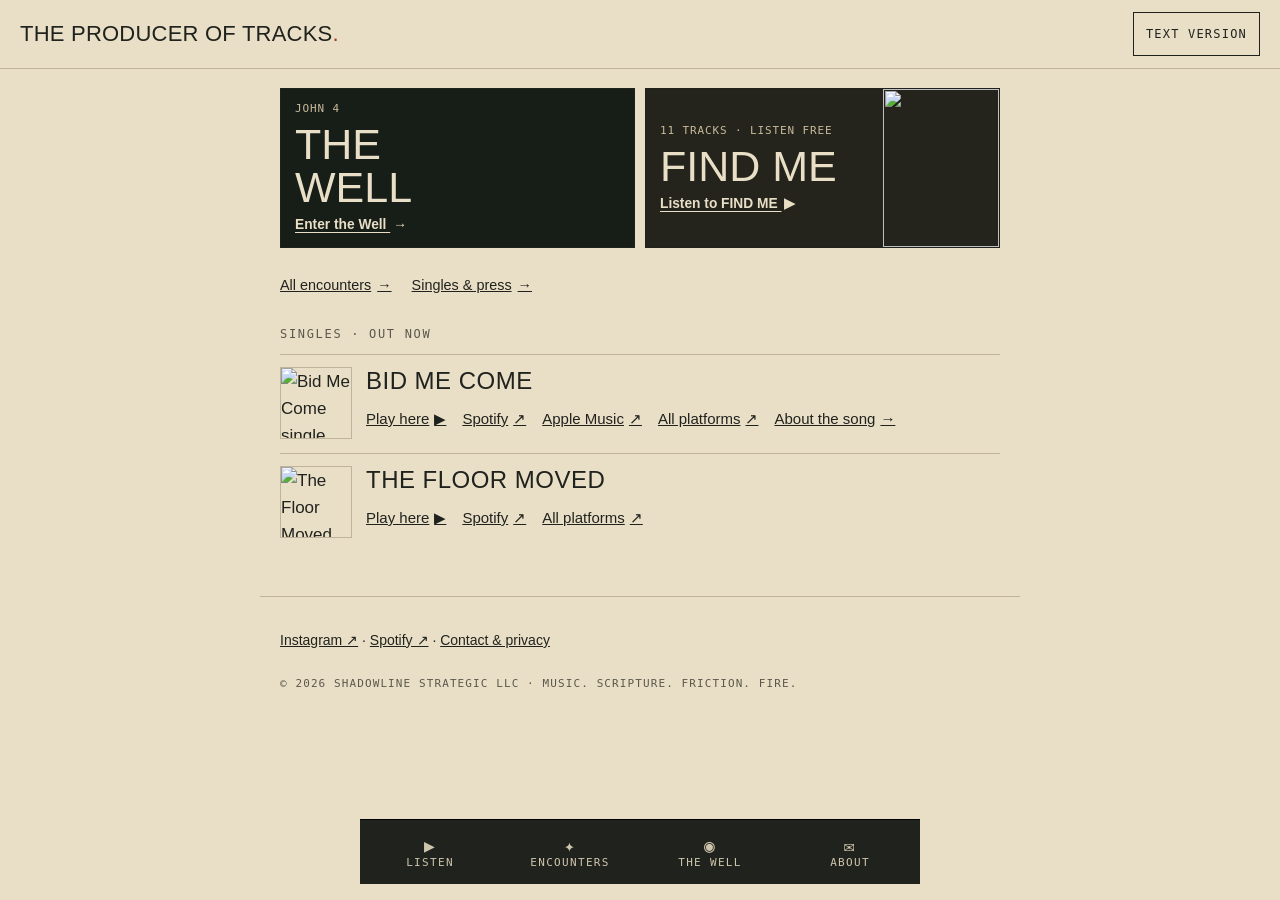
==== index.html @ 370cf2c0 "Add site root files (FIND ME E3b site, 9932f91)" ====
<!doctype html>
<html lang="en">
<head>
<meta charset="utf-8">
<meta http-equiv="Content-Security-Policy" content="default-src 'self'; script-src 'self' 'unsafe-inline'; style-src 'self' 'unsafe-inline'; img-src 'self' data: blob:; media-src 'self' blob:; font-src 'self' data:; connect-src 'self' https://tpot-listens.shadowline-strategic-llc.workers.dev; frame-src 'self' https://www.youtube-nocookie.com; worker-src 'self'; manifest-src 'self'; object-src 'none'; base-uri 'self'; form-action 'self'; upgrade-insecure-requests">
<meta name="referrer" content="strict-origin-when-cross-origin">
<script src="/assets/tpot-measure.js?v=c161634ffb" data-endpoint="https://tpot-listens.shadowline-strategic-llc.workers.dev/e" defer></script>
<meta name="viewport" content="width=device-width, initial-scale=1, viewport-fit=cover">
<meta name="theme-color" content="#20221d">
<title>The Producer of Tracks | FIND ME, music &amp; encounters</title>
<meta name="description" content="Listen to FIND ME by The Producer of Tracks. Raw rock and grunge-soul with hip-hop influence, rooted in Scripture.">
<link rel="canonical" href="https://theproduceroftracks.com/">
<meta property="og:type" content="website">
<meta property="og:site_name" content="The Producer of Tracks">
<meta property="og:url" content="https://theproduceroftracks.com/">
<meta property="og:title" content="The Producer of Tracks | FIND ME, music &amp; encounters">
<meta property="og:description" content="Listen to FIND ME by The Producer of Tracks. Raw rock and grunge-soul with hip-hop influence, rooted in Scripture.">
<meta property="og:image" content="https://theproduceroftracks.com/assets/find-me-cover.jpg">
<meta property="og:image:type" content="image/jpeg">
<meta property="og:image:width" content="1000">
<meta property="og:image:height" content="1000">
<meta property="og:image:alt" content="Find Me album cover: a lone figure walks through a stone passage toward the light">
<meta name="twitter:card" content="summary">
<meta name="twitter:title" content="The Producer of Tracks | FIND ME, music &amp; encounters">
<meta name="twitter:description" content="Listen to FIND ME by The Producer of Tracks. Raw rock and grunge-soul with hip-hop influence, rooted in Scripture.">
<meta name="twitter:image" content="https://theproduceroftracks.com/assets/find-me-cover.jpg">
<script type="application/ld+json">{"@context":"https://schema.org","@type":"WebSite","name":"The Producer of Tracks","url":"https://theproduceroftracks.com/"}</script>
<link rel="manifest" href="manifest.webmanifest">
<link rel="icon" href="icons/favicon-32.png" sizes="32x32" type="image/png">
<link rel="apple-touch-icon" href="icons/apple-touch-icon.png">
<meta name="apple-mobile-web-app-capable" content="yes">
<meta name="mobile-web-app-capable" content="yes">
<meta name="apple-mobile-web-app-title" content="TPoT">
<meta name="apple-mobile-web-app-status-bar-style" content="black-translucent">
<link rel="stylesheet" href="styles.css?v=roof-live">
<script>document.documentElement.classList.add('js')</script>
<script src="/assets/give.js" defer></script>
</head>
<body>
<a class="skip" href="#main">Skip to content</a>

<header class="top">
  <a class="brand" href="#home" data-go="home">THE PRODUCER OF TRACKS<span>.</span></a>
  <button class="textmode" type="button" aria-pressed="false" data-textmode>Text version</button>
</header>

<main id="main">

<!-- ============ HOME ============ -->
<section class="view" id="home" data-view="home" aria-labelledby="home-h">
  <h1 id="home-h" class="visually-hidden">The Producer of Tracks</h1>
  <nav class="home-paths" aria-label="Where to start">
    <a class="home-path home-path-well" href="/well/">
      <span class="home-path-copy">
        <span class="home-path-label">John 4</span>
        <strong>The Well</strong>
        <span class="home-path-action">Enter the Well <span aria-hidden="true">→</span></span>
      </span>
      <span class="home-path-art" aria-hidden="true"></span>
    </a>
    <a class="home-path home-path-album" href="/find-me/">
      <span class="home-path-copy">
        <span class="home-path-label">11 tracks · Listen free</span>
        <strong>FIND ME</strong>
        <span class="home-path-action">Listen to FIND ME <span aria-hidden="true">▶</span></span>
      </span>
      <img class="home-path-art" src="/assets/find-me.jpg" width="720" height="720" alt="">
    </a>
  </nav>

  <div class="continue" data-continue hidden>
    <a href="#rooms"><span class="eyebrow">Pick up where you left off</span><strong data-continue-title></strong><span data-continue-place></span><span class="continue-go" aria-hidden="true">→</span></a>
  </div>

  <nav class="home-secondary" aria-label="More to explore">
    <a href="#rooms">All encounters <span aria-hidden="true">→</span></a>
    <a href="#listen">Singles &amp; press <span aria-hidden="true">→</span></a>
  </nav>

  <section class="singles" aria-labelledby="singles-h">
    <h2 id="singles-h" class="eyebrow">Singles · out now</h2>
    <div class="single">
      <img src="assets/bid-me-come.jpg" width="96" height="96" alt="Bid Me Come single cover: a hand grips a forearm rising out of a storm sea, engraved in cream and black" loading="lazy">
      <div>
        <p class="single-title">BID ME COME</p>
        <p class="single-links"><a href="#listen" data-go="listen">Play here <span aria-hidden="true">▶</span></a><a href="https://open.spotify.com/track/58xMKg0IJb6fF8shOg2Est" rel="noopener">Spotify <span aria-hidden="true">↗</span></a><a href="https://music.apple.com/us/album/bid-me-come-single/6826379425" rel="noopener">Apple Music <span aria-hidden="true">↗</span></a><a href="https://distrokid.com/hyperfollow/theproduceroftracks/bid-me-come" rel="noopener">All platforms <span aria-hidden="true">↗</span></a><a href="/bid-me-come/">About the song <span aria-hidden="true">→</span></a></p>
      </div>
    </div>
    <div class="single">
      <img src="assets/the-floor-moved.jpg" width="96" height="96" alt="The Floor Moved single cover" loading="lazy">
      <div>
        <p class="single-title">THE FLOOR MOVED</p>
        <p class="single-links"><a href="#listen" data-go="listen">Play here <span aria-hidden="true">▶</span></a><a href="https://open.spotify.com/track/5FcwX0U00KvAmC18lY7q8A" rel="noopener">Spotify <span aria-hidden="true">↗</span></a><a href="https://distrokid.com/hyperfollow/theproduceroftracks/the-floor-moved" rel="noopener">All platforms <span aria-hidden="true">↗</span></a></p>
      </div>
    </div>
  </section>

<section class="give" aria-labelledby="give-h-home" data-give hidden><h2 class="give-line" id="give-h-home">Help make what comes next.</h2><p class="give-text">The music is free to hear. If it means something to you and you’d like to support more music and the world around it, you can contribute here.</p><a class="give-btn" data-give-link target="_blank" rel="noopener">Support the music <span aria-hidden="true">↗</span><span class="visually-hidden"> (opens in a new tab)</span></a><p class="give-note">Optional, one-time support. Received by Shadowline Strategic LLC, the company behind The Producer of Tracks.</p></section>
</section>

<!-- ============ ENCOUNTERS (world room) ============ -->
<section class="view rooms" id="rooms" data-view="rooms" aria-labelledby="rooms-h">
  <p class="eyebrow">Encounters</p>
  <h2 id="rooms-h">ENCOUNTERS WITH JESUS<span>.</span></h2>
  <p class="rooms-lede">The songs are a doorway into Scripture, with Jesus at the center. In the Gospels He meets people face to face: on the water, at a well. In Acts the risen Lord works through His apostles, and a prison at midnight hears His name.</p>
  <ol class="way" aria-label="How each encounter moves">
    <li>Read what happened</li><li>Understand it with those who read it before us</li><li>Turn back to Him</li><li>Receive His grace</li><li>Pray</li><li>Bring it to someone</li>
  </ol>
  <div class="room-cards">
    <a class="room-card" data-room-card="storm" href="#storm">
      <span class="room-art storm-a" aria-hidden="true"></span>
      <span class="room-text"><span class="eyebrow">Matthew 14 · Bid Me Come</span><strong>THE STORM</strong><span>Jesus walks to them on the sea and says, Come. When Peter sinks, His hand is already reaching.</span><span class="room-state" data-room-state hidden></span></span>
    </a>
    <a class="room-card" data-room-card="floor" href="#floor">
      <span class="room-art floor-a" aria-hidden="true"></span>
      <span class="room-text"><span class="eyebrow">Acts 16 · The Floor Moved</span><strong>THE FLOOR MOVED</strong><span>In Jesus’ name a girl is delivered. At midnight two beaten men sing, and a jailer hears, “Believe on the Lord Jesus Christ.”</span><span class="room-state" data-room-state hidden></span></span>
    </a>
    <a class="room-card" href="/well/">
      <span class="room-art well-a" aria-hidden="true"></span>
      <span class="room-text"><span class="eyebrow">John 4 · The Well</span><strong>THE WELL</strong><span>Jesus sits tired by a well and asks a woman for a drink. He already knows her, and He offers living water.</span><span class="room-state" data-room-state hidden></span></span>
    </a>
    <a class="room-card" href="/roof/">
      <span class="room-art roof-a" aria-hidden="true"></span>
      <span class="room-text"><span class="eyebrow">2 Samuel 11-12 · The Roof</span><strong>THE ROOF</strong><span>Step onto David’s rooftop and open the sealed letter.</span></span>
    </a>
    <a class="room-card" href="/medicine/">
      <span class="room-art medicine-a" aria-hidden="true"></span>
      <span class="room-text"><span class="eyebrow">John 6 · Ignatius of Antioch · Medicine of Immortality</span><strong>MEDICINE OF IMMORTALITY</strong><span>A locked room, a table and a bishop’s letters written in chains. What keeps your hand closed?</span></span>
    </a>
    <a class="room-card" href="/blood/">
      <span class="room-art blood-a" aria-hidden="true"></span>
      <span class="room-text"><span class="eyebrow">Genesis 4 · Hebrews 12 · The Blood Still Speaks</span><strong>THE BLOOD STILL SPEAKS</strong><span>Two brothers in a field and a question God asks. Who speaks in the story? Genesis records no spoken words from Abel.</span></span>
    </a>
  </div>
  <div class="rooms-foot">
    <div class="together-card">
      <p class="eyebrow">Better with someone</p>
      <p>Faith was never meant to be a solo listen. Bring a friend, your family or your small group through one song and one encounter.</p>
      <button type="button" class="button" data-world-panel="together">Listen with someone</button>
    </div>
    <div class="install-wrap" data-install-wrap>
      <p class="eyebrow">Keep it close</p>
      <p>Put TPoT on your home screen. The encounters and readings open even without a connection.</p>
      <button type="button" class="button" data-install>Add to home screen</button>
      <p class="install-note" data-install-note></p>
    </div>
  </div>
</section>

<section class="view storm" id="storm" data-view="storm" aria-labelledby="storm-title">
  <div class="storm-crossing" data-storm-crossing>
    <nav class="storm-path" aria-label="Storm navigation">
      <a href="/well/#arrival"><span aria-hidden="true">←</span> The Well</a>
      <a href="#storm-witness" data-storm-step>Matthew 14 <span aria-hidden="true">→</span></a>
      <button type="button" data-storm-opening aria-label="Play Bid Me Come excerpt" hidden>Listen</button>
    </nav>
    <audio data-storm-excerpt src="assets/storm-excerpt-e3b.mp3" preload="none"></audio>
    <div class="storm-scene-heading">
      <p class="eyebrow">Matthew 14 · <a href="#storm-audio" data-storm-step>Bid Me Come</a></p>
      <h1 id="storm-title">The Storm.</h1>
    </div>
    <div class="storm-plate">
      <div class="storm-sea" aria-hidden="true"></div>
      <div class="storm-reach" role="img" aria-label="An outstretched hand catches Peter above the waves"></div>
      <div class="storm-surge" aria-hidden="true"></div>
      <a class="storm-touch" href="#storm-hand" data-storm-step data-storm-touch>
        <span>Lord, save me. <span aria-hidden="true">↑</span></span>
      </a>
    </div>
    <div class="storm-cry-copy">
      <p>Peter steps toward Jesus. Then he sees the wind and starts to sink.</p>
      <p class="storm-hint">Tap the water to call out with Peter.</p>
    </div>
    <div class="storm-answer" id="storm-hand">
      <h2>He caught him.</h2>
      <p>Jesus reaches for Peter while the wind is still blowing.</p>
      <nav class="storm-actions" aria-label="After the rescue">
        <a class="button primary" href="#storm-witness" data-storm-step>Read with the early Church <span aria-hidden="true">→</span></a>
        <a class="storm-back" href="#storm" data-storm-back><span aria-hidden="true">←</span> Back to the boat</a>
      </nav>
    </div>
  </div>

  <section class="storm-witness" id="storm-witness" aria-labelledby="storm-witness-title">
    <a class="storm-back" href="#storm-hand" data-storm-back data-storm-reading-back><span aria-hidden="true">←</span> <span data-storm-reading-back-label>Back to the hand</span></a>
    <h2 id="storm-witness-title">Who is this on the water?</h2>
    <p>Stay with Matthew’s account, then hear its echoes in the apostolic writings and the early Church.</p>
    <div class="storm-sources">
      <details name="storm-witness"><summary><span><small>Matthew 14:24-33 · King James Version</small>From fear to worship</span><span aria-hidden="true">+</span></summary><div class="storm-source-copy"><p>But the ship was now in the midst of the sea, tossed with waves: for the wind was contrary. And in the fourth watch of the night Jesus went unto them, walking on the sea. And when the disciples saw him walking on the sea, they were troubled, saying, It is a spirit; and they cried out for fear. But straightway Jesus spake unto them, saying, Be of good cheer; it is I; be not afraid.</p><p>And Peter answered him and said, Lord, if it be thou, bid me come unto thee on the water. And he said, Come. And when Peter was come down out of the ship, he walked on the water, to go to Jesus.</p><p>But when he saw the wind boisterous, he was afraid; and beginning to sink, he cried, saying, Lord, save me.</p><p>And immediately Jesus stretched forth his hand, and caught him, and said unto him, O thou of little faith, wherefore didst thou doubt?</p><p>And when they were come into the ship, the wind ceased. Then they that were in the ship came and worshipped him, saying, Of a truth thou art the Son of God.</p></div></details>
      <details name="storm-witness">
        <summary><span><small>Apostolic witness</small>Peter meets Jesus at the water again</span><span aria-hidden="true">+</span></summary>
        <div class="storm-source-copy">
          <p>In John 21, after the resurrection, Peter hears that it is the Lord on the shore and throws himself into the sea to reach Him. After breakfast Jesus asks Peter whether he loves Him and entrusts him with the care of His sheep. Read it alongside the call in Matthew 14. What does Jesus ask of the man He once lifted out of the waves?</p>
          <p>First Peter asks the churches to put their anxieties in God’s hands because He cares for them. Hear Peter’s cry again with that invitation in mind.</p>
          <a href="https://bible.usccb.org/bible/john/21">John 21:4-17 ↗</a>
          <a href="https://www.newadvent.org/bible/1pe005.htm">1 Peter 5:6-10 ↗</a>
        </div>
      </details>
      <details name="storm-witness">
        <summary><span><small>Origen of Alexandria · Third century</small>Christ reaches while Peter is still speaking</span><span aria-hidden="true">+</span></summary>
        <div class="storm-source-copy">
          <p>Origen asks readers to recognize a Peter among themselves: someone who truly wants to come to Christ and still gets frightened. He draws attention to the timing. Christ stretches out His hand while Peter is still crying out. Read verses 30 and 31 aloud. How much time passes between the cry and the answer?</p>
          <a href="https://www.newadvent.org/fathers/101611.htm">Commentary on Matthew, book 11, §6 ↗</a>
        </div>
      </details>
      <details name="storm-witness">
        <summary><span><small>John Chrysostom · Fourth century</small>Peter wants to be near Jesus</span><span aria-hidden="true">+</span></summary>
        <div class="storm-source-copy">
          <p>Chrysostom pays attention to Peter’s request: he asks to come to Jesus. The wonder of walking on water matters because of whom Peter wants to reach. Chrysostom also observes that Christ catches Peter before quieting the wind. He compares the catch to a mother bird carrying a falling nestling back to its nest.</p>
          <a href="https://www.newadvent.org/fathers/200150.htm">Homily 50 on Matthew, §2 ↗</a>
        </div>
      </details>
      <details name="storm-witness">
        <summary><span><small>Augustine of Hippo · Early fifth century</small>Peter stands for the whole Church</span><span aria-hidden="true">+</span></summary>
        <div class="storm-source-copy">
          <p>Augustine hears the whole Church in Peter’s story, with both its strength and its weakness. The same disciple trusts, falters, and calls for help. Augustine asks the strong to bear with the weak. Who could you stand beside this week while they find their footing?</p>
          <a href="https://www.newadvent.org/fathers/160326.htm">Sermon 26 on the New Testament, §§1, 4, 8 ↗</a>
        </div>
      </details>
    </div>
    <nav class="storm-actions" aria-label="After the reading">
      <a class="button primary" href="#storm-prayer" data-storm-step>Pray Peter’s words <span aria-hidden="true">→</span></a>
      <a class="storm-back" href="#storm-m1" data-storm-step>See the illustrated encounter <span aria-hidden="true">↓</span></a>
    </nav>
  </section>
<div class="storm-dock"><button type="button" data-storm-player>Bid Me Come · Music controls ↑</button><button type="button" data-storm-stop>Stop music</button></div>
<div class="storm-audio" id="storm-audio"><h2>Bid Me Come</h2><div class="player" data-yt="t57ehuztoIM" data-title="Bid Me Come (approved full recording)"><button type="button" class="play">▶ Play Bid Me Come</button><a class="fallback" href="https://www.youtube.com/watch?v=t57ehuztoIM" rel="noopener">Open on YouTube ↗</a></div><p class="note">Press play, then scroll. The song continues through all five movements.</p></div><article class="storm-movement" id="storm-m1" data-room="storm" data-move="1" aria-labelledby="storm-1-h"><div class="storm-art sea" role="img" aria-label="Rough engraved sea from the approved cover"></div><div class="storm-words"><p class="eyebrow">01 / BID ME COME</p><h2 id="storm-1-h">THE STORM</h2><p class="storm-original">The storm around us. The storm inside us.</p><blockquote>…the ship was now in the midst of the sea, tossed with waves: for the wind was contrary.</blockquote><cite>Matthew 14:24 · KJV</cite></div></article><article class="storm-movement" id="storm-m2" data-room="storm" data-move="2" aria-labelledby="storm-2-h"><div class="storm-art sea" role="img" aria-label="Rough engraved sea from the approved cover"></div><div class="storm-words"><p class="eyebrow">02 / BID ME COME</p><h2 id="storm-2-h">RECOGNITION</h2><blockquote>Be of good cheer; it is I; be not afraid.</blockquote><cite>Matthew 14:27 · KJV</cite></div></article><article class="storm-movement" id="storm-m3" data-room="storm" data-move="3" aria-labelledby="storm-3-h"><div class="storm-art sea" role="img" aria-label="Rough engraved sea from the approved cover"></div><div class="storm-words"><p class="eyebrow">03 / BID ME COME</p><h2 id="storm-3-h">COME</h2><blockquote>Lord, if it be thou, bid me come unto thee on the water. And he said, Come.</blockquote><cite>Matthew 14:28-29 · KJV</cite></div></article><article class="storm-movement" id="storm-m4" data-room="storm" data-move="4" aria-labelledby="storm-4-h"><div class="storm-art hand" role="img" aria-label="A hand grips a forearm above rough water"></div><div class="storm-words"><p class="eyebrow">04 / BID ME COME</p><h2 id="storm-4-h">THE CRY AND THE HAND</h2><blockquote>…beginning to sink, he cried, saying, Lord, save me. And immediately Jesus stretched forth his hand, and caught him…</blockquote><cite>Matthew 14:30-31 · KJV</cite><p class="storm-original">You&#x27;ve seen this hand before. Here it is holding you, and the sea is still rough.</p></div></article><article class="storm-movement" id="storm-m5" data-room="storm" data-move="5" aria-labelledby="storm-5-h"><div class="storm-art whole" role="img" aria-label="Complete approved Bid Me Come cover"></div><div class="storm-words"><p class="eyebrow">05 / BID ME COME</p><h2 id="storm-5-h">THE RETURN</h2><blockquote>And when they were come into the ship, the wind ceased. Then they that were in the ship came and worshipped him…</blockquote><cite>Matthew 14:32-33 · KJV</cite><p class="storm-original">What has grown louder than the mercy you&#x27;ve seen?</p><p class="storm-original">Grief and fear may still be in the boat. Bring them to him. Turn back, ask for mercy, and keep coming with others to worship. Day by day, he keeps making us new.</p></div></article><div class="storm-readings"><h2>Stay with the passage</h2><details><summary>Mark tells it differently</summary><p>Mark 6:50–52 (KJV): &quot;…Be of good cheer: it is I; be not afraid. And he went up unto them into the ship; and the wind ceased: and they were sore amazed in themselves beyond measure, and wondered. For they considered not the miracle of the loaves: for their heart was hardened.&quot;</p><p>Mark 6:48 (KJV, part): &quot;And he saw them toiling in rowing; for the wind was contrary unto them…&quot;</p><p>Mark&#x27;s account doesn&#x27;t include Peter walking on the water. It adds something else: these disciples had just seen the loaves multiplied and still didn&#x27;t understand. Seeing a miracle and still struggling to trust is an old story.</p></details><details><summary>Who read it before us</summary><p>TWO VOICES FROM THE EARLY CHURCH</p><p>Two readers among many. One preached in Greek at Antioch, one in Latin in North Africa. They read the same passage in their own ways, and they&#x27;re not presented here as one agreed interpretation.</p><p>John Chrysostom · c. 347–407 · Homilies on the Gospel of Matthew, Homily 50</p><p>Why he wrote: he preached on these verses to his congregation as he worked through Matthew.</p><p>&quot;For neither did he say, Bid me walk on the water, but what? Bid me come unto You.&quot;</p><p>&quot;For he not only believed that He was able Himself to walk on the sea, but that He could lead upon it others also; and he longs to be quickly near Him.&quot;</p><p>&quot;And for this reason, you see, even when He had caught hold of Him, He suffers the wind to blow, showing that no hurt comes thereby, when faith is steadfast. And as when a nestling has come out of the nest before the time, and is on the point of falling, its mother bears it on her wings, and brings it back to the nest; even so did Christ.&quot;</p><p>Paraphrase: Chrysostom is also frank that Peter&#x27;s weakness of faith, not the wind, made him sink. He holds that honestly together with the gentleness of the catch.</p><p>Augustine of Hippo · 354–430 · Sermon 26 on the New Testament (also numbered 76), §§1, 8</p><p>Why he wrote: a sermon on this Gospel reading, preached to his congregation.</p><p>&quot;When he looked for strength from the Lord, he had strength from the Lord; as a man he tottered, but he returned to the Lord.&quot;</p><p>&quot;Your mercy, Lord, helped me. Not my own strength, but Your mercy.&quot;</p><p>Paraphrase: for Augustine, Peter here stands for the whole Church, &quot;the type of the One Church&quot; . Peter isn&#x27;t a lone hero. He stands for all of us together.</p></details><details class="storm-word-study" id="behind-the-words"><summary>Behind the words · Greek, context &amp; prayer</summary>
<p>Matthew comes to us in Koine Greek, the common Greek of its era. These are brief study notes, not a replacement translation. Word meaning comes from usage and the surrounding passage. The reflections below are invitations for today, not additional meanings hidden in the Greek.</p>
<p><strong>The setting.</strong> This crossing follows the feeding of the crowd. Jesus sends the disciples ahead and withdraws to pray. The “fourth watch” places his approach near dawn, roughly 3-6 a.m. The danger is real water and wind before it becomes an image for our lives. <a href="https://classic.net.bible.org/passage.php?passage=mat+14%3A25-31" rel="noopener">NET translation note</a> · <a href="https://bible.usccb.org/bible/matthew/14" rel="noopener">Matthew 14 and historical notes</a></p>
<section aria-labelledby="word-courage"><h3 id="word-courage">01 / “Be of good cheer”</h3>
<p><span lang="grc">θαρσεῖτε</span> <i>tharseite</i>, from <i>tharseō</i> · Matthew 14:27</p>
<p><strong>Language.</strong> An encouragement to take courage. The older English “cheer” need not mean feeling happy. Jesus addresses frightened disciples before the wind has ceased.</p>
<p><strong>Reflect.</strong> Courage can begin by turning toward Christ while fear is still present. This is an application of the scene, not a promise that distress disappears on command.</p>
<p class="word-source"><a href="https://www.billmounce.com/greek-dictionary/tharseo" rel="noopener">Mounce: tharseō, including Matthew 14:27</a></p></section>
<section aria-labelledby="word-presence"><h3 id="word-presence">02 / “It is I”</h3>
<p><span lang="grc">ἐγώ εἰμι</span> <i>egō eimi</i> · Matthew 14:27</p>
<p><strong>Language and interpretation.</strong> Literally “I am,” here identifying Jesus to the disciples. The USCCB notes connect Matthew to Mark 6:50 and a possible echo of God's self-revelation in Exodus and Isaiah. That connection is an interpretation of the biblical setting, not something these two Greek words prove by themselves.</p>
<p><strong>Reflect.</strong> Whom am I listening for in the storm?</p>
<p class="word-source"><a href="https://bible.usccb.org/bible/matthew/14" rel="noopener">Matthew 14:27 note</a> · <a href="https://bible.usccb.org/bible/mark/6" rel="noopener">Mark 6:50 note</a></p></section>
<section aria-labelledby="word-doubt"><h3 id="word-doubt">03 / “Why did you doubt?”</h3>
<p><span lang="grc">ἐδίστασας</span> <i>edistasas</i>, from <i>distazō</i> · Matthew 14:31</p>
<p><strong>Language.</strong> <i>Distazō</i> can mean doubt, waver or hesitate. Its other New Testament occurrence is Matthew 28:17. Here Jesus also calls Peter <span lang="grc">ὀλιγόπιστε</span>, <i>oligopiste</i>: one of little faith. The rebuke is real; so is the immediate rescue. Neither word makes grief itself a measure of unbelief.</p>
<p><strong>Reflect.</strong> Peter's cry still turns toward Jesus. What would it mean to ask for help before I have resolved everything?</p>
<p class="word-source"><a href="https://www.billmounce.com/greek-dictionary/distazo" rel="noopener">Mounce: distazō</a> · <a href="https://www.billmounce.com/greek-dictionary/oligopistos" rel="noopener">Mounce: oligopistos</a></p></section>
<p><strong>Our reflection. What the worship reveals.</strong> Matthew ends with the disciples worshipping Jesus in the boat and saying, &quot;Of a truth thou art the Son of God&quot; (14:33, KJV). In the Old Testament, it is God &quot;which alone spreadeth out the heavens, and treadeth upon the waves of the sea&quot; (Job 9:8, KJV). Matthew doesn&#x27;t quote Job, and linking them is an interpretation. But the disciples&#x27; response is clear: the one who walked to them on the water is the one they worship.</p><div class="storm-prayer"><h3>A moment for prayer</h3><p>Let the music continue, or stop it for quiet. If you wish, make Peter's words your own:</p><blockquote>Lord, save me.</blockquote><p>Matthew 14:30 · KJV</p><p>Stay with the words as long as you need. There is nothing to complete here.</p></div>
<div class="storm-together"><h3>Carry it into life together</h3><p>Listen with someone you trust. Share one line that stayed with you, and make room for their response. Bring the passage to prayer and conversation in your parish or congregation.</p></div>
</details><details><summary>Sources and translations</summary><p>Scripture: King James Version. Short extracts are marked with an ellipsis. Original reflections are separate from Scripture quotations.</p><p><a href="https://www.gutenberg.org/ebooks/10">KJV source</a> · <a href="https://www.newadvent.org/fathers/200150.htm">Chrysostom, Homily 50 on Matthew</a> · <a href="https://www.newadvent.org/fathers/160326.htm">Augustine, Sermon 26 (76)</a></p><p>Patristic quotations use the NPNF translations by George Prevost, revised by M. B. Riddle, and R. G. MacMullen (1888). Two distinct readings, not a claim of universal agreement.</p></details></div><div class="world-end" data-world-end="storm">
  <div id="storm-prayer" class="storm-prayer">
  <a class="storm-back" href="#storm-witness" data-storm-back><span aria-hidden="true">←</span> Back to the reading</a>
  <h2>Pray Peter’s words.</h2>
  <p class="world-pray"> <strong>“Lord, save me.”</strong> <cite>Matthew 14:30 · KJV</cite></p>
  <div class="world-end-actions">
    <a class="button primary" href="#floor">Next encounter: The Floor Moved <span aria-hidden="true">→</span></a>
    <a class="button" href="/roof/?from=storm">Visit The Roof <span aria-hidden="true">→</span></a>
    <button type="button" class="button keep" data-keep="storm" data-track="keep-toggle" aria-pressed="false"><span aria-hidden="true">✦</span> <span class="keep-label">Keep</span></button>
    <button type="button" class="button" data-world-panel="together">Listen with someone</button>
  </div>
  </div>
</div><div class="storm-exit"><a href="#listen">Hear the full recordings →</a><a href="#rooms">All encounters →</a><button type="button" data-storm-share>Share the storm</button><p data-storm-share-status role="status"></p></div></section>
<section class="view floor" id="floor" data-view="floor" aria-labelledby="floor-1-h"><div class="floor-dock"><span>The Floor Moved</span><a href="https://open.spotify.com/track/5FcwX0U00KvAmC18lY7q8A" target="_blank" rel="noopener">Listen on Spotify ↗</a><a href="https://www.youtube.com/watch?v=4XW7_2vHm1s" target="_blank" rel="noopener">Watch on YouTube ↗</a></div><p class="floor-helper">Start the song in another tab, then scroll.</p><nav class="floor-flow" aria-label="Explore The Floor Moved">
  <a class="button primary floor-flow-link" href="#floor-m1">Read the illustrated encounter ↓</a>
  <a class="button floor-flow-link" href="#floor-room">Enter the 3D room →</a>
  <a class="button floor-flow-link" href="#floor-m4">Go to Acts 16 →</a>
  <a class="button floor-flow-link" href="#storm-prayer"><span aria-hidden="true">←</span> The Storm</a>
  <a class="button floor-flow-link" href="#home">Back to FIND ME</a>
</nav>
<article class="floor-movement" id="floor-m1" data-room="floor" data-move="1" aria-labelledby="floor-1-h"><div class="floor-art wall" role="img" aria-label="Dark stone from the approved cover"></div><div class="floor-words"><p class="eyebrow">01 / THE FLOOR MOVED</p><h1 id="floor-1-h">BEFORE MIDNIGHT</h1><p class="floor-original">A girl used for what she could earn. The spirit left her in Jesus&#x27; name, and her owners saw only lost money. Two men beaten without a trial, their feet made fast in the stocks.</p></div></article><article class="floor-movement" id="floor-m2" data-room="floor" data-move="2" aria-labelledby="floor-2-h"><div class="floor-art stones" role="img" aria-label="Cracked prison floor"></div><div class="floor-words"><p class="eyebrow">02 / THE FLOOR MOVED</p><h2 id="floor-2-h">MIDNIGHT</h2><blockquote>And at midnight Paul and Silas prayed, and sang praises unto God: and the prisoners heard them.</blockquote><cite>Acts 16:25 · KJV</cite></div></article><article class="floor-movement" id="floor-m3" data-room="floor" data-move="3" aria-labelledby="floor-3-h"><div class="floor-art chains" role="img" aria-label="Shackles and chain"></div><div class="floor-words"><p class="eyebrow">03 / THE FLOOR MOVED</p><h2 id="floor-3-h">THE FLOOR MOVED</h2><blockquote>…immediately all the doors were opened, and every one&#x27;s bands were loosed.</blockquote><cite>Acts 16:26 · KJV</cite></div></article><article class="floor-movement" id="floor-m4" data-room="floor" data-move="4" aria-labelledby="floor-4-h"><div class="floor-art door" role="img" aria-label="Open prison door and light"></div><div class="floor-words"><p class="eyebrow">04 / THE FLOOR MOVED</p><h2 id="floor-4-h">WE ARE ALL HERE</h2><blockquote>Do thyself no harm: for we are all here.</blockquote><cite>Acts 16:28 · KJV</cite><p class="floor-original">The first thing their freedom did was protect the man who held the keys.</p></div><div class="floor-flow">
  <button type="button" class="button primary floor-flow-link" data-panel="floor-acts">Read Acts 16</button>
  <button type="button" class="button floor-flow-link" data-panel="floor-fathers">Read with Chrysostom</button>
  <a class="button floor-flow-link" href="#home">Return to FIND ME</a>
</div></article><article class="floor-movement" id="floor-m5" data-room="floor" data-move="5" aria-labelledby="floor-5-h"><div class="floor-art whole" role="img" aria-label="Complete approved The Floor Moved cover"></div><div class="floor-words"><p class="eyebrow">05 / THE FLOOR MOVED</p><h2 id="floor-5-h">THE WASHING AND THE TABLE</h2><blockquote>…he took them the same hour of the night, and washed their stripes; and was baptized, he and all his, straightway.</blockquote><cite>Acts 16:33 · KJV</cite><p class="floor-original">When the floor moves under you, who is in the dark beside you?</p><p class="floor-original">The wounds were washed the same night as the baptism. Grace didn&#x27;t pretend nothing had happened: in daylight Paul still named the injustice (16:37). Come to Christ as you are, turn back where you need to, and find a table with others. He keeps making strangers into one household.</p></div></article><div class="floor-depth"><h2>Stay with the passage</h2><div class="floor-panel-links"><button type="button" class="button" data-panel="floor-acts">Read Acts 16:16-40</button><button type="button" class="button" data-panel="floor-mysteries">The mysteries in the passage</button><button type="button" class="button" data-panel="floor-words">Behind the words</button><button type="button" class="button" data-panel="floor-fathers">Who read it before us</button><button type="button" class="button" data-panel="floor-prayer">Pray and reach out</button><button type="button" class="button" data-panel="floor-examples">Two examples for today</button><button type="button" class="button" data-panel="floor-sources">Sources</button></div></div><div class="world-end" data-world-end="floor">
  <p class="eyebrow">Before you go</p>
  <p class="world-pray">The jailer asked, “what must I do to be saved?” and was told, <strong>“Believe on the Lord Jesus Christ.”</strong> <cite>Acts 16:30–31 · KJV</cite></p><p><button type="button" class="linkish" data-panel="floor-prayer">Pray and reach out →</button></p>
  <div class="world-end-actions">
    <a class="button primary" href="/well/#arrival">Next encounter: The Well <span aria-hidden="true">→</span></a>
    <button type="button" class="button keep" data-keep="floor" data-track="keep-toggle" aria-pressed="false"><span aria-hidden="true">✦</span> <span class="keep-label">Keep</span></button>
    <button type="button" class="button" data-world-panel="together">Listen with someone</button>
  </div>
</div><div class="floor-exit"><a href="https://open.spotify.com/track/5FcwX0U00KvAmC18lY7q8A" target="_blank" rel="noopener">Listen on Spotify ↗</a><a href="https://www.youtube.com/watch?v=4XW7_2vHm1s" target="_blank" rel="noopener">Watch on YouTube ↗</a><a href="https://distrokid.com/hyperfollow/theproduceroftracks/the-floor-moved" rel="noopener">All platforms ↗</a><a href="#well">The Well →</a><a href="#storm">The Storm →</a><button type="button" data-floor-share>Share</button><p role="status" data-floor-share-status></p></div></section>
<section class="view" id="floor-room" data-view="floor-room" aria-labelledby="floor-room-h">
  <h2 id="floor-room-h">The Floor Moved</h2>
  <p>Interactive 3D room. The scene includes motion and plays without sound.</p>
  <nav class="floor-flow" aria-label="Room navigation">
    <a class="button floor-flow-link" href="#floor">Back to the encounter</a>
    <a class="button primary floor-flow-link" href="#floor-m4">Continue to Acts 16 →</a>
  </nav>
  <p class="floor-touch-hint">Swipe sideways to look. Use the room button to move forward. Swipe beside the scene to scroll the page.</p>
  <div data-floor-frame></div>
</section>

<!-- ============ LISTEN ============ -->
<section class="view" id="listen" data-view="listen" aria-labelledby="listen-h">
  <p class="eyebrow">01 / The listening station</p>
  <h2 id="listen-h">TURN IT UP<span>.</span> STAY A WHILE<span>.</span></h2>
  <article class="release" aria-labelledby="fm-h">
    <img src="/assets/find-me-cover.jpg" width="1000" height="1000" alt="FIND ME cover art showing a lone figure walking through a stone passage toward the light" loading="lazy">
    <div>
      <p class="eyebrow">The album</p>
      <h3 id="fm-h">FIND ME</h3>
      <p><a class="button primary" href="/find-me/">Listen to FIND ME <span aria-hidden="true">▶</span></a></p>
    </div>
  </article>

  <article class="release" aria-labelledby="bmc-h">
    <img src="assets/bid-me-come.jpg" width="720" height="720" alt="Bid Me Come cover" loading="lazy">
    <div>
      <p class="eyebrow">Out now · single</p>
      <h3 id="bmc-h">BID ME COME</h3>
      <div class="player" data-yt="t57ehuztoIM" data-title="Bid Me Come (full audio)">
        <button type="button" class="play">▶ Play here</button>
        <a class="fallback" href="https://www.youtube.com/watch?v=t57ehuztoIM" rel="noopener">Open on YouTube ↗</a>
      </div>
<a class="press-feature" href="https://bluestownmusic.nl/new-single-producer-of-tracks-bid-me-come/" rel="noopener">
  <span class="press-copy"><span class="press-kicker">Press · New single</span><strong>Featured in Bluestown Music</strong><span class="press-detail">Read the Bid Me Come feature</span></span>
  <span class="press-arrow" aria-hidden="true">↗</span>
</a>
      <p class="note" data-radio-until="2026-11-11T22:00:00Z" hidden>
        <a class="offer-link" href="https://www.arrow.nl/programming/bluestown" rel="noopener">Scheduled for Bluestown Radio on Arrow Classic Rock · Wednesday, November 11 · 3–5 p.m. ET / 9–11 p.m. Netherlands time</a>
      </p>
<a class="storm-entry" href="#storm"><span class="eyebrow">THE STORM</span><span>I have seen enough to trust You. Why am I still afraid?</span><strong>Step into the storm →</strong></a>      <ul class="links">
        <li><a href="https://open.spotify.com/track/58xMKg0IJb6fF8shOg2Est" rel="noopener">Spotify ↗</a></li>
        <li><a href="https://music.apple.com/us/album/bid-me-come-single/6826379425" rel="noopener">Apple Music ↗</a></li>
        <li><a href="https://distrokid.com/hyperfollow/theproduceroftracks/bid-me-come" rel="noopener">All platforms ↗</a></li>
      </ul>
    </div>
  </article>

  <article class="release" aria-labelledby="floor-h">
    <img src="assets/the-floor-moved.jpg" width="720" height="720" alt="The Floor Moved cover" loading="lazy">
    <div>
      <p class="eyebrow">Out now · single</p>
      <h3 id="floor-h">THE FLOOR MOVED</h3>
      <!-- embedding is disabled on this YouTube video (oEmbed 401), so link out instead of a non-working player -->
      <p class="player"><a class="button" href="https://www.youtube.com/watch?v=4XW7_2vHm1s" rel="noopener">▶ Watch on YouTube ↗</a></p>
      <ul class="links">
        <li><a href="https://open.spotify.com/track/5FcwX0U00KvAmC18lY7q8A" rel="noopener">Spotify ↗</a></li>
        <li><a href="https://distrokid.com/hyperfollow/theproduceroftracks/the-floor-moved" rel="noopener">All platforms ↗</a></li>
      </ul><a class="storm-entry" href="#floor"><span class="eyebrow">THE FLOOR MOVED</span><span>At midnight they sang.</span><strong>Step into the prison →</strong></a>
    </div>
  </article>

  <a class="next-link" href="#well" data-go="well">Step into the well <span aria-hidden="true">→</span></a>
</section>

<section class="view" id="find-me" data-view="find-me" aria-labelledby="find-me-title">
  <h2 id="find-me-title">FIND ME</h2>
  <p>Hear all 11 tracks in album order.</p>
  <p><a class="button primary" href="/find-me/">Listen to FIND ME <span aria-hidden="true">▶</span></a></p>
</section>

<!-- ============ THE WELL ============ -->
<section class="view well" id="well" data-view="well" aria-labelledby="well-h">
  <h2 id="well-h" class="visually-hidden">The well</h2>
  <nav class="steps" aria-label="Steps through the well">
    <ol>
      <li><a href="#well-1" data-step="1">Question</a></li>
      <li><a href="#well-2" data-step="2">Scripture</a></li>
      <li><a href="#well-3" data-step="3">Who read it</a></li>
      <li><a href="#well-4" data-step="4">Reflect</a></li>
      <li><a href="#well-5" data-step="5">Return</a></li>
    </ol>
  </nav>

  <!-- 1 -->
  <article class="step" id="well-1" data-stepview="1" aria-labelledby="s1-h">
    <div class="scene" aria-hidden="true"><img src="assets/doorway.jpg" width="540" height="976" alt=""></div>
    <div class="step-body">
      <p class="eyebrow">1 / The question</p>
      <h3 id="s1-h" class="question">What do you keep returning to that never satisfies you<span>?</span></h3>
      <p>You don't have to say it out loud. If it helps, choose the nearest one. <strong>Your answer stays on this page. It isn’t saved or sent.</strong></p>
      <div class="choices" role="group" aria-label="Choose the nearest answer (optional, not saved)">
        <button type="button" data-choice="a glowing screen" data-track="well-choice">A glowing screen</button>
        <button type="button" data-choice="someone's approval" data-track="well-choice">Someone's approval</button>
        <button type="button" data-choice="something I drink or take" data-track="well-choice">Something I drink or take</button>
        <button type="button" data-choice="being right" data-track="well-choice">Being right</button>
        <button type="button" data-choice="staying busy" data-track="well-choice">Staying busy</button>
        <button type="button" data-choice="something I won't name" data-track="well-choice">Something I won't name</button>
      </div>
      <p class="echo" aria-live="polite" data-measure-private></p>
      <a class="button primary" href="#well-2" data-step="2">Go to the well <span aria-hidden="true">→</span></a>
    </div>
  </article>

  <!-- 2 -->
  <article class="step" id="well-2" data-stepview="2" aria-labelledby="s2-h">
    <div class="step-body">
      <p class="eyebrow">2 / Scripture in context</p>
      <h3 id="s2-h">A WOMAN COMES TO DRAW WATER<span>.</span></h3>
      <p class="label ctx">Context · our summary</p>
      <p>John 4. Jesus is travelling through Samaria, tired from the road, and sits down at Jacob's well around midday. A Samaritan woman comes to draw water. Jews and Samaritans kept apart, so his request surprises her.</p>
      <blockquote class="scripture">
        <p class="label scr">Scripture · John 4:7, 4:9–10, 4:13–15 (KJV)</p>
        <p><sup>7</sup> There cometh a woman of Samaria to draw water: Jesus saith unto her, Give me to drink.</p>
        <p><sup>9</sup> Then saith the woman of Samaria unto him, How is it that thou, being a Jew, askest drink of me, which am a woman of Samaria? for the Jews have no dealings with the Samaritans.</p>
        <p><sup>10</sup> Jesus answered and said unto her, If thou knewest the gift of God, and who it is that saith to thee, Give me to drink; thou wouldest have asked of him, and he would have given thee living water.</p>
        <p class="key"><sup>13</sup> Jesus answered and said unto her, Whosoever drinketh of this water shall thirst again:</p>
        <p class="key"><sup>14</sup> But whosoever drinketh of the water that I shall give him shall never thirst; but the water that I shall give him shall be in him a well of water springing up into everlasting life.</p>
        <p><sup>15</sup> The woman saith unto him, Sir, give me this water, that I thirst not, neither come hither to draw.</p>
      </blockquote>
      <p class="label ctx">What happens next · our summary</p>
      <p>He names her life plainly: five husbands, and the man she lives with now is not her husband (4:16–18). He doesn't send her away. She asks him a question about worship, and he tells her who he is (4:19–26). Then she leaves her waterpot and runs back to the town: “Come, see a man, which told me all things that ever I did” (4:28–29).</p>
      <button type="button" class="link-button" data-panel="john4">Read John 4:4–30 in full</button>
      <a class="button primary" href="#well-3" data-step="3">Who read it before us <span aria-hidden="true">→</span></a>
    </div>
  </article>

  <!-- 3 -->
  <article class="step" id="well-3" data-stepview="3" aria-labelledby="s3-h">
    <div class="step-body">
      <p class="eyebrow">3 / Who read it before us</p>
      <h3 id="s3-h">TWO VOICES FROM THE EARLY CHURCH<span>.</span></h3>
      <p>Two voices among many, one from the Greek-speaking East and one from the Latin West. They aren't offered as one agreed reading.</p>

      <div class="voice">
        <p class="voice-name">John Chrysostom</p>
        <p class="voice-meta">c. 347–407 · priest at Antioch, later Archbishop of Constantinople · <em>Homilies on the Gospel of John</em>, Homily 32</p>
        <p class="label ctx">When and why · our summary</p>
        <p>Preaching through John's Gospel to his congregation in the late fourth century, he stops at these verses to explain what the “water” is.</p>
        <blockquote class="quote">
          <p class="label qt">Direct quote · translation by Charles Marriott</p>
          <p>“So also conversing with the woman, He calls the Spirit water; for, Whosoever shall drink of the water which I shall give him, shall never thirst.”</p>
          <p>“For as one that has a well within him could never be seized by thirst, so neither can he that has this Water.”</p>
        </blockquote>
        <p class="label ctx">Paraphrase</p>
        <p>He also notes that Jesus doesn't call the well's water worthless. He shows something greater than it.</p>
      </div>

      <div class="voice">
        <p class="voice-name">Augustine of Hippo</p>
        <p class="voice-meta">354–430 · bishop in North Africa · <em>Confessions</em>, Book I, chapter 1</p>
        <p class="label ctx">When and why · our summary</p>
        <p>Written around 397–400 as a long prayer telling the story of his own restless search. These lines are <strong>not</strong> a comment on John 4. We place them here because they name the same thirst.</p>
        <blockquote class="quote">
          <p class="label qt">Direct quote · translation by J. G. Pilkington</p>
          <p>“You have made us for Yourself, and our hearts are restless until they rest in You.”</p>
        </blockquote>
      </div>
      <button type="button" class="link-button" data-panel="deeper">Go deeper: what Chrysostom means by “water”</button>
      <button type="button" class="link-button" data-panel="sources">Sources and translations</button>
      <a class="button primary" href="#well-4" data-step="4">Sit with it <span aria-hidden="true">→</span></a>
    </div>
  </article>

  <!-- 4 -->
  <article class="step" id="well-4" data-stepview="4" aria-labelledby="s4-h">
    <div class="step-body">
      <p class="eyebrow">4 / Room to reflect</p>
      <h3 id="s4-h">HE ASKED HER FOR A DRINK FIRST<span>.</span></h3>
      <p class="label int">Our reflection · not Scripture, not a quote</p>
      <p class="reflect-echo" aria-live="polite" data-measure-private></p>
      <ul class="prompts">
        <li><strong>Fully known.</strong> He named her life plainly (4:16–18) and did not send her away. Being known like that is where healing begins, not where it ends.</li>
        <li><strong>Laying it down.</strong> John tells us one concrete thing: she left her waterpot (4:28). John doesn't tell us what she felt. We read it as a picture of setting down what we carry back and forth, and of no longer hiding.</li>
        <li><strong>Made new, over time.</strong> In Christ there is forgiveness and a real way to live cleaner and purer. It's a road, not a switch. The old thirst may still pull. You keep coming back to him, and he keeps giving.</li>
        <li><strong>Telling it.</strong> The woman who came to draw water went back into the town saying, “Come, see a man, which told me all things that ever I did” (4:29). John doesn’t describe her shame. Our reading is that what she might have kept hidden became the very thing she told, and her story became a witness.</li>
        <li>What would you set down today? You can name it to him here, quietly.</li>
      </ul>
      <div class="pause">
        <button type="button" class="button" data-pause>Be still for one minute</button>
        <p class="pause-status" aria-live="polite"></p>
      </div>
<div class="well-prayer"><p><strong>A moment for prayer.</strong> If you wish, make her request your own: <em>&quot;Sir, give me this water, that I thirst not&quot;</em> (John 4:15, KJV). There&#x27;s nothing to complete here.</p><p><strong>Carry it into life together.</strong> She went back into the town and told people. Tell one person you trust what you heard here, or bring it to prayer in your parish or congregation.</p></div>      <a class="button primary" href="#well-5" data-step="5">Continue <span aria-hidden="true">→</span></a>
    </div>
  </article>

  <!-- 5 -->
  <article class="step" id="well-5" data-stepview="5" aria-labelledby="s5-h">
    <div class="step-body">
      <p class="eyebrow">5 / Return</p>
      <h3 id="s5-h">COME AND SEE<span>.</span></h3>
      <p>The well is still here whenever you want to come back. So is the music.</p>
      <div class="actions">
        <a class="button primary" href="#listen" data-go="listen">Back to the music <span aria-hidden="true">▶</span></a>
        <a class="button" href="#well-1" data-step="1" data-restart>Walk it again</a>
        <button type="button" class="button" data-share>Share the well</button>
      </div>
      <p class="share-status" aria-live="polite"></p>
      <div class="world-end" data-world-end="well">
  <p class="eyebrow">Before you go</p>
  <p class="world-pray">She left her waterpot and went to tell the town: <strong>“Come, see a man.”</strong> <cite>John 4:28–29 · KJV</cite></p>
  <div class="world-end-actions">
    <a class="button primary" href="#storm">Next encounter: The Storm <span aria-hidden="true">→</span></a>
    <button type="button" class="button keep" data-keep="well" data-track="keep-toggle" aria-pressed="false"><span aria-hidden="true">✦</span> <span class="keep-label">Keep</span></button>
    <button type="button" class="button" data-world-panel="together">Listen with someone</button>
  </div>
</div>
    </div>
  </article>
</section>

<!-- ============ ABOUT / CONTACT & PRIVACY ============ -->
<section class="view" id="about" data-view="about" aria-labelledby="about-h">
  <p class="eyebrow">About</p>
  <h2 id="about-h">CONTACT &amp; PRIVACY<span>.</span></h2>
  <p>The Producer of Tracks makes raw, Scripture-rooted music about shame, grace and the way back. Based in the United States.</p>
  <h3 class="small-h">Contact</h3>
  <p><a href="mailto:theproduceroftracks@gmail.com">theproduceroftracks@gmail.com</a></p>
  <h3 class="small-h">Privacy</h3>
  <ul class="plain privacy-list">
    <li>No accounts, sign-ups, advertising, or outside analytics or tracking companies on this site.</li>
    <li><strong>What we measure.</strong> To learn which songs and pages help people, six pages (Home, the FIND ME album page, The Well, The Roof, the Bid Me Come page and the Floor Moved 3D room) run our own measurement script. It sends records to a database in our own Cloudflare account. It records the page and the time; how long the page was on screen and how far down it was scrolled; which sections came into view; the buttons and links used, including the address of any other site a link leads to; plays, pauses, skips and how much was heard of the album and other music played on this site, and when a video’s play button is pressed; the campaign tag in the link that brought you here and the name of the website you came from; your language and screen-size category (phone, tablet or wide); page speed, errors and blocked-content reports; and that text was copied and how long it was (never the text, and no length when the copied part includes an answer you chose). With each record, Cloudflare tells us your approximate location (country, region, city and time zone) and your network operator, and we keep your device type and your browser and operating-system family, not your full browser details.</li>
    <li><strong>Listen and passage counters.</strong> The album page also counts which tracks were listened to and finished, and Home counts when the Floor Moved 3D room or the full Acts 16 or John 4 passage is opened. These use a new random number for each visit.</li>
    <li><strong>Visit IDs and notes in this browser.</strong> Each browser tab gets a random visit ID, kept with the campaign tag and referring site in that tab’s storage until the tab closes. That ID links what happens in the tab for as long as it stays open, which can be more than a day if your browser keeps or restores the tab. This browser also keeps one yes/no “been here before” note. If your browser sends Global Privacy Control or Do Not Track, that note isn’t read or kept, but the rest of the measurement above still runs. Our own test devices keep a “test” note so their visits can be set apart.</li>
    <li><strong>What we don’t record.</strong> Our measurement database doesn’t record anything you type, the text you copy, your name or email address, or your IP address. The random identifiers described above identify visits, not named accounts. In the encounters we record that a choice button or the Keep button was used, not which answer you chose or whether you kept something. Before this notice was updated, the measurement on Home and the FIND ME page also recorded the wording of the answer tapped for the Well question and the Roof verdict. That has stopped. We haven’t yet decided what to do with those earlier records.</li>
    <li><strong>How long and who.</strong> The measurement records have no automatic expiry at present; they’re kept until we delete them. The database is in Shadowline Strategic LLC’s Cloudflare account and is used only by people and tools working for The Producer of Tracks.</li>
    <li><strong>Hosting, IP addresses and cookies.</strong> Our measurement database doesn’t store IP addresses or set cookies. Cloudflare, which serves this site and our measurement, receives your IP address with every request, as any web host does, and may keep it in its own technical logs under its own policy. It also adds a security check to pages and sets a short-lived cookie (“__cf_bm”, about 30 minutes) to tell people from automated traffic.</li>
    <li>Your place stays with you. This phone or computer remembers where you left off in the encounters, which encounters you kept and where you stopped in the album, so you can come back. The album page also remembers its lighting setting in the current browser tab. These saved settings stay on this device and are never sent to us; your listening activity is measured separately, as described above. <button type="button" class="linkish" data-world-reset>Forget my place</button> clears your place in the encounters and your Kept list. <span role="status" data-world-reset-status></span></li>
    <li class="no-store-note" data-no-store-note hidden>This browser isn’t letting the site remember anything, so your place won’t be saved. Everything else works.</li>
    <li><strong>Earlier purchases.</strong> Until November 2026, this site linked to a store on Fourthwall. Those orders were handled by Fourthwall under its own privacy policy, and Fourthwall shares order details with us as the seller. Removing the store from this site doesn’t change those orders. Earlier measurement records include taps on the old buy and Store links, and two of those links told Fourthwall that the visit came from this site.</li>
    <li>If you add TPoT to your home screen, a copy of the pages and artwork is kept on your device so they open offline. The site’s offline cache excludes album audio and other sites.</li>
    <li>The song and video players load from YouTube (in its privacy-enhanced mode) only when you press play. The Floor Moved 3D room loads its 3D software from jsDelivr when you open it. Links to Spotify, Apple Music, YouTube, DistroKid and other sites take you to services with their own privacy policies.</li>
    <li>Emailing us shares your address and message with us. It doesn’t sign you up for anything.</li>
  </ul>
  <h3 class="small-h">What's next</h3>
  <p><a href="/find-me/">Listen to FIND ME</a> free.</p>
  <div class="install-wrap" data-install-wrap><h3 class="small-h">On your phone</h3><button type="button" class="button" data-install>Add TPoT to your home screen</button><p class="install-note" data-install-note></p></div>
<section class="give" aria-labelledby="give-h-about" data-give hidden><h2 class="give-line" id="give-h-about">Help make what comes next.</h2><p class="give-text">The music is free to hear. If it means something to you and you’d like to support more music and the world around it, you can contribute here.</p><a class="give-btn" data-give-link target="_blank" rel="noopener">Support the music <span aria-hidden="true">↗</span><span class="visually-hidden"> (opens in a new tab)</span></a><p class="give-note">Optional, one-time support. Received by Shadowline Strategic LLC, the company behind The Producer of Tracks.</p></section>
</section>

</main>

<div class="audio-note" role="status" aria-live="polite" hidden>
  <span data-audio-msg>The music stopped when you left Listen.</span>
  <a href="#listen" data-audio-back>Back to Listen ▶</a>
  <button type="button" class="audio-dismiss" aria-label="Dismiss">✕</button>
</div>
<nav class="tabbar" aria-label="Main">
  <a href="#listen" data-go="listen" data-tab="listen"><span aria-hidden="true">▶</span>Listen</a>
  <a href="#rooms" data-tab="rooms"><span aria-hidden="true">✦</span>Encounters</a>
  <a href="/well/"><span aria-hidden="true">◉</span>The Well</a>
  <a href="#about" data-go="about" data-tab="about"><span aria-hidden="true">✉</span>About</a>
</nav>

<div class="status-strip" data-status-strip hidden role="status"><span data-status-text></span><button type="button" class="strip-close" data-status-close aria-label="Dismiss">✕</button></div>
<p class="visually-hidden" data-world-live aria-live="polite"></p>

<dialog class="panel world-panel" id="panel-together" aria-labelledby="p-tog-h">
  <div class="panel-head"><h2 id="p-tog-h">Listen with someone</h2><button type="button" class="close" aria-label="Close">✕</button></div>
  <div class="panel-body">
    <p>Sit together, on the couch, at the table, or on a call. About twenty minutes is enough.</p>
    <ol class="together-steps">
      <li><strong>Pick one encounter.</strong> The Storm, The Floor Moved or The Well.</li>
      <li><strong>Play the song once.</strong> Just listen. No need to talk yet.</li>
      <li><strong>Read the Scripture aloud.</strong> One of you reads; the other follows on a phone.</li>
      <li><strong>Ask one question,</strong> the one at the end of the encounter. Listen more than you answer.</li>
      <li><strong>Pray together briefly,</strong> in your own words or the words of the passage.</li>
      <li><strong>Keep going.</strong> Bring what you heard to your church or to someone you trust.</li>
    </ol>
    <p>Send someone the encounter you want to share:</p>
    <div class="together-share">
      <button type="button" class="button" data-share-room="storm">Share The Storm</button>
      <button type="button" class="button" data-share-room="floor">Share The Floor Moved</button>
      <button type="button" class="button" data-share-room="well">Share The Well</button>
      <p role="status" data-share-room-status></p>
    </div>
    <p class="small">Nothing here records what anyone says.</p>
  </div>
</dialog>

<dialog class="panel world-panel" id="panel-install" aria-labelledby="p-inst-h">
  <div class="panel-head"><h2 id="p-inst-h">Add TPoT to your home screen</h2><button type="button" class="close" aria-label="Close">✕</button></div>
  <div class="panel-body">
    <div data-install-ios hidden>
      <p><strong>iPhone or iPad (Safari):</strong></p>
      <ol><li>Tap the Share button.</li><li>Choose <strong>Add to Home Screen</strong>.</li><li>Tap <strong>Add</strong>.</li></ol>
    </div>
    <div data-install-other>
      <p><strong>Android (Chrome):</strong> open the ⋮ menu and choose <strong>Install app</strong> or <strong>Add to Home screen</strong>.</p>
      <p><strong>Computer (Chrome or Edge):</strong> use the install icon at the right of the address bar, or the browser menu.</p>
    </div>
    <p>Once it’s there, the encounters and readings open even offline. The music still needs a connection.</p>
  </div>
</dialog>

<footer class="foot">
  <p><a href="https://www.instagram.com/theproduceroftracks/" rel="noopener">Instagram ↗</a> · <a href="https://open.spotify.com/artist/1ugF10HJT8Hcqgys5B0rYj" rel="noopener">Spotify ↗</a> · <a href="#about" data-go="about">Contact &amp; privacy</a></p>
  <p class="legal">© 2026 Shadowline Strategic LLC · Music. Scripture. Friction. Fire.</p>
</footer>

<!-- ============ READING PANELS ============ -->
<dialog class="panel" id="panel-john4" aria-labelledby="p-john4-h">
  <div class="panel-head"><h2 id="p-john4-h">John 4:4–30</h2><button type="button" class="close" aria-label="Close">✕</button></div>
  <div class="panel-body">
    <p class="label scr">Scripture · King James Version (public domain)</p>
    <p><sup>4</sup> And he must needs go through Samaria. <sup>5</sup> Then cometh he to a city of Samaria, which is called Sychar, near to the parcel of ground that Jacob gave to his son Joseph. <sup>6</sup> Now Jacob’s well was there. Jesus therefore, being wearied with his journey, sat thus on the well: and it was about the sixth hour.</p>
    <p><sup>7</sup> There cometh a woman of Samaria to draw water: Jesus saith unto her, Give me to drink. <sup>8</sup> (For his disciples were gone away unto the city to buy meat.) <sup>9</sup> Then saith the woman of Samaria unto him, How is it that thou, being a Jew, askest drink of me, which am a woman of Samaria? for the Jews have no dealings with the Samaritans.</p>
    <p><sup>10</sup> Jesus answered and said unto her, If thou knewest the gift of God, and who it is that saith to thee, Give me to drink; thou wouldest have asked of him, and he would have given thee living water. <sup>11</sup> The woman saith unto him, Sir, thou hast nothing to draw with, and the well is deep: from whence then hast thou that living water? <sup>12</sup> Art thou greater than our father Jacob, which gave us the well, and drank thereof himself, and his children, and his cattle?</p>
    <p><sup>13</sup> Jesus answered and said unto her, Whosoever drinketh of this water shall thirst again: <sup>14</sup> But whosoever drinketh of the water that I shall give him shall never thirst; but the water that I shall give him shall be in him a well of water springing up into everlasting life. <sup>15</sup> The woman saith unto him, Sir, give me this water, that I thirst not, neither come hither to draw.</p>
    <p><sup>16</sup> Jesus saith unto her, Go, call thy husband, and come hither. <sup>17</sup> The woman answered and said, I have no husband. Jesus said unto her, Thou hast well said, I have no husband: <sup>18</sup> For thou hast had five husbands; and he whom thou now hast is not thy husband: in that saidst thou truly.</p>
    <p><sup>19</sup> The woman saith unto him, Sir, I perceive that thou art a prophet. <sup>20</sup> Our fathers worshipped in this mountain; and ye say, that in Jerusalem is the place where men ought to worship. <sup>21</sup> Jesus saith unto her, Woman, believe me, the hour cometh, when ye shall neither in this mountain, nor yet at Jerusalem, worship the Father. <sup>22</sup> Ye worship ye know not what: we know what we worship: for salvation is of the Jews. <sup>23</sup> But the hour cometh, and now is, when the true worshippers shall worship the Father in spirit and in truth: for the Father seeketh such to worship him. <sup>24</sup> God is a Spirit: and they that worship him must worship him in spirit and in truth.</p>
    <p><sup>25</sup> The woman saith unto him, I know that Messias cometh, which is called Christ: when he is come, he will tell us all things. <sup>26</sup> Jesus saith unto her, I that speak unto thee am he.</p>
    <p><sup>27</sup> And upon this came his disciples, and marvelled that he talked with the woman: yet no man said, What seekest thou? or, Why talkest thou with her? <sup>28</sup> The woman then left her waterpot, and went her way into the city, and saith to the men, <sup>29</sup> Come, see a man, which told me all things that ever I did: is not this the Christ? <sup>30</sup> Then they went out of the city, and came unto him.</p>
    <p class="cite">Text: King James Version, Project Gutenberg eBook #10, <a href="https://www.gutenberg.org/ebooks/10" rel="noopener">gutenberg.org/ebooks/10</a>.</p>
  </div>
</dialog>

<dialog class="panel" id="panel-deeper" aria-labelledby="p-deep-h">
  <div class="panel-head"><h2 id="p-deep-h">Go deeper</h2><button type="button" class="close" aria-label="Close">✕</button></div>
  <div class="panel-body">
    <p class="label ctx">Our summary</p>
    <p>For Chrysostom, the “living water” isn't mainly about relief from a bad habit. It's the Holy Spirit: God's own grace, given by Christ. Water is a picture of what that grace does.</p>
    <p class="label qt">Direct quote · Homily 32, §1, tr. Charles Marriott</p>
    <blockquote class="quote-light"><p>“Scripture calls the grace of the Spirit sometimes Fire, sometimes Water, showing that these names are not descriptive of its essence, but of its operation.”</p>
    <p>“…but by that of water, to declare the cleansing wrought by it, and the great refreshment which it affords to those minds which receive it.”</p></blockquote>
    <p class="label ctx">Our summary</p>
    <p>So the water stands for two things together: being made clean, and being refreshed. He also notices <em>how</em> Jesus speaks. He doesn't overwhelm her. He leads her step by step, “how gently He leads on the woman,” and compares Jacob's well with his own gift to show who the Giver is.</p>
<h3>Worship and the one who speaks</h3><p><strong>KJV</strong> &quot;But the hour cometh, and now is, when the true worshippers shall worship the Father in spirit and in truth: for the Father seeketh such to worship him. God is a Spirit: and they that worship him must worship him in spirit and in truth.&quot; (John 4:23–24)</p><p><strong>KJV</strong> &quot;Jesus saith unto her, I that speak unto thee am he.&quot; (John 4:26). In Greek, <strong>Ἐγώ εἰμι</strong>, <em>egō eimi</em>, &quot;I am,&quot; spoken to her face. (Greek text SBLGNT)</p><p><strong>Our reflection. What this reveals.</strong> Her question was about a place: this mountain or Jerusalem. Jesus answers with a person and a gift: the Father is seeking worshippers, and the Messiah she was waiting for is the one asking her for a drink. Some readers also hear in &quot;I am&quot; an echo of how God names himself in the Old Testament. That&#x27;s an interpretation, and the words alone don&#x27;t prove it. The living water and true worship belong together: the Spirit given by Christ draws people to the Father.</p><p><a href="https://github.com/morphgnt/sblgnt/blob/master/64-Jn-morphgnt.txt">Greek text: SBLGNT, John 4:26</a></p>    <p class="label ctx">About Augustine</p>
    <p>Augustine's line about the restless heart comes from his <em>Confessions</em>, not from a commentary on John 4. We place it beside this passage because it names the same thirst, not because he is explaining this text.</p>
    <p class="label int">Our reflection</p>
    <p>The things we keep returning to can dull the thirst for a while. What's offered at the well is different in kind: not a better habit, but God himself, given freely, to someone he already knows completely.</p>
    <p>Chrysostom's two words for what the water does, <em>cleansing</em> and <em>refreshment</em>, belong together. Grace doesn't only comfort us where we are. It washes and it renews, so a person can begin to live a cleaner, purer life. For most of us that happens slowly, through repentance, prayer and returning to Christ again and again, not all at once.</p>
    <p class="cite">Source: John Chrysostom, <em>Homilies on the Gospel of John</em>, Homily 32, §1. NPNF First Series vol. 14 (1889). <a href="https://www.newadvent.org/fathers/240132.htm" rel="noopener">newadvent.org/fathers/240132.htm</a></p>
  </div>
</dialog>

<dialog class="panel" id="panel-sources" aria-labelledby="p-src-h">
  <div class="panel-head"><h2 id="p-src-h">Sources and translations</h2><button type="button" class="close" aria-label="Close">✕</button></div>
  <div class="panel-body">
    <p class="label scr">Scripture</p>
    <p>John 4:4–30, King James Version (public domain). Project Gutenberg eBook #10: <a href="https://www.gutenberg.org/ebooks/10" rel="noopener">gutenberg.org/ebooks/10</a>.</p>
    <p class="label qt">Direct quote</p>
    <p>John Chrysostom, <em>Homilies on the Gospel of John</em>, Homily 32 (on John 4:13–20). Translated by Charles Marriott. <em>Nicene and Post-Nicene Fathers</em>, First Series, Vol. 14, ed. Philip Schaff (Buffalo, NY: Christian Literature Publishing Co., 1889). Online, revised and edited by Kevin Knight: <a href="https://www.newadvent.org/fathers/240132.htm" rel="noopener">newadvent.org/fathers/240132.htm</a>.</p>
    <p class="label qt">Direct quote</p>
    <p>Augustine of Hippo, <em>Confessions</em>, Book I, chapter 1 (Latin: <em>cor nostrum inquietum est donec requiescat in Te</em>). Translated by J. G. Pilkington. <em>Nicene and Post-Nicene Fathers</em>, First Series, Vol. 1, ed. Philip Schaff (Buffalo, NY: Christian Literature Publishing Co., 1887). Online, revised and edited by Kevin Knight: <a href="https://www.newadvent.org/fathers/110101.htm" rel="noopener">newadvent.org/fathers/110101.htm</a>.</p>
    <p class="label ctx">Context and paraphrase</p>
    <p>The scene summaries, dates and “when and why” notes are our own short summaries. The dates are approximate.</p>
    <p class="label int">Our reflection</p>
    <p>The reflection prompts and the choices in step 1 are ours. They aren't Scripture and they aren't quotations.</p>
  </div>
</dialog>

<dialog class="panel" id="panel-floor-acts" aria-labelledby="floor-acts-title"><div class="panel-head"><h2 id="floor-acts-title">Acts 16:16-40 · KJV</h2><button type="button" class="close" aria-label="Close">✕</button></div><div class="panel-body floor-reading"><p><sup>16</sup> And it came to pass, as we went to prayer, a certain damsel possessed with a spirit of divination met us, which brought her masters much gain by soothsaying:</p><p><sup>17</sup> The same followed Paul and us, and cried, saying, These men are the servants of the most high God, which shew unto us the way of salvation.</p><p><sup>18</sup> And this did she many days. But Paul, being grieved, turned and said to the spirit, I command thee in the name of Jesus Christ to come out of her. And he came out the same hour.</p><p><sup>19</sup> And when her masters saw that the hope of their gains was gone, they caught Paul and Silas, and drew them into the marketplace unto the rulers,</p><p><sup>20</sup> And brought them to the magistrates, saying, These men, being Jews, do exceedingly trouble our city,</p><p><sup>21</sup> And teach customs, which are not lawful for us to receive, neither to observe, being Romans.</p><p><sup>22</sup> And the multitude rose up together against them: and the magistrates rent off their clothes, and commanded to beat them.</p><p><sup>23</sup> And when they had laid many stripes upon them, they cast them into prison, charging the jailor to keep them safely:</p><p><sup>24</sup> Who, having received such a charge, thrust them into the inner prison, and made their feet fast in the stocks.</p><p><sup>25</sup> And at midnight Paul and Silas prayed, and sang praises unto God: and the prisoners heard them.</p><p><sup>26</sup> And suddenly there was a great earthquake, so that the foundations of the prison were shaken: and immediately all the doors were opened, and every one’s bands were loosed.</p><p><sup>27</sup> And the keeper of the prison awaking out of his sleep, and seeing the prison doors open, he drew out his sword, and would have killed himself, supposing that the prisoners had been fled.</p><p><sup>28</sup> But Paul cried with a loud voice, saying, Do thyself no harm: for we are all here.</p><p><sup>29</sup> Then he called for a light, and sprang in, and came trembling, and fell down before Paul and Silas,</p><p><sup>30</sup> And brought them out, and said, Sirs, what must I do to be saved?</p><p><sup>31</sup> And they said, Believe on the Lord Jesus Christ, and thou shalt be saved, and thy house.</p><p><sup>32</sup> And they spake unto him the word of the Lord, and to all that were in his house.</p><p><sup>33</sup> And he took them the same hour of the night, and washed their stripes; and was baptized, he and all his, straightway.</p><p><sup>34</sup> And when he had brought them into his house, he set meat before them, and rejoiced, believing in God with all his house.</p><p><sup>35</sup> And when it was day, the magistrates sent the serjeants, saying, Let those men go.</p><p><sup>36</sup> And the keeper of the prison told this saying to Paul, The magistrates have sent to let you go: now therefore depart, and go in peace.</p><p><sup>37</sup> But Paul said unto them, They have beaten us openly uncondemned, being Romans, and have cast us into prison; and now do they thrust us out privily? nay verily; but let them come themselves and fetch us out.</p><p><sup>38</sup> And the serjeants told these words unto the magistrates: and they feared, when they heard that they were Romans.</p><p><sup>39</sup> And they came and besought them, and brought them out, and desired them to depart out of the city.</p><p><sup>40</sup> And they went out of the prison, and entered into the house of Lydia: and when they had seen the brethren, they comforted them, and departed.</p><p><a href="https://www.gutenberg.org/ebooks/10">KJV source: Project Gutenberg #10</a></p></div></dialog><dialog class="panel" id="panel-floor-mysteries" aria-labelledby="floor-mysteries-title"><div class="panel-head"><h2 id="floor-mysteries-title">The mysteries in the passage</h2><button type="button" class="close" aria-label="Close">✕</button></div><div class="panel-body floor-reading"><p><em>Each answer separates <strong>what Acts narrates</strong> from <strong>what we draw from it</strong>.</em></p><h3>Q1. Why does the girl&#x27;s deliverance cost men money, and what does that show about Christ?</h3><ul><li><strong>Narrative.</strong> She &quot;brought her masters much gain by soothsaying&quot; (16:16 KJV). After Paul spoke &quot;in the name of Jesus Christ&quot; and the spirit left her, &quot;her masters saw that the hope of their gains was gone&quot; (16:19 KJV). They dragged Paul and Silas to the magistrates with a charge about customs, not money (16:20–21).</li><li><strong>What it shows · our reflection:</strong></li><li>In Jesus&#x27; name she is delivered from the spirit that others profited from, and that deliverance immediately collides with the people who made money from her. The accusation they bring hides the real motive.</li><li>Grace here isn&#x27;t private comfort. It breaks someone else&#x27;s business model.</li><li><strong>What the text doesn&#x27;t say:</strong> whether she was legally freed from her owners, what happened to her afterwards, or what she felt. Acts narrates deliverance from the spirit, not emancipation. We shouldn&#x27;t fill that in.</li></ul><h3>Q2. The doors were open. Why did they stay, and does that mean Christians must stay where they&#x27;re held or harmed?</h3><ul><li><strong>Narrative.</strong></li><li>Paul and Silas prayed and sang before anything changed (16:25).</li><li>The earthquake was not something they asked for in the text.</li><li>When the jailer drew his sword, Paul stopped him: &quot;Do thyself no harm: for we are all here&quot; (16:28 KJV).</li><li>Acts doesn&#x27;t explain why the other prisoners stayed.</li><li>The next morning Paul refused to be released quietly: &quot;They have beaten us openly uncondemned, being Romans… let them come themselves and fetch us out&quot; (16:37 KJV). Then they left the city (16:40).</li><li><strong>What it shows · our reflection:</strong></li><li>Paul stays that night to protect one man&#x27;s life. That&#x27;s a particular act of love in that hour, <strong>not a rule that anyone must remain in abuse or unlawful confinement</strong>.</li><li>The same Paul demands public accountability and then leaves.</li><li>Prayer comes before release, but Acts gives no formula. Later Paul is &quot;left… bound&quot; for two years (Acts 24:27 KJV). God was not absent then either.</li><li>Suffering isn&#x27;t a price that buys an earthquake. It&#x27;s a place where Christ can still be praised.</li></ul><h3>Q3. What happens in the jailer&#x27;s house: washing, baptism, a table and joy?</h3><ul><li><strong>Narrative.</strong></li><li>The word of the Lord is spoken &quot;to all that were in his house&quot; (16:32).</li><li>He washes their stripes, and he and his household are baptized &quot;straightway&quot; (16:33).</li><li>He sets food before them and rejoices, &quot;believing in God with all his house&quot; (16:34 KJV).</li><li><strong>What it shows · our reflection:</strong></li><li>The man who locked the doors becomes a host. The wounded men become guests.</li><li>In one night there are two washings: their wounds, and his baptism.</li><li>For the apostles, baptism is entry into Christ&#x27;s own life: &quot;buried with him by baptism into death: that like as Christ was raised up… we also should walk in newness of life&quot; (Romans 6:4 KJV).</li><li>The scene ends at a shared table, not with a lone convert. Repentance, mercy and new life are received together, and walked in afterwards.</li></ul></div></dialog><dialog class="panel" id="panel-floor-words" aria-labelledby="floor-words-title"><div class="panel-head"><h2 id="floor-words-title">Behind the words</h2><button type="button" class="close" aria-label="Close">✕</button></div><div class="panel-body floor-reading"><p><em>Acts was written in Koine Greek. These are short study notes, not a new translation. Meaning comes from how a word is used in the passage, not from where it came from. The reflections are ours, not hidden meanings in the Greek.</em></p><p><strong>01 · &quot;gain&quot; / &quot;gains&quot;: ἐργασία, <em>ergasia</em> · Acts 16:16, 16:19</strong></p><ul><li><strong>Text:</strong> &quot;ἐργασίαν πολλὴν παρεῖχεν&quot; (16:16) and &quot;ἡ ἐλπὶς τῆς ἐργασίας αὐτῶν&quot; (16:19) Greek text.</li><li><strong>Usage:</strong></li><li>The noun can mean work, a trade or business, or &quot;gain acquired by labor or trade, profit&quot;. Mounce lists Acts 16:16, 19 under &quot;profit&quot;.</li><li>Luke uses it again for Demetrius and the silversmiths, whose trade is threatened by the gospel (Acts 19:24–25).</li><li><strong>Reflect · our reflection:</strong> Luke names the money twice. The girl is described by what she produces for others.</li></ul><p><strong>02 · &quot;saved&quot;: σῴζω, <em>sōzō</em>; σωτηρία, <em>sōtēria</em> · Acts 16:17, 16:30–31</strong></p><ul><li><strong>Text:</strong></li><li>The girl cries that these men proclaim &quot;ὁδὸν σωτηρίας&quot;, <em>hodon sōtērias</em>, &quot;the way of salvation&quot; (16:17).</li><li>The jailer asks, &quot;τί με δεῖ ποιεῖν ἵνα σωθῶ;&quot;, <em>ti me dei poiein hina sōthō</em>, &quot;what must I do to be saved?&quot; (16:30).</li><li>The answer: &quot;σωθήσῃ σὺ καὶ ὁ οἶκός σου&quot;, <em>sōthēsē sy kai ho oikos sou</em> (16:31) Greek text.</li><li><strong>Usage:</strong> sōzō ranges from physical rescue (&quot;to save, rescue… preserve safe and unharmed&quot;; Luke uses it of the shipwreck, Acts 27:20, 31) to being brought into right relationship with God (Mounce).</li><li><strong>Reflect · our reflection:</strong> the text doesn&#x27;t tell us how much the jailer understood when he asked. The answer he receives, faith in the Lord Jesus, is for him and his household.</li></ul><p><strong>03 · &quot;washed… baptized&quot;: ἔλουσεν, <em>elousen</em>, from λούω, <em>louō</em>; ἐβαπτίσθη, <em>ebaptisthē</em> · Acts 16:33</strong></p><ul><li><strong>Text:</strong> &quot;ἔλουσεν ἀπὸ τῶν πληγῶν, καὶ ἐβαπτίσθη αὐτὸς καὶ οἱ αὐτοῦ πάντες παραχρῆμα&quot; Greek text.</li><li><strong>Usage:</strong> louō means &quot;to bathe, wash&quot; (Mounce, citing Acts 9:37; 16:33). Luke puts two different verbs side by side in one verse.</li><li><strong>Reading:</strong> the pairing is noticed by Chrysostom (&quot;washed them and was washed&quot;, see §4). It&#x27;s an interpretation of the scene, <strong>not something the vocabulary proves</strong>.</li></ul><p><em>Sources: SBLGNT via MorphGNT, Acts file <a href="https://github.com/morphgnt/sblgnt/blob/master/65-Ac-morphgnt.txt" rel="noopener">https://github.com/morphgnt/sblgnt/blob/master/65-Ac-morphgnt.txt</a> ; William D. Mounce, Greek Dictionary: <a href="https://www.billmounce.com/greek-dictionary/ergasia" rel="noopener">https://www.billmounce.com/greek-dictionary/ergasia</a> , <a href="https://www.billmounce.com/greek-dictionary/sozo" rel="noopener">https://www.billmounce.com/greek-dictionary/sozo</a> , <a href="https://www.billmounce.com/greek-dictionary/louo" rel="noopener">https://www.billmounce.com/greek-dictionary/louo</a> (accessed 2026-11-06).</em></p></div></dialog><dialog class="panel" id="panel-floor-fathers" aria-labelledby="floor-study-title">
  <div class="panel-head"><h2 id="floor-study-title">The doors opened. Why did they stay?</h2><button type="button" class="close" aria-label="Close">✕</button></div>
  <div class="panel-body floor-reading">
    <h3>Acts 16:16–40 in context</h3>
    <p>In Philippi, Paul and Silas are beaten and put in stocks after Paul delivers an enslaved girl and her owners lose their source of income. At midnight, the prisoners hear Paul and Silas praying and singing. When the earthquake opens the doors, the jailer assumes the prisoners have escaped. Paul calls out, “Do thyself no harm: for we are all here” (Acts 16:28, KJV). Read on through verse 34. The open door is only the beginning of the story.</p>
    <h3>Read with John Chrysostom</h3>
    <p>In Homily 36 on Acts, Chrysostom notes that the jailer was struck by Paul’s kindness. Paul could have escaped, but he stayed and intervened to save the jailer’s life. Chrysostom then notices a reversal in verses 32–34. The jailer washes the prisoners’ wounds, and he himself receives baptism. The man who had kept them in custody sets food before them and rejoices with his household because he has believed God.</p>
    <p><a href="https://www.newadvent.org/fathers/210136.htm" rel="noopener">John Chrysostom, Homilies on Acts, Homily 36, on Acts 16:25–40</a></p>
    <h3>Return to the passage</h3>
    <p>Notice the order in Luke’s account. Paul first calls out to protect the man’s life. Then, when the jailer asks how to be saved, Paul and Silas point him to Jesus Christ and speak the word of the Lord to everyone in his house. Read the washing and the meal in that light. What changed in the jailer’s relationship to the people he had been charged to guard?</p>
    <h3>Pray</h3>
    <p>Lord Jesus Christ, teach me to see the person in front of me when I am most concerned for myself. Give me courage to protect life, mercy to tend another person’s wounds, and faith to receive your mercy. Amen.</p>
  </div>
</dialog>
<dialog class="panel" id="panel-floor-prayer" aria-labelledby="floor-prayer-title"><div class="panel-head"><h2 id="floor-prayer-title">Pray and reach out</h2><button type="button" class="close" aria-label="Close">✕</button></div><div class="panel-body floor-reading"><p><strong>A question to sit with.</strong> The jailer asked Paul and Silas, <em>&quot;Sirs, what must I do to be saved?&quot;</em> (Acts 16:30, KJV). They answered, <em>&quot;Believe on the Lord Jesus Christ, and thou shalt be saved, and thy house.&quot;</em> (Acts 16:31, KJV).</p><p><strong>A moment for prayer.</strong> Let the song play, or sit in quiet. If you wish, pray: <em>Lord Jesus Christ, at midnight you are not absent. Wash what is wounded in me, forgive what I have done, and bring me to your table with others. Amen.</em> There&#x27;s nothing to complete here.</p><p><strong>Carry it into life together.</strong> Listen with someone you trust and tell them one line that stayed with you. Bring this passage to prayer and conversation in your parish or congregation.</p><p><em>A note on the passage:</em> Paul stayed in the prison one night to protect a life. This passage does not ask anyone to remain where they are being harmed.</p><p>Our reflection. apart from the two KJV lines. The prayer (addressed to Christ) is original.</p></div></dialog><dialog class="panel" id="panel-floor-examples" aria-labelledby="floor-examples-title"><div class="panel-head"><h2 id="floor-examples-title">Two examples for today</h2><button type="button" class="close" aria-label="Close">✕</button></div><div class="panel-body floor-reading"><ul><li><strong>The worker and the recruiter.</strong> A small-business owner suspects that a worker&#x27;s wages are being taken by the recruiter who placed her, and that her documents are being held.</li><li>Mercy here is not looking away to keep the work flowing. It&#x27;s making sure she can reach safe, confidential help from people qualified to advise her, and letting her decide her next steps with them. It isn&#x27;t confronting the recruiter alone, or deciding her legal situation for her.</li><li>It may also mean accepting that the business loses money because of it. (Compare Acts 16:19.)</li><li><strong>The treasurer.</strong> A volunteer at a church is found to have taken money from the youth fund.</li><li>The congregation forgives him, prays with him and helps his family through it.</li><li>It also brings the matter to the church&#x27;s proper oversight, and those responsible take him off handling money and do what their rules and the law require. Private details are kept private.</li><li>Mercy and accountability together, like Paul protecting the jailer that night and still naming the injustice in daylight (16:28, 16:37).</li></ul></div></dialog><dialog class="panel" id="panel-floor-sources" aria-labelledby="floor-sources-title"><div class="panel-head"><h2 id="floor-sources-title">Sources</h2><button type="button" class="close" aria-label="Close">✕</button></div><div class="panel-body floor-reading"><p>Scripture: KJV, public-domain text from <a href="https://www.gutenberg.org/ebooks/10">Project Gutenberg #10</a>. Original reflections and applications are labelled separately.</p><p>John Chrysostom: <a href="https://www.newadvent.org/fathers/210135.htm">Homily 35</a> and <a href="https://www.newadvent.org/fathers/210136.htm">Homily 36 on Acts</a>. NPNF First Series, volume 11 (1889), translated by J. Walker, J. Sheppard and H. Browne, revised by George B. Stevens.</p><p>Greek: <a href="https://github.com/morphgnt/sblgnt/blob/master/65-Ac-morphgnt.txt">MorphGNT / SBLGNT, Acts</a>. Usage notes: Mounce <a href="https://www.billmounce.com/greek-dictionary/ergasia">ergasia</a>, <a href="https://www.billmounce.com/greek-dictionary/sozo">sōzō</a>, <a href="https://www.billmounce.com/greek-dictionary/louo">louō</a>.</p><p><a href="https://bible.usccb.org/bible/acts/16">Acts 16 text and historical notes, USCCB</a>. Its translation is a cross-reference; Scripture quoted here is KJV.</p></div></dialog>
<script src="app.js?v=roof-live" defer></script>
<script src="world.js?v=storm-witness" defer></script>
</body>
</html>
---- styles.css ----
/* The Producer of Tracks: v1 (2026-11-06). Palette and display face carried over from the live site. No external fonts or images. */
:root{--paper:#e9dfc7;--ink:#20221d;--muted:#5b584b;--rust:#a53825;--line:#bfb39a;--night:#121210;--cream:#efdbb6;--cream-dim:#c9bb9c;
  --display:Record,Impact,"Haettenschweiler","Arial Narrow Bold","Arial Narrow",sans-serif;--serif:Georgia,"Times New Roman",serif;
  --tab:64px}
@font-face{font-family:Record;src:local("Impact");font-display:swap}
*{box-sizing:border-box}
html{-webkit-text-size-adjust:100%}
@media (prefers-reduced-motion:reduce){html{scroll-behavior:auto}*{transition:none!important;animation:none!important}}
body{margin:0;min-height:100vh;min-height:100dvh;background:var(--paper);color:var(--ink);font:17px/1.6 Arial,Helvetica,sans-serif;padding-bottom:calc(var(--tab) + env(safe-area-inset-bottom))}
img{max-width:100%;display:block}
a{color:inherit}
:focus-visible{outline:3px solid var(--rust);outline-offset:3px}
[tabindex="-1"]:focus,[tabindex="-1"]:focus-visible{outline:none} /* correction: programmatic heading focus showed a box */
.visually-hidden{position:absolute!important;width:1px;height:1px;overflow:hidden;clip:rect(0 0 0 0);white-space:nowrap}
.skip{position:absolute;left:-999px;top:0;background:var(--ink);color:var(--paper);padding:12px 16px;z-index:50}
.skip:focus{left:12px;top:12px}
.eyebrow{font:12px/1.6 ui-monospace,Menlo,Consolas,monospace;letter-spacing:.14em;text-transform:uppercase;margin:0 0 10px;color:var(--muted)}
h1,h2,h3{font-family:var(--display);font-weight:400;text-transform:uppercase;letter-spacing:.005em;line-height:.95;margin:0 0 14px}
h1{font-size:clamp(52px,15vw,110px)}h2{font-size:clamp(36px,10vw,64px)}h3{font-size:clamp(28px,8vw,44px)}
h1 span,h2 span,h3 span,.brand span,.doorway-title span{color:var(--rust)}
.small-h{font-size:24px;margin:26px 0 6px}
p{margin:0 0 14px}

/* header */
.top{position:sticky;top:0;z-index:20;display:flex;justify-content:space-between;align-items:center;gap:12px;padding:12px 20px;padding-top:calc(12px + env(safe-area-inset-top));background:var(--paper);border-bottom:1px solid var(--line)}
.brand{font-family:var(--display);font-size:22px;text-decoration:none;letter-spacing:.01em}
.textmode{font:12px/1 ui-monospace,Menlo,monospace;letter-spacing:.1em;text-transform:uppercase;background:none;border:1px solid var(--ink);color:var(--ink);padding:10px 12px;min-height:44px;cursor:pointer}
.textmode[aria-pressed="true"]{background:var(--ink);color:var(--paper)}

/* views: without JS everything shows in order */
.view{max-width:760px;margin:0 auto;padding:28px 20px 36px}
.js .view{display:none}.js .view.on{display:block}
.view+.view{border-top:1px solid var(--line)}.js .view+.view{border-top:0}

/* buttons */
.actions{display:flex;flex-wrap:wrap;gap:10px;margin:18px 0 0}
.button{display:inline-flex;align-items:center;justify-content:space-between;gap:14px;border:1px solid var(--ink);background:transparent;color:var(--ink);padding:14px 18px;min-height:48px;text-decoration:none;font:bold 13px/1.2 Arial,Helvetica,sans-serif;letter-spacing:.06em;text-transform:uppercase;cursor:pointer}
.button.primary{background:var(--ink);color:var(--paper)}
.button:hover{background:var(--rust);border-color:var(--rust);color:var(--paper)}
.link-button{background:none;border:0;padding:12px 0;min-height:44px;font:inherit;text-decoration:underline;color:var(--ink);cursor:pointer;display:block;margin:0 0 10px}

/* home */
.hero{display:grid;gap:22px}
.hero-art img{width:100%;height:auto;border:1px solid var(--line)}
.hero-art{margin:0}
.status{font:bold 15px/1 ui-monospace,Menlo,monospace;letter-spacing:.22em;color:var(--rust);margin:-4px 0 0}
.doorway{position:relative;display:block;margin:34px 0 0;min-height:420px;background:var(--night);color:var(--cream);text-decoration:none;overflow:hidden;border:1px solid var(--ink)}
.doorway img{position:absolute;inset:0;width:100%;height:100%;object-fit:cover;object-position:50% 40%;opacity:.78}
.doorway-copy{position:relative;display:flex;flex-direction:column;justify-content:flex-end;min-height:420px;padding:24px;background:linear-gradient(180deg,rgba(18,18,16,0) 30%,rgba(18,18,16,.92) 78%)}
.doorway .eyebrow{color:var(--cream-dim)}
.doorway-title{font-family:var(--display);font-size:clamp(44px,13vw,78px);line-height:.92}
.doorway-q{font-family:var(--serif);font-size:21px;line-height:1.35;margin:10px 0 16px;max-width:24ch}
.doorway-go{font:bold 13px/1 Arial,sans-serif;letter-spacing:.1em;text-transform:uppercase;border:1px solid var(--cream);align-self:flex-start;padding:14px 18px}
.doorway:hover .doorway-go{background:var(--rust);border-color:var(--rust)}
.also{margin-top:32px}
.release-mini{display:flex;gap:14px;align-items:center;text-decoration:none;border:1px solid var(--line);padding:10px;min-height:48px}
.release-mini img{width:72px;height:72px}
.forth{margin-top:14px;color:var(--muted)}

/* listen */
.note{color:var(--muted);font-size:15px}
.release{display:grid;grid-template-columns:110px 1fr;gap:16px;padding:20px 0;border-top:1px solid var(--line)}
.release img{width:110px;height:110px;border:1px solid var(--line)}
.release h3{font-size:30px;margin-bottom:10px}
.release.quiet{opacity:.92}
.player{margin:6px 0 10px}
.player .play{display:inline-flex;align-items:center;gap:8px;background:var(--ink);color:var(--paper);border:0;padding:14px 18px;min-height:48px;font:bold 13px/1 Arial,sans-serif;letter-spacing:.08em;text-transform:uppercase;cursor:pointer}
.player .fallback{display:inline-block;margin-left:12px;font-size:14px;padding:12px 0}
.player iframe{display:block;width:100%;aspect-ratio:16/9;border:0;background:#000;margin-top:4px}
.player.loading .play::after{content:" loading…"}
.links{list-style:none;margin:0;padding:0;display:flex;flex-wrap:wrap;gap:6px 18px}
.links a{display:inline-block;padding:10px 0;min-height:44px}
.next-link{display:inline-block;margin-top:18px;font:bold 14px/1 Arial,sans-serif;letter-spacing:.08em;text-transform:uppercase;padding:14px 0}

/* the well */
.well{max-width:none;padding:0;background:var(--night);color:var(--cream)}
.js .well.on{display:block}
.well .eyebrow{color:var(--cream-dim)}
.well a,.well .link-button{color:var(--cream)}
.steps{position:sticky;top:calc(69px + env(safe-area-inset-top));z-index:10;background:var(--night);border-bottom:1px solid #3a372f}
.steps ol{list-style:none;margin:0 auto;padding:0 8px;display:flex;max-width:760px;overflow-x:auto}
.steps li{flex:1 0 auto}
.steps a{display:block;text-align:center;padding:14px 10px;min-height:48px;font:12px/1.4 ui-monospace,Menlo,monospace;letter-spacing:.08em;text-transform:uppercase;text-decoration:none;color:var(--cream-dim);border-bottom:2px solid transparent}
.steps a[aria-current="step"]{color:var(--cream);border-bottom-color:var(--rust)}
.step{max-width:760px;margin:0 auto;padding:26px 20px 40px}
.js .step{display:none}.js .step.on{display:block}
.step+.step{border-top:1px solid #3a372f}.js .step+.step{border-top:0}
.scene{margin:-26px -20px 22px;height:46vh;min-height:300px;max-height:520px;overflow:hidden;position:relative}
.scene img{width:100%;height:100%;object-fit:cover;object-position:50% 38%}
.scene::after{content:"";position:absolute;inset:0;background:linear-gradient(180deg,rgba(18,18,16,0) 55%,var(--night))}
.question{font-size:clamp(34px,9.5vw,60px);line-height:.98}
.well .button{border-color:var(--cream);color:var(--cream)}
.well .button.primary{background:var(--cream);color:var(--night)}
.well .button:hover{background:var(--rust);border-color:var(--rust);color:var(--cream)}
.choices{display:flex;flex-wrap:wrap;gap:8px;margin:6px 0 14px}
.choices button{background:transparent;color:var(--cream);border:1px solid #6b6553;padding:12px 14px;min-height:46px;font:15px/1.2 Arial,sans-serif;cursor:pointer;text-align:left}
.choices button[aria-pressed="true"]{background:var(--cream);color:var(--night);border-color:var(--cream)}
.echo,.reflect-echo{font-family:var(--serif);font-size:19px;min-height:1.4em}
.label{font:11px/1.5 ui-monospace,Menlo,monospace;letter-spacing:.14em;text-transform:uppercase;margin:18px 0 8px;display:inline-block;padding:3px 8px;border:1px solid currentColor}
.label.scr{color:#e6cf9f}.label.qt{color:#d9a48f}.label.ctx{color:#b9b09a}.label.int{color:#9fb4a6}
.scripture,.quote{margin:8px 0 16px;padding:4px 0 4px 16px;border-left:3px solid var(--rust);font-family:var(--serif);font-size:19px;line-height:1.55}
.scripture p,.quote p{margin:0 0 10px}
.scripture sup{font:11px Arial,sans-serif;color:var(--cream-dim);margin-right:2px}
.scripture .key{color:#fff3da}
.voice{border-top:1px solid #3a372f;padding-top:16px;margin-top:18px}
.voice-name{font-family:var(--display);font-size:30px;text-transform:uppercase;line-height:1;margin:0 0 6px}
.voice-meta{font-size:14px;color:var(--cream-dim)}
.prompts{font-family:var(--serif);font-size:20px;line-height:1.5;padding-left:20px}
.prompts li{margin:0 0 14px}
.pause{margin:6px 0 22px}
.pause-status{font-family:var(--serif);font-size:18px;color:var(--cream-dim);margin-top:10px}
body.still .well{background:#000}
body.still .step.on .step-body>*:not(.pause){opacity:.25;transition:opacity 1.2s}
.share-status{color:var(--cream-dim);font-size:15px;margin-top:10px}

/* about */
.plain{padding-left:20px}.plain li{margin-bottom:8px}

/* tab bar (app-like) */
.tabbar{position:fixed;left:0;right:0;bottom:0;z-index:30;display:flex;background:var(--ink);border-top:1px solid #000;padding-bottom:env(safe-area-inset-bottom)}
.tabbar a{flex:1;display:flex;flex-direction:column;align-items:center;justify-content:center;gap:2px;min-height:var(--tab);color:#cfc5ad;text-decoration:none;font:11px/1 ui-monospace,Menlo,monospace;letter-spacing:.12em;text-transform:uppercase}
.tabbar a span{font-size:18px;line-height:1}
.tabbar a[aria-current="page"]{color:var(--paper);box-shadow:inset 0 3px 0 var(--rust)}
.foot{max-width:760px;margin:0 auto;padding:22px 20px 30px;border-top:1px solid var(--line);font-size:14px}
.foot a{display:inline-block;padding:10px 0}
.legal{font:11px/1.6 ui-monospace,Menlo,monospace;letter-spacing:.1em;text-transform:uppercase;color:var(--muted)}

/* reading panels */
dialog.panel{border:0;padding:0;margin:0;max-width:none;width:100%;height:100%;max-height:none;background:var(--paper);color:var(--ink)}
dialog.panel::backdrop{background:rgba(0,0,0,.6)}
.panel-head{position:sticky;top:0;display:flex;justify-content:space-between;align-items:center;gap:10px;padding:14px 20px;padding-top:calc(14px + env(safe-area-inset-top));background:var(--paper);border-bottom:1px solid var(--line)}
.panel-head h2{font-size:30px;margin:0}
.close{background:var(--ink);color:var(--paper);border:0;min-width:48px;min-height:48px;font-size:20px;cursor:pointer}
.panel-body{max-width:680px;margin:0 auto;padding:18px 20px 60px;font-family:var(--serif);font-size:19px;line-height:1.6}
.panel-body sup{font:11px Arial,sans-serif;color:var(--muted)}
.panel-body .label{font-family:ui-monospace,Menlo,monospace}
.panel-body .label.scr{color:#7a5a17}.panel-body .label.qt{color:#8a2f1f}.panel-body .label.ctx{color:#5b584b}.panel-body .label.int{color:#36574a}
.cite,.muted{font:14px/1.5 Arial,sans-serif;color:var(--muted)}

/* text version: everything in order, no scenes or tab bar */
body.text .view,body.text .step{display:block!important}
body.text .scene,body.text .doorway img,body.text .hero-art,body.text .release img,body.text .release-mini img,body.text .tabbar,body.text .steps{display:none!important}
body.text .well{background:var(--paper);color:var(--ink)}
body.text .well .eyebrow,body.text .voice-meta,body.text .pause-status,body.text .share-status{color:var(--muted)}
body.text .well a,body.text .well .link-button{color:var(--ink)}
body.text .well .button{border-color:var(--ink);color:var(--ink)}body.text .well .button.primary{background:var(--ink);color:var(--paper)}
body.text .choices button{color:var(--ink);border-color:var(--ink)}
body.text .doorway{min-height:0;background:none;color:var(--ink);border:1px solid var(--ink)}
body.text .doorway-copy{min-height:0;background:none}
body.text .label.scr,body.text .label.qt,body.text .label.ctx,body.text .label.int{color:var(--ink)}
body.text{padding-bottom:0}

/* wider screens */
@media (min-width:860px){
  .hero{grid-template-columns:1.05fr 1fr;align-items:center}
  .doorway,.doorway-copy{min-height:520px}
  .release{grid-template-columns:150px 1fr}.release img{width:150px;height:150px}
  .tabbar{left:50%;right:auto;transform:translateX(-50%);width:min(560px,100%);bottom:16px;border-radius:0}
  body{padding-bottom:110px}
}

/* 2026-11-06 viability pass */
.audio-note{position:fixed;left:0;right:0;bottom:calc(var(--tab) + env(safe-area-inset-bottom));z-index:31;display:flex;align-items:center;gap:12px;flex-wrap:wrap;padding:10px 16px;background:var(--paper);color:var(--ink);border-top:2px solid var(--rust);font-size:15px}
.audio-note[hidden]{display:none}
.audio-note a{font-weight:bold;padding:10px 0;min-height:44px;display:inline-flex;align-items:center}
.audio-dismiss{margin-left:auto;background:none;border:1px solid var(--ink);min-width:44px;min-height:44px;cursor:pointer;color:var(--ink)}
.quote-light{margin:8px 0 16px;padding:4px 0 4px 16px;border-left:3px solid var(--rust)}
.quote-light p{margin:0 0 10px}
@media (min-width:860px){.audio-note{left:50%;right:auto;transform:translateX(-50%);width:min(560px,100%);bottom:80px}}

/* Local review prototype: The Storm. Reuses the approved cover and recording. */
.storm-entry{display:grid;gap:10px;margin:24px 0;padding:24px;border:1px solid var(--line);text-decoration:none;color:var(--ink);background:var(--paper)}
.storm-entry>span:not(.eyebrow){font:italic 1.3rem/1.4 Georgia,serif;max-width:35ch}.storm-entry strong{font-size:.9rem}
.view.storm{max-width:none;padding:0;background:var(--night);color:var(--cream)}
.storm-dock{position:sticky;top:60px;z-index:15;display:flex;justify-content:space-between;gap:8px;background:#171713f5;padding:10px max(16px,calc((100% - 720px)/2));border-bottom:1px solid #766c56}
.storm button{color:inherit;background:transparent;border:1px solid #96886b;padding:12px;min-height:44px;cursor:pointer}.storm-dock button{font-size:.8rem}
.storm-audio,.storm-readings,.storm-exit{max-width:720px;margin:auto;padding:32px 24px}.storm-audio{scroll-margin-top:130px}.storm-audio .note{color:var(--cream-dim)}
.storm-movement{position:relative;max-width:1120px;margin:auto;min-height:72vh;display:grid;grid-template-columns:1fr 1fr;align-items:center;border-top:1px solid #4d4738}
.storm-art{min-height:530px;background-image:url('assets/bid-me-come.jpg');background-repeat:no-repeat;background-color:#121210}
.storm-art.sea{background-size:auto 250%;background-position:50% 100%;filter:brightness(.45)}
.storm-art.hand{background-size:auto 155%;background-position:50% 35%;filter:brightness(.8)}
.storm-art.whole{background-size:contain;background-position:center;min-height:530px}
.storm-words{padding:48px 32px}.storm-words h1,.storm-words h2{font-family:var(--display);font-size:clamp(2.6rem,5vw,4.8rem);line-height:1.02;letter-spacing:.01em;margin:12px 0 28px}
.storm-words blockquote{font:1.4rem/1.6 Georgia,serif;margin:24px 0 12px}.storm-words cite{display:block;color:var(--cream-dim);font: .8rem/1.5 sans-serif}.storm-original{font:1.15rem/1.7 Georgia,serif;margin-top:26px}
.storm-readings h2{font:1.7rem Georgia,serif}.storm-readings details{border-top:1px solid #766c56;padding:18px 0}.storm-readings summary{cursor:pointer;min-height:44px;display:list-item;padding:12px 0;font-weight:bold}.storm-readings p{line-height:1.7;color:var(--cream-dim)}.storm a{color:var(--cream)}.storm-exit{display:flex;flex-wrap:wrap;align-items:center;gap:24px;padding-bottom:120px}
.storm :focus-visible,.storm-entry:focus-visible{outline:3px solid #dfb67b;outline-offset:5px}
@media(max-width:650px){.storm-movement{display:block;min-height:0}.storm-art{min-height:300px;height:40vh}.storm-art.whole{min-height:0;height:auto;aspect-ratio:1}.storm-words{padding:32px 24px 64px}.storm-words blockquote{font-size:1.3rem}.storm-dock{top:58px}.storm-audio{padding-top:20px}}
body.text .storm{background:var(--paper);color:var(--ink)}body.text .storm-art,body.text .storm-dock{display:none}body.text .storm-movement{display:block;min-height:0}body.text .storm-readings p,body.text .storm cite,body.text .storm a,body.text .storm .note{color:var(--ink)}
.storm-art.sea{background-size:auto 400%;background-position:0 100%}
.storm-art.hand{background-size:auto 250%;background-position:50% 70%}

.storm-word-study section{padding:18px 0;border-top:1px solid #59513f}.storm-word-study h3{font:600 1.25rem/1.4 Georgia,serif;letter-spacing:0;text-transform:none;margin:12px 0}.storm-word-study [lang="grc"]{font:1.3rem Georgia,serif}.storm-word-study .word-source{font-size:.85rem}.storm-prayer,.storm-together{padding:20px 0;border-top:1px solid #766c56}.storm-prayer blockquote{font:italic 1.8rem/1.5 Georgia,serif;margin:18px 0}

/* Local Floor encounter preview, approved existing cover only. */
.view.floor{max-width:none;padding:0;background:var(--night);color:var(--cream)}.floor a{color:var(--cream)}
.floor-dock{position:sticky;top:69px;z-index:15;background:#171713fa;border-bottom:1px solid #766c56;padding:14px 24px;display:flex;flex-wrap:wrap;align-items:center;justify-content:center;gap:12px 28px;font-size:.85rem}.floor-dock a{min-height:30px;display:flex;align-items:center}.floor-helper{max-width:720px;margin:0 auto;padding:20px 24px;color:var(--cream-dim);font-size:.9rem}
.floor-movement{max-width:1120px;margin:auto;display:grid;grid-template-columns:1fr 1fr;align-items:center;min-height:70vh;border-top:1px solid #4d4738}.floor-art{min-height:530px;background-image:url('assets/the-floor-moved.jpg');background-repeat:no-repeat;background-color:#121210}.floor-art.wall{background-size:auto 650%;background-position:67% 30%;filter:brightness(.55)}.floor-art.stones{background-size:auto 300%;background-position:90% 80%;filter:brightness(.8)}.floor-art.chains{background-size:auto 210%;background-position:12% 100%}.floor-art.door{background-size:auto 240%;background-position:100% 12%}.floor-art.whole{background-size:contain;background-position:center}
.floor-words{padding:48px 32px}.floor-words h1,.floor-words h2{font:clamp(2.4rem,4.5vw,4.4rem)/1.06 var(--display);margin:12px 0 26px}.floor-words blockquote{font:1.35rem/1.6 Georgia,serif;margin:24px 0 12px}.floor-words cite{font:.8rem/1.5 sans-serif;color:var(--cream-dim)}.floor-original{font:1.1rem/1.7 Georgia,serif}
.floor-depth,.floor-exit{max-width:760px;padding:32px 24px;margin:auto}.floor-depth h2{font:1.8rem Georgia,serif}.floor-panel-links{display:flex;flex-wrap:wrap;gap:12px}.floor .button,.floor-exit button{color:var(--cream);background:transparent;border:1px solid #96886b;min-height:44px;padding:12px;text-transform:none;letter-spacing:0;cursor:pointer}.floor-exit{display:flex;flex-wrap:wrap;gap:24px;align-items:center;padding-bottom:120px}.floor :focus-visible{outline:3px solid #dfb67b;outline-offset:5px}.floor-reading h3{font:600 1.25rem/1.4 Georgia,serif;text-transform:none;letter-spacing:0;margin:28px 0 12px}.floor-reading a{overflow-wrap:anywhere}.floor-reading p,.floor-reading li{line-height:1.7}.floor-reading ul{padding-left:22px}.floor-reading li{margin-bottom:12px}.well-prayer{border-top:1px solid #766c56;margin:28px 0;padding-top:16px}
@media(max-width:650px){.floor-movement{display:block;min-height:0}.floor-art{min-height:300px;height:40vh}.floor-art.whole{min-height:0;height:auto;aspect-ratio:1}.floor-words{padding:32px 24px 60px}.floor-dock{top:69px;padding:8px 16px;gap:4px 18px}.floor-dock span{flex-basis:100%;text-align:center;font-size:.75rem}}
body.text .floor{background:var(--paper);color:var(--ink)}body.text .floor-art,body.text .floor-dock{display:none}body.text .floor-movement{display:block;min-height:0}body.text .floor a,body.text .floor cite,body.text .floor-helper{color:var(--ink)}
/* world build: crops use the approved jpg (the .png the preview pointed to is not shipped; panels rendered black) */
.floor-art.wall{background-size:auto 300%;background-position:5% 80%;filter:brightness(.6)}
.floor-art.stones{background-size:auto 250%;background-position:100% 85%;filter:brightness(.75)}
.floor-art.chains{background-size:auto 280%;background-position:55% 100%;filter:none}
.floor-art.door{background-size:auto 280%;background-position:100% 20%;filter:none}

/* ===== World layer (2026-11-07): continue, encounters room, endings, dialogs, status ===== */
[hidden]{display:none!important}
.continue{margin:0 0 22px}
.continue a{display:grid;grid-template-columns:1fr auto;gap:2px 16px;align-items:center;padding:18px 20px;min-height:72px;background:var(--night);color:var(--cream);text-decoration:none;border-left:4px solid var(--rust)}
.continue .eyebrow{grid-column:1;color:var(--cream-dim);margin:0}
.continue strong{grid-column:1;font:1.6rem/1.1 var(--display);letter-spacing:.02em}
.continue [data-continue-place]{grid-column:1;font:italic 1rem/1.4 var(--serif);color:var(--cream-dim)}
.continue-go{grid-column:2;grid-row:1/4;font-size:1.6rem}
.continue a:hover .continue-go,.continue a:focus-visible .continue-go{color:var(--rust)}
.rooms-link{display:grid;gap:8px;margin:28px 0 0;padding:22px 24px;background:var(--ink);color:var(--paper);text-decoration:none}
.rooms-link .eyebrow{color:var(--cream-dim);margin:0}
.rooms-link>span:not(.eyebrow){font:italic 1.2rem/1.45 var(--serif);max-width:36ch}
.rooms-link strong{font-size:.9rem;letter-spacing:.06em;text-transform:uppercase}
.rooms-link:hover strong{color:var(--cream)}

.view.rooms{max-width:980px}
.rooms h2{font:clamp(2.3rem,7vw,4rem)/1 var(--display);margin:4px 0 14px}
.rooms-lede{font:1.2rem/1.6 var(--serif);max-width:40ch;margin:0 0 16px}
.way{list-style:none;padding:0;margin:0 0 26px;display:flex;flex-wrap:wrap;gap:6px 0;font:12px/1.6 ui-monospace,Menlo,monospace;letter-spacing:.08em;text-transform:uppercase;color:var(--muted)}
.way li:not(:last-child)::after{content:"→";margin:0 10px;color:var(--rust)}
.room-cards{display:grid;gap:16px}
.room-card{display:grid;grid-template-columns:118px 1fr;min-height:150px;background:var(--night);color:var(--cream);text-decoration:none;border:1px solid var(--ink);overflow:hidden}
.room-art{background-repeat:no-repeat;background-color:var(--night)}
.room-art.storm-a{background-image:url('assets/bid-me-come.jpg');background-size:auto 260%;background-position:50% 62%}
.room-art.floor-a{background-image:url('assets/the-floor-moved.jpg');background-size:auto 400%;background-position:100% 22%}
.room-art.well-a{background-image:url('well/assets/the-well.jpg');background-size:cover;background-position:50% 40%}
.room-art.roof-a{background-image:url('roof/roof.jpg');background-size:cover;background-position:50% 52%}
.room-text{display:flex;flex-direction:column;gap:6px;padding:16px 18px}
.room-text .eyebrow{color:var(--cream-dim);margin:0;font-size:11px}
.room-text strong{font:1.7rem/1 var(--display);letter-spacing:.02em}
.room-text>span:not(.eyebrow):not(.room-state){font:1rem/1.5 var(--serif)}
.room-state{align-self:flex-start;margin-top:4px;font:12px/1.4 ui-monospace,Menlo,monospace;letter-spacing:.06em;color:var(--night);background:var(--cream);padding:4px 8px}
.room-card:hover,.room-card:focus-visible{border-color:var(--rust)}
.room-card:hover strong{color:#f3e6c9}
.rooms-foot{display:grid;gap:16px;margin:28px 0 0}
.together-card,.install-wrap{border:1px solid var(--line);padding:20px}
.together-card p:not(.eyebrow),.install-wrap p:not(.eyebrow){font:1.05rem/1.55 var(--serif);margin:0 0 14px}
.install-note:empty{display:none}
#about .install-wrap{border:0;padding:0}
@media(min-width:760px){
  .room-cards{grid-template-columns:repeat(2,1fr)}
  .room-card{grid-template-columns:1fr;grid-template-rows:220px 1fr}
  .rooms-foot{grid-template-columns:1fr 1fr}
}
@media(min-width:1080px){.room-cards{grid-template-columns:repeat(4,1fr)}}

/* encounter endings */
.world-end{max-width:720px;margin:0 auto;padding:36px 24px 8px;border-top:1px solid #4d4738}
.world-end .eyebrow{color:var(--cream-dim)}
.world-pray{font:1.25rem/1.6 var(--serif);margin:0 0 10px}
.world-pray cite{display:block;font:.8rem/1.5 sans-serif;font-style:normal;color:var(--cream-dim);margin-top:4px}
.world-end-actions{display:flex;flex-wrap:wrap;gap:12px;margin:22px 0 0}
.world-end .button{min-height:48px;border:1px solid #96886b;color:var(--cream);background:transparent;padding:12px 16px;font:bold 13px/1.2 Arial,sans-serif;letter-spacing:.05em;text-transform:uppercase}
.world-end .button.primary{background:var(--cream);color:var(--night);border-color:var(--cream);flex:1 1 100%;justify-content:space-between}
.world-end .button:hover{background:var(--rust);border-color:var(--rust);color:var(--cream)}
.keep[aria-pressed="true"]{background:var(--cream-dim)!important;color:var(--night)!important;border-color:var(--cream-dim)!important}
.well .world-end{padding-left:0;padding-right:0;margin-top:30px}
.linkish{background:none;border:0;padding:10px 0;min-height:44px;font:inherit;color:inherit;text-decoration:underline;cursor:pointer}
.floor .world-end .linkish{color:var(--cream)}
[data-room][data-move]{scroll-margin-top:120px}
@media(min-width:650px){.world-end .button.primary{flex:0 1 auto}}

/* dialogs from the world layer reuse .panel; lists inside */
.together-steps{padding-left:1.3em}.together-steps li{margin:0 0 10px}
.together-share{display:flex;flex-wrap:wrap;gap:10px;margin:0 0 16px}
.together-share [role="status"]{flex-basis:100%;font:15px/1.4 Arial,sans-serif;margin:4px 0 0}
.panel-body .small{font:14px/1.5 Arial,sans-serif;color:var(--muted)}

/* status strip (offline / update) */
.status-strip{position:fixed;left:12px;right:12px;bottom:calc(var(--tab) + env(safe-area-inset-bottom) + 10px);z-index:31;display:flex;align-items:center;gap:12px;padding:12px 12px 12px 16px;background:var(--cream);color:var(--night);border:1px solid var(--night);font:15px/1.4 Arial,sans-serif;max-width:620px;margin:0 auto}
.status-strip [data-status-text]{flex:1}
.status-strip button{min-height:44px;min-width:44px;border:1px solid var(--night);background:var(--night);color:var(--cream);font:bold 13px/1 Arial,sans-serif;cursor:pointer;padding:0 12px}
.status-strip .strip-close{background:transparent;color:var(--night)}
@media(min-width:900px){.status-strip{bottom:96px}}
.offline-note{font:14px/1.4 Arial,sans-serif;margin:8px 0 0}
.no-store .keep{display:none!important}
body.text .continue,body.text .room-art,body.text .status-strip{display:none!important}
body.text .room-card,body.text .rooms-link{background:none;color:var(--ink)}
body.text .room-text .eyebrow,body.text .world-end .eyebrow,body.text .world-pray cite{color:var(--muted)}
body.text .world-end .button{color:var(--ink);border-color:var(--ink)}
body.text .world-end .button.primary{background:var(--ink);color:var(--paper)}
/* touch targets for inherited exit rows and the Floor dock (bounded defect pass) */
.storm-exit a,.floor-exit a,.floor-dock a,.next-link{display:inline-flex;align-items:center;min-height:44px}

/* sales correction (2026-11-08): one quiet download line; 44 px target; never louder than the encounter */
.offer a.offer-link{display:inline-flex;align-items:center;flex-wrap:wrap;min-height:44px;padding:6px 0;line-height:1.35;text-decoration:underline;text-underline-offset:3px}
.offer small{display:block;font-size:13px;line-height:1.45;margin-top:2px}
.offer-end{flex-basis:100%;margin:8px 0 0;padding-top:18px;border-top:1px solid #4d4738;font:15px/1.5 Arial,Helvetica,sans-serif;color:var(--cream-dim)}
.offer-end a.offer-link{color:var(--cream-dim)}
.offer-end a.offer-link:hover,.offer-end a.offer-link:focus-visible{color:var(--cream)}
body.text .offer-end,body.text .offer-end a.offer-link{color:var(--ink)}
.offer-end small{margin-top:10px}

/* dock correction (2026-11-08): Storm and Floor docks stick directly under the header; --top-h is measured by world.js.
   Fallbacks without JS: two-line header on phones, one-line on wider screens. */
:root{--top-h:95px}
@media(min-width:700px){:root{--top-h:69px}}
.view .storm-dock,.view .floor-dock{top:var(--top-h);background:#171713}  /* opaque: text scrolling beneath no longer shows through */
.storm-audio{scroll-margin-top:calc(var(--top-h) + 76px)}
[data-room][data-move]{scroll-margin-top:calc(var(--top-h) + 76px)}

/* Home hierarchy (2026-11-08): who we are → FIND ME → two doors → singles → one encounter entry */
.home-id{margin:0 0 18px}
.home-id .eyebrow{margin:0 0 6px}
.home-lede{font:1.08rem/1.55 var(--serif);margin:0;max-width:38rem}
.home-lede strong{font-family:var(--display);font-weight:400;letter-spacing:.02em;font-size:1.15em}
.album{display:grid;grid-template-columns:minmax(120px,42%) 1fr;gap:16px;align-items:end;margin:0 0 20px}
.album-art{margin:0}.album-art img{width:100%;height:auto;border:1px solid var(--ink)}
.album-copy .eyebrow{margin:0 0 4px}
.album-copy h1{font-size:clamp(46px,14vw,104px);margin:0 0 8px;line-height:.9}
.album-date{font:bold 15px/1.35 Arial,sans-serif;margin:0 0 8px;color:var(--ink)}
.album-date strong{color:var(--rust);white-space:nowrap}
.album-follow{font-size:14px;line-height:1.5;margin:0;color:var(--muted)}
.album-follow a{display:inline-block;padding:10px 0;margin:-10px 0}
.doors{display:grid;gap:10px;margin:0 0 30px}
.door{display:grid;gap:4px;padding:14px 18px;min-height:64px;text-decoration:none;border:1px solid var(--ink)}
.door-title{font:bold 15px/1.2 Arial,sans-serif;letter-spacing:.06em;text-transform:uppercase}
.door-sub{font:15px/1.45 var(--serif)}
.door-music{background:var(--ink);color:var(--paper)}
.door-enc{background:var(--night);color:var(--cream);border-color:var(--night)}
.door-music .door-sub,.door-enc .door-sub{color:var(--cream-dim)}
.door:hover,.door:focus-visible{background:var(--rust);border-color:var(--rust);color:var(--paper)}
.door:hover .door-sub,.door:focus-visible .door-sub{color:var(--paper)}
.singles{margin:0 0 8px}
.singles h2.eyebrow{font:12px/1.6 ui-monospace,Menlo,Consolas,monospace;letter-spacing:.14em;text-transform:uppercase;margin:0 0 10px;color:var(--muted)}
.single{display:grid;grid-template-columns:72px 1fr;gap:14px;align-items:start;padding:12px 0;border-top:1px solid var(--line)}
.single img{width:72px;height:72px;border:1px solid var(--line)}
.single-title{font:1.5rem/1 var(--display);letter-spacing:.02em;margin:2px 0 4px}
.single-links{display:flex;flex-wrap:wrap;gap:0 16px;margin:0;font-size:15px}
.single-links a{display:inline-flex;align-items:center;gap:5px;min-height:44px}
@media(min-width:760px){
  .album{grid-template-columns:minmax(260px,44%) 1fr;gap:28px;align-items:center}
  .doors{grid-template-columns:1fr 1fr}
}
body.text .album-art,body.text .single img{display:none}
body.text .album{grid-template-columns:1fr}
body.text .door-music,body.text .door-enc{background:none;color:var(--ink);border-color:var(--ink)}
body.text .door .door-sub{color:var(--ink)}

/* Editorial link, shared by Listen and the single page. */
a.press-feature{display:flex;align-items:center;justify-content:space-between;gap:14px;margin:16px 0;padding:14px 16px;min-height:64px;border:1px solid #6c6251;border-inline-start:4px solid #dfb67b;background:#20221d;color:#f7efd9;text-decoration:none}
.press-feature .press-copy{display:grid;gap:4px;min-width:0}
.press-feature .press-kicker{color:#f0c58b;font:700 11px/1.4 system-ui,sans-serif;letter-spacing:.13em;text-transform:uppercase}
.press-feature strong{font:700 18px/1.25 system-ui,sans-serif}
.press-feature .press-detail{color:#f7efd9;font:400 14px/1.4 system-ui,sans-serif;text-decoration:underline;text-underline-offset:3px}
.press-feature .press-arrow{flex:none;color:#f0c58b;font:600 22px/1 system-ui,sans-serif}
a.press-feature:hover{background:#2d3027}
a.press-feature:focus-visible{outline:3px solid #a53825;outline-offset:3px}

.floor-flow { display: flex; flex-wrap: wrap; gap: .65rem; margin-block: 1rem; }
.floor-flow-link { min-height: 48px; display: inline-flex; align-items: center; }
#floor-m1, #floor-m4 { scroll-margin-top: calc(var(--top-h, 60px) + 4rem); }
[data-floor-frame] iframe { width: 100%; height: min(72dvh, 720px); min-height: 320px; border: 0; }
@media (max-width: 650px) { .floor-flow > a { width: 100%; } }
.floor-touch-hint { display: none; }
@media (max-width: 650px) {
  .floor-touch-hint { display: block; }
  [data-floor-frame] { padding-inline: 14px; }
  [data-floor-frame] iframe { display: block; height: clamp(205px, 39svh, 300px); min-height: 0; }
}


/* Homepage entry points */
#home { padding-top: 19px; }
.home-paths { display: grid; gap: 10px; margin-bottom: 16px; }
.home-path {
  display: grid;
  grid-template-columns: minmax(0, 1fr) minmax(84px, 33%);
  min-height: 132px;
  overflow: hidden;
  border: 1px solid var(--ink);
  background: #24241c;
  color: var(--paper);
  text-decoration: none;
}
.home-path-well { background: #171d17; }
.home-path-copy {
  min-width: 0;
  display: flex;
  flex-direction: column;
  align-items: start;
  justify-content: center;
  gap: 7px;
  padding: 13px 10px 13px 14px;
}
.home-path-label {
  color: var(--cream-dim);
  font: 11px/1.3 ui-monospace, Menlo, monospace;
  text-transform: uppercase;
  letter-spacing: .08em;
}
.home-path strong { font: 400 clamp(28px, 7.7vw, 43px)/1 var(--display); text-transform: uppercase; }
.home-path-action { font: bold .86rem/1.25 Arial, sans-serif; text-decoration: underline; text-underline-offset: 3px; }
.home-path-action span { display: inline-block; margin-inline-start: 3px; }
.home-path-art { width: 100%; height: 100%; min-height: 0; object-fit: cover; }
.home-path-well .home-path-art { background: url('well/assets/icon-192.png') center / cover no-repeat; }
.home-path:hover { border-color: var(--rust); }
.home-secondary { display: flex; flex-wrap: wrap; gap: 0 20px; margin: 6px 0 17px; }
.home-secondary a { display: inline-flex; align-items: center; gap: 6px; min-height: 44px; font-size: .9rem; }
body.text .home-paths { grid-template-columns: 1fr; }
body.text .home-path { grid-template-columns: 1fr; background: transparent; color: var(--ink); }
body.text .home-path-label { color: var(--muted); }
body.text .home-path-art { display: none; }

@media (min-width: 720px) {
  .home-paths { grid-template-columns: 1fr 1fr; }
}
@media (max-width: 460px) {
  .top { padding-inline: 14px; gap: 8px; }
  .brand { font-size: clamp(14px, 4.6vw, 20px); line-height: 1.1; }
  .textmode { flex-shrink: 0; padding-inline: 7px; font-size: 10px; white-space: nowrap; }
  #home { padding-inline: 14px; }
  .tabbar a { font-size: 10px; letter-spacing: 0; min-width: 0; }
}

/* The Storm touch scene and readings */
#storm { scroll-margin-top: var(--top-h); }
.storm-crossing, .storm-witness {
  width: min(100%, 740px);
  margin-inline: auto;
  padding: 0 clamp(16px, 4vw, 34px) 29px;
}
.storm-path, .storm-actions {
  display: flex;
  flex-wrap: wrap;
  align-items: center;
  gap: 8px 20px;
}
.storm-path { justify-content: space-between; column-gap: 8px; padding: 4px 0 6px; }
.storm-path a, .storm-back {
  display: inline-flex;
  align-items: center;
  gap: 6px;
  min-height: 44px;
  font: 700 .84rem/1.35 Arial, Helvetica, sans-serif;
  text-underline-offset: .2em;
}
.storm-path a span, .storm-back span[aria-hidden] { color: #e7be86; }
.storm .storm-path [data-storm-opening] {
  min-width: 50px;
  padding: 6px 0 6px 4px;
  border: 0;
  color: inherit;
  font: 700 .84rem/1.35 Arial, Helvetica, sans-serif;
  text-decoration: underline;
  text-underline-offset: .2em;
}
.storm-scene-heading .eyebrow { margin: 2px 0 5px; color: #e7be86; }
.storm .storm-scene-heading h1 {
  font: 400 clamp(3rem, 13vw, 6rem)/.98 var(--display);
  letter-spacing: -.035em;
  text-transform: none;
  margin: 0 0 12px;
}
.storm-plate {
  isolation: isolate;
  container-type: inline-size;
  position: relative;
  overflow: hidden;
  height: clamp(205px, 36svh, 365px);
  border: 1px solid #81765f;
  background: #161f21;
}
.storm-sea, .storm-reach, .storm-surge { position: absolute; inset: 0; }
.storm-sea {
  background: linear-gradient(180deg, #141e2570, #12191eb0 66%, #121819), url('assets/bid-me-come.jpg') left bottom / 205% auto;
  background-blend-mode: normal, luminosity;
}
.storm-reach {
  background: linear-gradient(180deg, #18171045, transparent 60%, #1916109c), url('assets/bid-me-come.jpg') 55% 94% / 144% auto;
  background-position: center, 55% -56cqw;
  opacity: 0;
  visibility: hidden;
}
.storm-surge { pointer-events: none; }
.storm-touch {
  display: grid;
  position: absolute;
  inset: 0;
  align-items: end;
  justify-items: start;
  padding: 16px;
  text-decoration: none;
  touch-action: manipulation;
}
.storm-touch > span {
  display: inline-flex;
  align-items: center;
  justify-content: space-between;
  gap: 20px;
  min-height: 50px;
  padding: 9px 14px;
  background: #efe0ba;
  color: #211a12;
  font: 700 clamp(1rem, 4vw, 1.18rem)/1.24 var(--serif);
}
.storm-touch:focus-visible { outline-offset: -4px; }
.storm-touch:hover > span { background: #fff2ce; }
.storm-answer { margin-top: 13px; }
.js body:not(.text) .storm-crossing:not([data-caught]) .storm-answer { display: none; }
.storm-crossing[data-caught] .storm-touch, .storm-crossing[data-caught] .storm-cry-copy { display: none; }
.storm-crossing[data-caught] .storm-reach { opacity: 1; visibility: visible; }
.storm-crossing[data-caught][data-touched] .storm-reach { animation: storm-reach .62s ease-out both; }
.storm-crossing[data-caught][data-touched] .storm-surge {
  inset: auto;
  top: var(--touch-y, 70%);
  left: var(--touch-x, 50%);
  width: 25px;
  aspect-ratio: 1;
  border: 1px solid #ffe6b5;
  border-radius: 50%;
  box-shadow: 0 0 13px #dcbb7e8f;
  animation: storm-surge .65s ease-out both;
}
@keyframes storm-reach {
  from { clip-path: circle(0 at var(--touch-x, 50%) var(--touch-y, 70%)); }
  to { clip-path: circle(150% at var(--touch-x, 50%) var(--touch-y, 70%)); }
}
@keyframes storm-surge {
  from { transform: translate(-50%, -50%) scale(.5); opacity: .9; }
  to { transform: translate(-50%, -50%) scale(16); opacity: 0; }
}
.storm .storm-crossing p:not(.eyebrow), .storm .storm-witness p {
  margin: 12px 0 0;
  color: #e1d6bd;
  font: 1rem/1.56 Arial, Helvetica, sans-serif;
  max-width: 45ch;
}
.storm .storm-crossing .storm-hint { font-size: .83rem; margin-top: 4px; color: #e7be86; }
.storm .storm-answer h2, .storm .storm-witness h2, .storm .storm-prayer h2 {
  font: 400 clamp(2rem, 9vw, 3.55rem)/1.04 var(--serif);
  letter-spacing: -.045em;
  text-transform: none;
  margin: 0;
}
.storm .storm-answer p { margin-top: 6px; }
.storm-actions { margin-top: 13px; }
.storm .storm-actions .primary {
  min-height: 48px;
  display: inline-flex;
  align-items: center;
  gap: 9px;
  padding: 9px 12px;
  background: var(--cream);
  color: var(--night);
  border-color: var(--cream);
  font: 700 .84rem/1.3 Arial, Helvetica, sans-serif;
  letter-spacing: 0;
  text-transform: none;
}
.storm .storm-actions .primary:hover { background: #fff2ce; }
.storm-witness {
  padding-block: 15px 31px;
  border-block: 1px solid #6d6250;
  scroll-margin-top: calc(var(--top-h) + 7px);
}
.storm-prayer { scroll-margin-top: calc(var(--top-h) + 76px); }
.storm-sources { border: 1px solid #81765f; margin-top: 18px; background: #24241d; }
.storm-sources details + details { border-top: 1px solid #81765f; }
.storm-sources summary {
  cursor: pointer;
  display: flex;
  align-items: center;
  justify-content: space-between;
  gap: 10px;
  min-height: 56px;
  list-style: none;
  padding: 9px 12px;
  font: 1.16rem/1.3 var(--serif);
  scroll-margin-top: calc(var(--top-h) + 10px);
}
.storm-sources summary::-webkit-details-marker { display: none; }
.storm-sources summary:focus-visible { outline-offset: -3px; }
.storm-sources summary small { display: block; color: #ebc690; font: 700 .69rem/1.3 Arial, Helvetica, sans-serif; margin-bottom: 3px; }
.storm-sources summary > [aria-hidden] { color: #ebc690; }
.storm-sources details[open] summary { background: #333126; }
.storm-sources details[open] summary > [aria-hidden] { transform: rotate(45deg); }
.storm-source-copy { padding: 1px 12px 9px; }
.storm .storm-source-copy p { max-width: 58ch; }
.storm-source-copy a {
  display: inline-flex;
  align-items: center;
  min-height: 44px;
  font-size: .84rem;
  text-underline-offset: .2em;
  margin-right: 12px;
}
.storm-prayer .storm-back { margin-bottom: 7px; }
body.text .storm-plate { display: none; }
body.text .storm .storm-crossing p, body.text .storm .storm-witness p,
body.text .storm .storm-scene-heading .eyebrow, body.text .storm-path a span,
body.text .storm-back span[aria-hidden], body.text .storm-sources summary small { color: var(--ink); }
body.text .storm-sources, body.text .storm-sources details[open] summary { background: var(--paper); }
@media (min-width: 720px) {
  .storm-reach { background-position: center, 55% 62%; background-size: auto, 120% auto; }
}
@media (max-height: 720px) {
  .storm-plate { height: clamp(168px, 30svh, 220px); }
}
@media (prefers-reduced-motion: reduce) {
  .storm-crossing[data-caught][data-touched] .storm-reach,
  .storm-crossing[data-caught][data-touched] .storm-surge { animation: none; }
  .storm-surge { display: none; }
}

/* Medicine encounter entry, reusing Claude's reviewed candidate artwork. */
.room-art.medicine-a {
  background:
    linear-gradient(180deg, transparent 0 78%, rgba(240, 196, 120, .85) 78% 79.2%, transparent 79.2%) 50% 0 / 46% 100% no-repeat,
    linear-gradient(90deg, transparent 0 26%, #2a1a1a 26% 27%, #120b0c 27% 73%, #2a1a1a 73% 74%, transparent 74%),
    radial-gradient(ellipse at 50% 82%, rgba(214, 150, 80, .28), transparent 55%),
    #0e0809;
}

/* The Blood Still Speaks entry: the encounter's own field at dusk, drawn in CSS (no new image). */
.room-art.blood-a {
  background:
    linear-gradient(176deg, transparent 0 58%, rgba(224, 164, 108, .8) 58% 59%, transparent 59.4%) 70% 0 / 60% 100% no-repeat,
    linear-gradient(180deg, #1d2128 0, #3b3430 34%, #8a5a3e 50%, #2a221c 51%, #3a2a1d 60%, #160f0a 100%);
}

/* Support the music (Nov 22): one quiet block at the bottom; nothing is sold on this site */
.give{max-width:620px;margin:44px auto 8px;padding:34px 20px 30px;border-top:1px solid var(--line);text-align:center}
.give .eyebrow{margin-bottom:14px}
.give h2.give-line{font:italic 400 clamp(20px,4.8vw,25px)/1.45 var(--serif);text-transform:none;letter-spacing:0;max-width:30ch;margin:0 auto 10px;color:var(--ink)}
.give-btn{display:inline-flex;align-items:center;gap:10px;min-height:48px;padding:14px 26px;border:1px solid var(--ink);color:var(--ink);background:transparent;text-decoration:none;font:13px/1 ui-monospace,Menlo,Consolas,monospace;letter-spacing:.14em;text-transform:uppercase}
.give-btn:hover,.give-btn:focus-visible{background:var(--ink);color:var(--paper)}
.give-btn[aria-disabled="true"]{opacity:.5;cursor:default}
.give-text{max-width:36ch;margin:0 auto 22px;color:var(--muted);font:16px/1.6 var(--serif)}
.give-note{margin:14px 0 0;color:var(--muted);font-size:13px}
.album-give{scroll-margin-top:calc(245px + env(safe-area-inset-top))}
.free-main{max-width:760px;margin:0 auto;padding:40px 20px 30px}
.free-lede{font:clamp(18px,4.4vw,22px)/1.5 var(--serif);max-width:34ch}
.free-page{padding-bottom:env(safe-area-inset-bottom)}
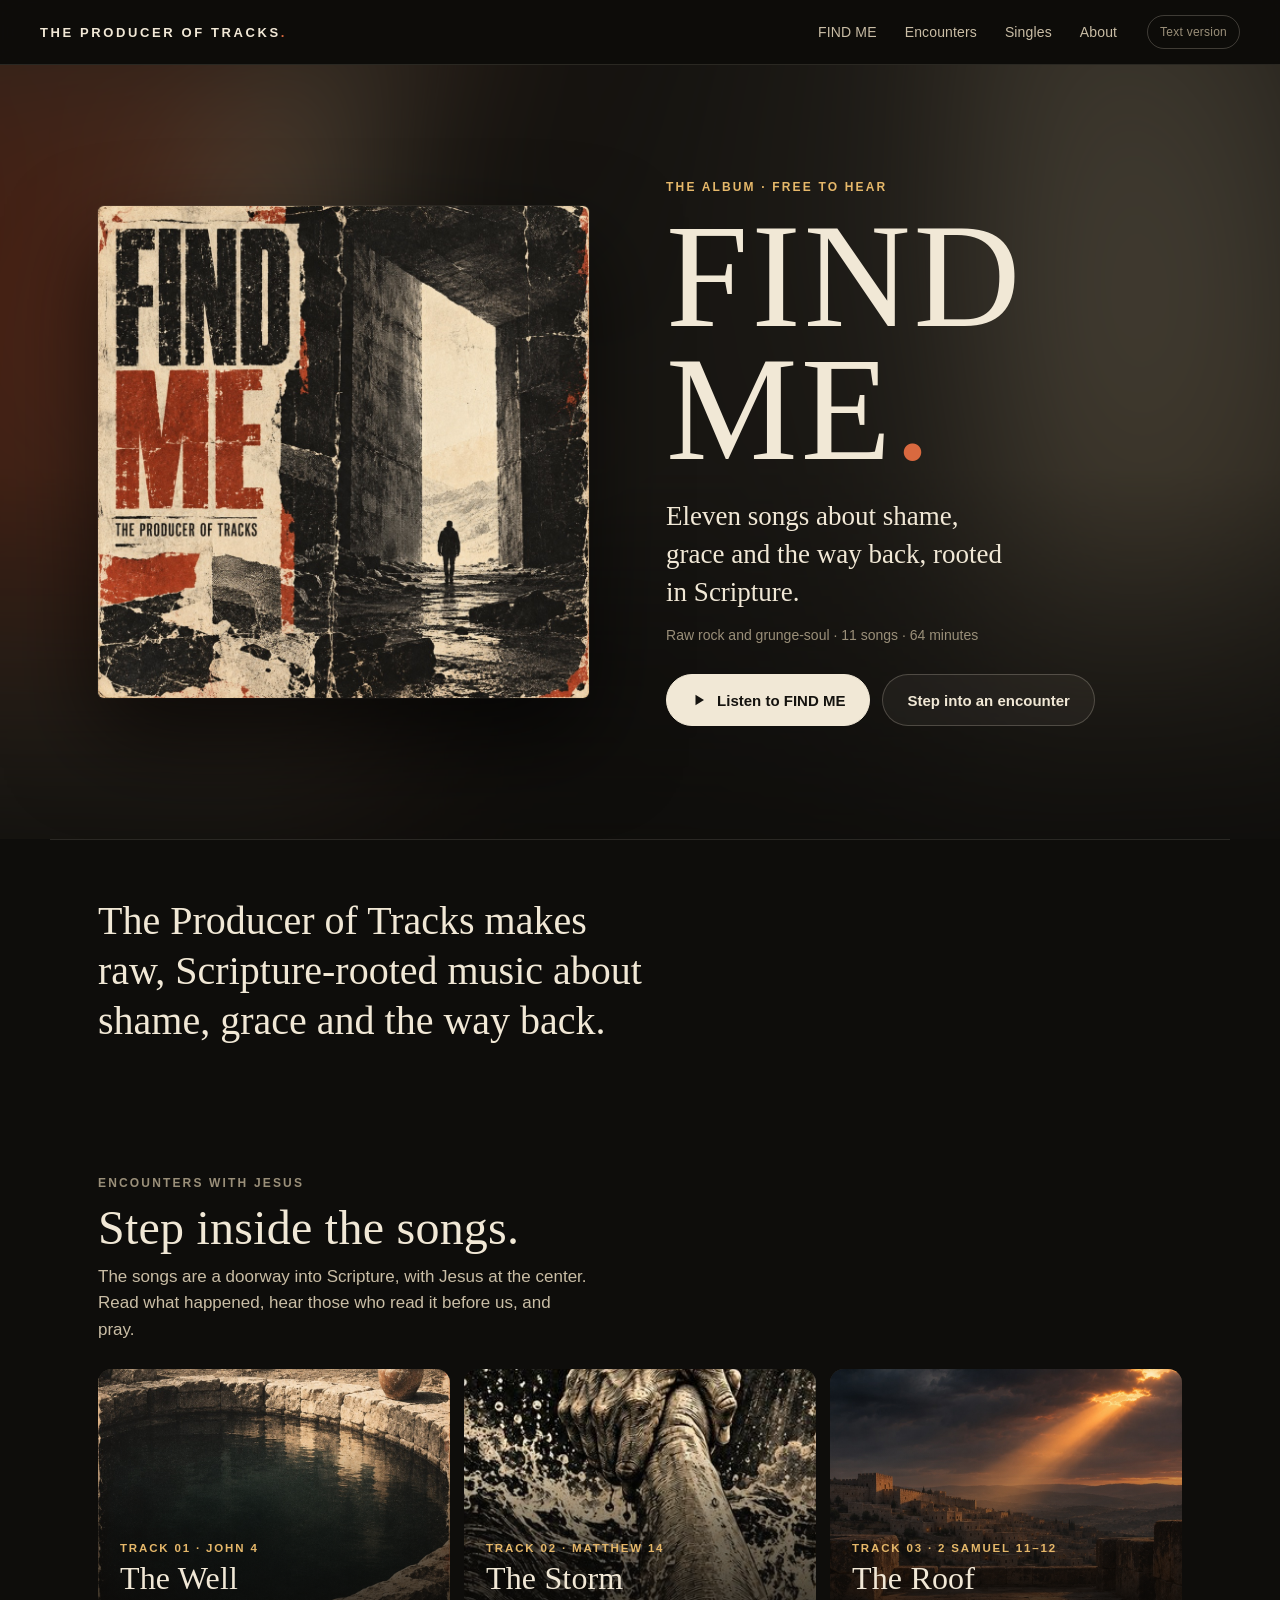
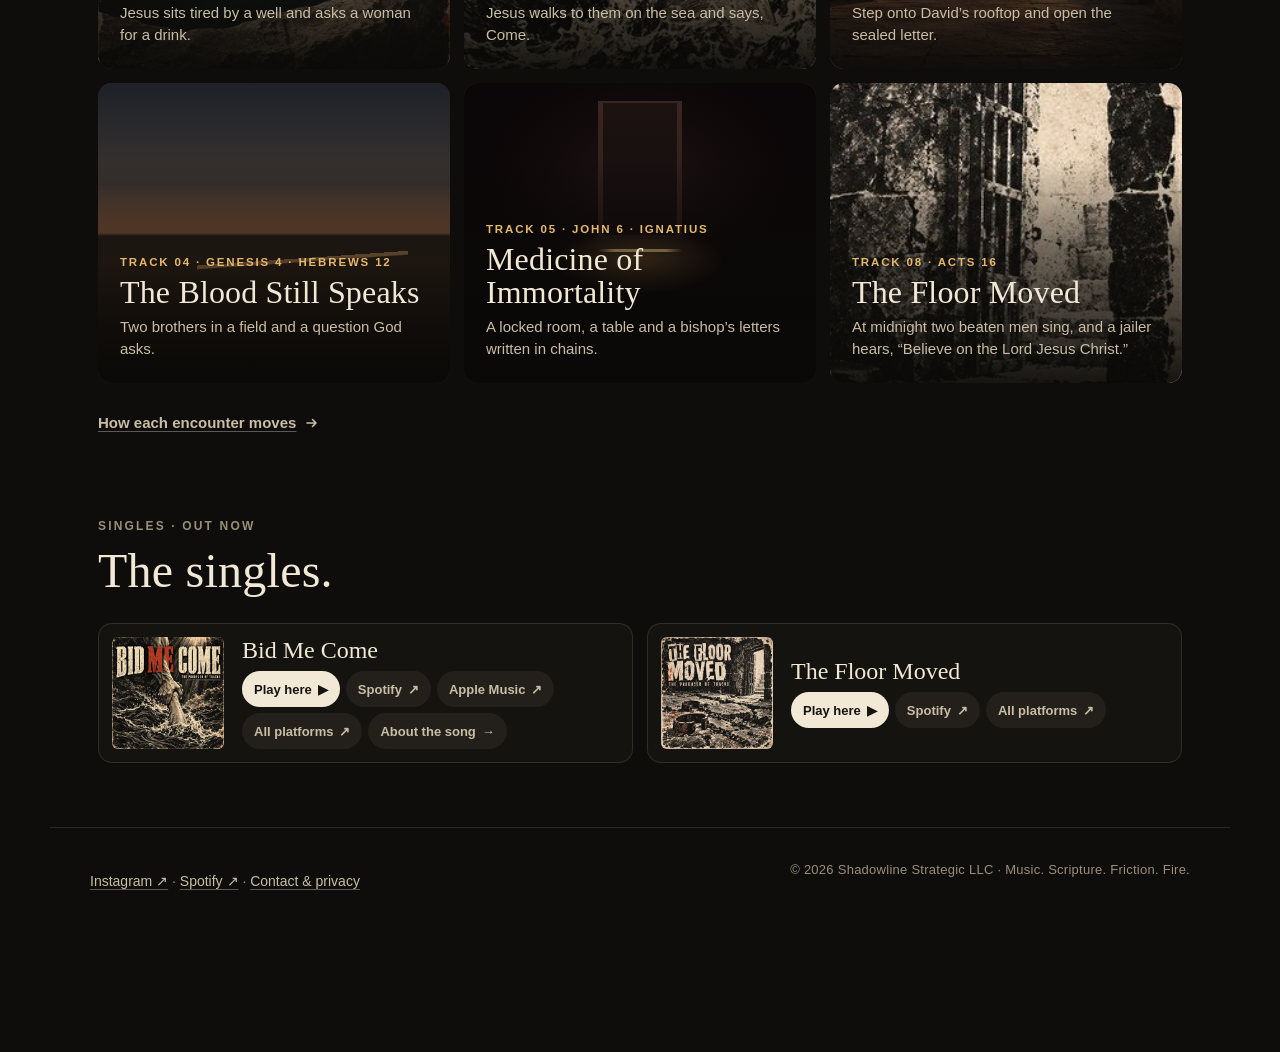
==== commit 63d3821b: "Frontend 2026 (5/5): home, manifest, sw v38" ====
--- a/index.html
+++ b/index.html
@@ -6,7 +6,7 @@
 <meta name="referrer" content="strict-origin-when-cross-origin">
 <script src="/assets/tpot-measure.js?v=c161634ffb" data-endpoint="https://tpot-listens.shadowline-strategic-llc.workers.dev/e" defer></script>
 <meta name="viewport" content="width=device-width, initial-scale=1, viewport-fit=cover">
-<meta name="theme-color" content="#20221d">
+<meta name="theme-color" content="#0e0d0b">
 <title>The Producer of Tracks | FIND ME, music &amp; encounters</title>
 <meta name="description" content="Listen to FIND ME by The Producer of Tracks. Raw rock and grunge-soul with hip-hop influence, rooted in Scripture.">
 <link rel="canonical" href="https://theproduceroftracks.com/">
@@ -33,6 +33,7 @@
 <meta name="apple-mobile-web-app-title" content="TPoT">
 <meta name="apple-mobile-web-app-status-bar-style" content="black-translucent">
 <link rel="stylesheet" href="styles.css?v=roof-live">
+<link rel="stylesheet" href="/assets/tpot-2026.css?v=1">
 <script>document.documentElement.classList.add('js')</script>
 <script src="/assets/give.js" defer></script>
 </head>
@@ -40,57 +41,66 @@
 <a class="skip" href="#main">Skip to content</a>
 
 <header class="top">
-  <a class="brand" href="#home" data-go="home">THE PRODUCER OF TRACKS<span>.</span></a>
+  <a class="brand" href="#home" data-go="home">The Producer of Tracks<span>.</span></a>
+  <nav class="site-nav" aria-label="Site"><a href="/find-me/">FIND ME</a><a href="#rooms">Encounters</a><a href="#listen">Singles</a><a href="#about">About</a></nav>
   <button class="textmode" type="button" aria-pressed="false" data-textmode>Text version</button>
 </header>
 
 <main id="main">
 
 <!-- ============ HOME ============ -->
-<section class="view" id="home" data-view="home" aria-labelledby="home-h">
+<section class="view hx" id="home" data-view="home" aria-labelledby="home-h">
   <h1 id="home-h" class="visually-hidden">The Producer of Tracks</h1>
-  <nav class="home-paths" aria-label="Where to start">
-    <a class="home-path home-path-well" href="/well/">
-      <span class="home-path-copy">
-        <span class="home-path-label">John 4</span>
-        <strong>The Well</strong>
-        <span class="home-path-action">Enter the Well <span aria-hidden="true">→</span></span>
-      </span>
-      <span class="home-path-art" aria-hidden="true"></span>
-    </a>
-    <a class="home-path home-path-album" href="/find-me/">
-      <span class="home-path-copy">
-        <span class="home-path-label">11 tracks · Listen free</span>
-        <strong>FIND ME</strong>
-        <span class="home-path-action">Listen to FIND ME <span aria-hidden="true">▶</span></span>
-      </span>
-      <img class="home-path-art" src="/assets/find-me.jpg" width="720" height="720" alt="">
-    </a>
-  </nav>
+  <div class="hx-hero">
+    <div class="hx-glow" aria-hidden="true"></div>
+    <a class="hx-cover" href="/find-me/" tabindex="-1" aria-hidden="true"><img src="/assets/find-me-cover.jpg" width="1000" height="1000" alt="" fetchpriority="high"></a>
+    <div class="hx-copy">
+      <div class="hx-titleblock"><p class="hx-kicker">The album · Free to hear</p>
+      <h2 class="hx-title">FIND ME<span>.</span></h2></div>
+      <p class="hx-lede">Eleven songs about shame, grace and the way back, rooted in Scripture.</p>
+      <p class="hx-meta">Raw rock and grunge-soul · 11 songs · 64 minutes</p>
+      <div class="hx-actions">
+        <a class="hx-btn hx-btn-primary" href="/find-me/"><svg viewBox="0 0 16 16" aria-hidden="true"><path d="M4.5 2.8v10.4L13 8z" fill="currentColor"/></svg> Listen to FIND ME</a>
+        <a class="hx-btn" href="#rooms">Step into an encounter</a>
+      </div>
+    </div>
+  </div>
 
   <div class="continue" data-continue hidden>
     <a href="#rooms"><span class="eyebrow">Pick up where you left off</span><strong data-continue-title></strong><span data-continue-place></span><span class="continue-go" aria-hidden="true">→</span></a>
   </div>
 
-  <nav class="home-secondary" aria-label="More to explore">
-    <a href="#rooms">All encounters <span aria-hidden="true">→</span></a>
-    <a href="#listen">Singles &amp; press <span aria-hidden="true">→</span></a>
-  </nav>
-
-  <section class="singles" aria-labelledby="singles-h">
-    <h2 id="singles-h" class="eyebrow">Singles · out now</h2>
-    <div class="single">
-      <img src="assets/bid-me-come.jpg" width="96" height="96" alt="Bid Me Come single cover: a hand grips a forearm rising out of a storm sea, engraved in cream and black" loading="lazy">
-      <div>
-        <p class="single-title">BID ME COME</p>
-        <p class="single-links"><a href="#listen" data-go="listen">Play here <span aria-hidden="true">▶</span></a><a href="https://open.spotify.com/track/58xMKg0IJb6fF8shOg2Est" rel="noopener">Spotify <span aria-hidden="true">↗</span></a><a href="https://music.apple.com/us/album/bid-me-come-single/6826379425" rel="noopener">Apple Music <span aria-hidden="true">↗</span></a><a href="https://distrokid.com/hyperfollow/theproduceroftracks/bid-me-come" rel="noopener">All platforms <span aria-hidden="true">↗</span></a><a href="/bid-me-come/">About the song <span aria-hidden="true">→</span></a></p>
-      </div>
-    </div>
-    <div class="single">
-      <img src="assets/the-floor-moved.jpg" width="96" height="96" alt="The Floor Moved single cover" loading="lazy">
-      <div>
-        <p class="single-title">THE FLOOR MOVED</p>
-        <p class="single-links"><a href="#listen" data-go="listen">Play here <span aria-hidden="true">▶</span></a><a href="https://open.spotify.com/track/5FcwX0U00KvAmC18lY7q8A" rel="noopener">Spotify <span aria-hidden="true">↗</span></a><a href="https://distrokid.com/hyperfollow/theproduceroftracks/the-floor-moved" rel="noopener">All platforms <span aria-hidden="true">↗</span></a></p>
+  <div class="hx-statement"><p>The Producer of Tracks makes raw, Scripture-rooted music about shame, grace and the way back.</p></div>
+
+  <section class="hx-section" aria-labelledby="hx-enc-h">
+    <div class="hx-head">
+      <p class="hx-kicker">Encounters with Jesus</p>
+      <h2 class="hx-h" id="hx-enc-h">Step inside the songs.</h2>
+      <p class="hx-sub">The songs are a doorway into Scripture, with Jesus at the center. Read what happened, hear those who read it before us, and pray.</p>
+    </div>
+    <ol class="hx-enc">
+      <li><a class="hx-card" href="/well/"><span class="hx-art hx-art-well" aria-hidden="true"></span><span class="hx-go" aria-hidden="true"><svg viewBox="0 0 16 16" aria-hidden="true"><path d="M3 8h9M8.5 4.5 12 8l-3.5 3.5" fill="none" stroke="currentColor" stroke-width="1.6" stroke-linecap="round" stroke-linejoin="round"/></svg></span><span class="hx-card-text"><span class="hx-num">Track 01 · John 4</span><strong>The Well</strong><span class="hx-card-line">Jesus sits tired by a well and asks a woman for a drink.</span></span></a></li>
+      <li><a class="hx-card" href="#storm" data-room-card="storm"><span class="hx-art hx-art-storm" aria-hidden="true"></span><span class="hx-go" aria-hidden="true"><svg viewBox="0 0 16 16" aria-hidden="true"><path d="M3 8h9M8.5 4.5 12 8l-3.5 3.5" fill="none" stroke="currentColor" stroke-width="1.6" stroke-linecap="round" stroke-linejoin="round"/></svg></span><span class="hx-card-text"><span class="hx-num">Track 02 · Matthew 14</span><strong>The Storm</strong><span class="hx-card-line">Jesus walks to them on the sea and says, Come.</span><span class="room-state" data-room-state hidden></span></span></a></li>
+      <li><a class="hx-card" href="/roof/"><span class="hx-art hx-art-roof" aria-hidden="true"></span><span class="hx-go" aria-hidden="true"><svg viewBox="0 0 16 16" aria-hidden="true"><path d="M3 8h9M8.5 4.5 12 8l-3.5 3.5" fill="none" stroke="currentColor" stroke-width="1.6" stroke-linecap="round" stroke-linejoin="round"/></svg></span><span class="hx-card-text"><span class="hx-num">Track 03 · 2 Samuel 11–12</span><strong>The Roof</strong><span class="hx-card-line">Step onto David’s rooftop and open the sealed letter.</span></span></a></li>
+      <li><a class="hx-card" href="/blood/"><span class="hx-art hx-art-blood" aria-hidden="true"></span><span class="hx-go" aria-hidden="true"><svg viewBox="0 0 16 16" aria-hidden="true"><path d="M3 8h9M8.5 4.5 12 8l-3.5 3.5" fill="none" stroke="currentColor" stroke-width="1.6" stroke-linecap="round" stroke-linejoin="round"/></svg></span><span class="hx-card-text"><span class="hx-num">Track 04 · Genesis 4 · Hebrews 12</span><strong>The Blood Still Speaks</strong><span class="hx-card-line">Two brothers in a field and a question God asks.</span></span></a></li>
+      <li><a class="hx-card" href="/medicine/"><span class="hx-art hx-art-medicine" aria-hidden="true"></span><span class="hx-go" aria-hidden="true"><svg viewBox="0 0 16 16" aria-hidden="true"><path d="M3 8h9M8.5 4.5 12 8l-3.5 3.5" fill="none" stroke="currentColor" stroke-width="1.6" stroke-linecap="round" stroke-linejoin="round"/></svg></span><span class="hx-card-text"><span class="hx-num">Track 05 · John 6 · Ignatius</span><strong>Medicine of Immortality</strong><span class="hx-card-line">A locked room, a table and a bishop’s letters written in chains.</span></span></a></li>
+      <li><a class="hx-card" href="#floor" data-room-card="floor"><span class="hx-art hx-art-floor" aria-hidden="true"></span><span class="hx-go" aria-hidden="true"><svg viewBox="0 0 16 16" aria-hidden="true"><path d="M3 8h9M8.5 4.5 12 8l-3.5 3.5" fill="none" stroke="currentColor" stroke-width="1.6" stroke-linecap="round" stroke-linejoin="round"/></svg></span><span class="hx-card-text"><span class="hx-num">Track 08 · Acts 16</span><strong>The Floor Moved</strong><span class="hx-card-line">At midnight two beaten men sing, and a jailer hears, “Believe on the Lord Jesus Christ.”</span><span class="room-state" data-room-state hidden></span></span></a></li>
+    </ol>
+    <p class="hx-more"><a href="#rooms">How each encounter moves <svg viewBox="0 0 16 16" aria-hidden="true"><path d="M3 8h9M8.5 4.5 12 8l-3.5 3.5" fill="none" stroke="currentColor" stroke-width="1.6" stroke-linecap="round" stroke-linejoin="round"/></svg></a></p>
+  </section>
+
+  <section class="hx-section" aria-labelledby="singles-h">
+    <div class="hx-head"><p class="hx-kicker">Singles · out now</p><h2 class="hx-h" id="singles-h">The singles.</h2></div>
+    <div class="hx-singles-row">
+      <div class="hx-single">
+        <img src="assets/bid-me-come.jpg" width="112" height="112" alt="Bid Me Come single cover: a hand grips a forearm rising out of a storm sea, engraved in cream and black" loading="lazy">
+        <div><p class="hx-single-title"><a href="/bid-me-come/">Bid Me Come</a></p>
+        <p class="hx-chips"><a class="is-primary" href="#listen">Play here <span aria-hidden="true">▶</span></a><a href="https://open.spotify.com/track/58xMKg0IJb6fF8shOg2Est" rel="noopener">Spotify <span aria-hidden="true">↗</span></a><a href="https://music.apple.com/us/album/bid-me-come-single/6826379425" rel="noopener">Apple Music <span aria-hidden="true">↗</span></a><a href="https://distrokid.com/hyperfollow/theproduceroftracks/bid-me-come" rel="noopener">All platforms <span aria-hidden="true">↗</span></a><a href="/bid-me-come/">About the song <span aria-hidden="true">→</span></a></p></div>
+      </div>
+      <div class="hx-single">
+        <img src="assets/the-floor-moved.jpg" width="112" height="112" alt="The Floor Moved single cover" loading="lazy">
+        <div><p class="hx-single-title">The Floor Moved</p>
+        <p class="hx-chips"><a class="is-primary" href="#listen">Play here <span aria-hidden="true">▶</span></a><a href="https://open.spotify.com/track/5FcwX0U00KvAmC18lY7q8A" rel="noopener">Spotify <span aria-hidden="true">↗</span></a><a href="https://distrokid.com/hyperfollow/theproduceroftracks/the-floor-moved" rel="noopener">All platforms <span aria-hidden="true">↗</span></a></p></div>
       </div>
     </div>
   </section>
@@ -496,8 +506,9 @@
   <h3 class="small-h">Contact</h3>
   <p><a href="mailto:theproduceroftracks@gmail.com">theproduceroftracks@gmail.com</a></p>
   <h3 class="small-h">Privacy</h3>
+  <p>No accounts, sign-ups, advertising, or outside analytics or tracking companies on this site.</p>
+  <details class="privacy-more"><summary>Read the full privacy notice</summary>
   <ul class="plain privacy-list">
-    <li>No accounts, sign-ups, advertising, or outside analytics or tracking companies on this site.</li>
     <li><strong>What we measure.</strong> To learn which songs and pages help people, six pages (Home, the FIND ME album page, The Well, The Roof, the Bid Me Come page and the Floor Moved 3D room) run our own measurement script. It sends records to a database in our own Cloudflare account. It records the page and the time; how long the page was on screen and how far down it was scrolled; which sections came into view; the buttons and links used, including the address of any other site a link leads to; plays, pauses, skips and how much was heard of the album and other music played on this site, and when a video’s play button is pressed; the campaign tag in the link that brought you here and the name of the website you came from; your language and screen-size category (phone, tablet or wide); page speed, errors and blocked-content reports; and that text was copied and how long it was (never the text, and no length when the copied part includes an answer you chose). With each record, Cloudflare tells us your approximate location (country, region, city and time zone) and your network operator, and we keep your device type and your browser and operating-system family, not your full browser details.</li>
     <li><strong>Listen and passage counters.</strong> The album page also counts which tracks were listened to and finished, and Home counts when the Floor Moved 3D room or the full Acts 16 or John 4 passage is opened. These use a new random number for each visit.</li>
     <li><strong>Visit IDs and notes in this browser.</strong> Each browser tab gets a random visit ID, kept with the campaign tag and referring site in that tab’s storage until the tab closes. That ID links what happens in the tab for as long as it stays open, which can be more than a day if your browser keeps or restores the tab. This browser also keeps one yes/no “been here before” note. If your browser sends Global Privacy Control or Do Not Track, that note isn’t read or kept, but the rest of the measurement above still runs. Our own test devices keep a “test” note so their visits can be set apart.</li>
@@ -511,6 +522,7 @@
     <li>The song and video players load from YouTube (in its privacy-enhanced mode) only when you press play. The Floor Moved 3D room loads its 3D software from jsDelivr when you open it. Links to Spotify, Apple Music, YouTube, DistroKid and other sites take you to services with their own privacy policies.</li>
     <li>Emailing us shares your address and message with us. It doesn’t sign you up for anything.</li>
   </ul>
+  </details>
   <h3 class="small-h">What's next</h3>
   <p><a href="/find-me/">Listen to FIND ME</a> free.</p>
   <div class="install-wrap" data-install-wrap><h3 class="small-h">On your phone</h3><button type="button" class="button" data-install>Add TPoT to your home screen</button><p class="install-note" data-install-note></p></div>
@@ -525,10 +537,10 @@
   <button type="button" class="audio-dismiss" aria-label="Dismiss">✕</button>
 </div>
 <nav class="tabbar" aria-label="Main">
-  <a href="#listen" data-go="listen" data-tab="listen"><span aria-hidden="true">▶</span>Listen</a>
-  <a href="#rooms" data-tab="rooms"><span aria-hidden="true">✦</span>Encounters</a>
-  <a href="/well/"><span aria-hidden="true">◉</span>The Well</a>
-  <a href="#about" data-go="about" data-tab="about"><span aria-hidden="true">✉</span>About</a>
+  <a href="#home" data-tab="home"><svg viewBox="0 0 24 24" aria-hidden="true"><path d="M4 10.5 12 4l8 6.5V20h-5.5v-5.5h-5V20H4z" fill="none" stroke="currentColor" stroke-width="1.6" stroke-linejoin="round"/></svg>Home</a>
+  <a href="/find-me/"><svg viewBox="0 0 24 24" aria-hidden="true"><circle cx="12" cy="12" r="8.5" fill="none" stroke="currentColor" stroke-width="1.6"/><circle cx="12" cy="12" r="2.2" fill="currentColor"/></svg>FIND ME</a>
+  <a href="#rooms" data-tab="rooms"><svg viewBox="0 0 24 24" aria-hidden="true"><path d="M12 3.5l1.9 6.6 6.6 1.9-6.6 1.9-1.9 6.6-1.9-6.6L3.5 12l6.6-1.9z" fill="none" stroke="currentColor" stroke-width="1.5" stroke-linejoin="round"/></svg>Encounters</a>
+  <a href="#about" data-go="about" data-tab="about"><svg viewBox="0 0 24 24" aria-hidden="true"><circle cx="12" cy="12" r="8.5" fill="none" stroke="currentColor" stroke-width="1.6"/><path d="M12 11v5.5M12 7.6v.2" fill="none" stroke="currentColor" stroke-width="1.8" stroke-linecap="round"/></svg>About</a>
 </nav>
 
 <div class="status-strip" data-status-strip hidden role="status"><span data-status-text></span><button type="button" class="strip-close" data-status-close aria-label="Dismiss">✕</button></div>
--- a/assets/tpot-2026.css
+++ b/assets/tpot-2026.css
@@ -0,0 +1,398 @@
+/* The Producer of Tracks: 2026 design layer (Nov 24, 2026 preview).
+   Loaded last on Home, FIND ME, Bid Me Come and the former Store page so all pages share one
+   look: warm night, candle-cream type, a serif that ships on iPhone, Mac, Windows and Android
+   (no web fonts, no outside requests). Behaviour lives in the existing scripts; this file only styles. */
+
+:root {
+  --bg: #0e0d0b;
+  --bg-raise: #15130f;
+  --bg-card: #1a1713;
+  --bg-glass: rgba(20, 18, 14, .78);
+  --text: #f1e8d6;
+  --text-2: #c9bda5;
+  --text-3: #9a8f79;
+  --hair: rgba(241, 232, 214, .12);
+  --hair-2: rgba(241, 232, 214, .22);
+  --ember: #d9693f;
+  --gold: #e6b86a;
+  --radius: 14px;
+  --radius-s: 10px;
+  --font-serif: "Iowan Old Style", "Palatino Linotype", Palatino, "Book Antiqua", Georgia, serif;
+  --font-ui: -apple-system, BlinkMacSystemFont, "Segoe UI", Roboto, "Helvetica Neue", Arial, sans-serif;
+  --ease: cubic-bezier(.2, .7, .2, 1);
+
+  /* the existing stylesheets read these names: flipping them turns every older rule to night */
+  --paper: var(--bg);
+  --ink: var(--text);
+  --muted: var(--text-3);
+  --rust: var(--ember);
+  --line: #2d2921;
+  --night: #080706;
+  --cream: #efdfbf;
+  --cream-dim: #c9bb9c;
+  --display: var(--font-serif);
+  --serif: var(--font-serif);
+  color-scheme: dark;
+}
+
+html { background: var(--bg); -webkit-font-smoothing: antialiased; -moz-osx-font-smoothing: grayscale; }
+body { background: var(--bg); color: var(--text); font: 17px/1.6 var(--font-ui); text-rendering: optimizeLegibility; }
+::selection { background: rgba(230, 184, 106, .35); color: #fff; }
+a { color: inherit; text-decoration-color: rgba(241, 232, 214, .35); text-underline-offset: .2em; text-decoration-thickness: 1px; }
+a:hover { text-decoration-color: currentColor; }
+:focus-visible { outline: 2px solid var(--gold); outline-offset: 3px; border-radius: 4px; }
+
+/* type: inscription capitals instead of the old poster face (which iPhones don't have) */
+h1, h2, h3 { font-family: var(--font-serif); font-weight: 400; letter-spacing: .03em; line-height: 1.02; color: var(--text); }
+h1 { font-size: clamp(44px, 9vw, 92px); }
+h2 { font-size: clamp(30px, 6vw, 52px); }
+h3 { font-size: clamp(22px, 4.6vw, 32px); }
+h1 span, h2 span, h3 span, .brand span { color: var(--ember); }
+.eyebrow, .album-player .eyebrow, .scene-head h2, .chapter .src-label {
+  font: 600 11.5px/1.5 var(--font-ui); letter-spacing: .16em; text-transform: uppercase; color: var(--text-3);
+}
+
+/* ---------- header ---------- */
+.top {
+  position: sticky; top: 0; z-index: 40;
+  display: flex; align-items: center; gap: 18px;
+  padding: calc(10px + env(safe-area-inset-top)) clamp(16px, 4vw, 40px) 10px;
+  background: rgba(14, 13, 11, .72);
+  -webkit-backdrop-filter: saturate(140%) blur(18px); backdrop-filter: saturate(140%) blur(18px);
+  border-bottom: 1px solid var(--hair);
+}
+.top .brand, .brand {
+  font: 600 13px/1 var(--font-ui); letter-spacing: .2em; text-transform: uppercase; text-decoration: none;
+  color: var(--text); white-space: nowrap; display: inline-flex; align-items: center; min-height: 44px; margin-right: auto;
+}
+.top .brand span { color: var(--ember); }
+.site-nav { display: flex; align-items: center; gap: 4px; }
+.site-nav a, .top nav a {
+  display: inline-flex; align-items: center; min-height: 40px; padding: 0 12px; border-radius: 999px;
+  font: 500 14px/1 var(--font-ui); letter-spacing: .01em; color: var(--text-2); text-decoration: none;
+}
+.site-nav a:hover, .top nav a:hover { color: var(--text); background: rgba(241, 232, 214, .06); }
+.site-nav a[aria-current="page"] { color: var(--text); }
+.textmode {
+  font: 500 12px/1 var(--font-ui); letter-spacing: .02em; text-transform: none;
+  background: none; border: 1px solid var(--hair-2); color: var(--text-3); border-radius: 999px;
+  padding: 0 12px; min-height: 34px; cursor: pointer;
+}
+.textmode:hover { color: var(--text); border-color: var(--text-3); }
+.textmode[aria-pressed="true"] { background: var(--text); color: var(--bg); }
+@media (max-width: 899px) { .top .site-nav { display: none; } }
+@media (max-width: 420px) { .top .brand { font-size: 12px; letter-spacing: .16em; } }
+
+/* ---------- buttons ---------- */
+.button {
+  display: inline-flex; align-items: center; justify-content: center; gap: 10px;
+  min-height: 48px; padding: 0 22px; border-radius: 999px;
+  border: 1px solid var(--hair-2); background: rgba(241, 232, 214, .04); color: var(--text);
+  font: 600 14px/1.2 var(--font-ui); letter-spacing: .01em; text-transform: none; text-decoration: none;
+  transition: background .2s var(--ease), border-color .2s var(--ease), transform .2s var(--ease);
+}
+.button:hover { background: rgba(241, 232, 214, .1); border-color: var(--text-3); color: var(--text); }
+.button.primary { background: var(--text); color: #15130f; border-color: var(--text); }
+.button.primary:hover { background: #fff7e6; border-color: #fff7e6; color: #15130f; }
+.button:active { transform: scale(.98); }
+.linkish, .link-button { color: var(--text-2); }
+
+/* ---------- tab bar (phones): quieter, glass, out of the way ---------- */
+:root { --tab: 74px; }   /* styles.css pads the body by this on pages with the tab bar */
+.tabbar {
+  left: 12px; right: 12px; bottom: calc(10px + env(safe-area-inset-bottom)); transform: none; width: auto;
+  display: flex; padding: 4px; border-radius: 20px;
+  background: rgba(22, 20, 16, .82); border: 1px solid var(--hair);
+  -webkit-backdrop-filter: saturate(150%) blur(20px); backdrop-filter: saturate(150%) blur(20px);
+  box-shadow: 0 12px 40px rgba(0, 0, 0, .45);
+}
+.tabbar a {
+  min-height: 52px; border-radius: 16px; gap: 4px;
+  font: 600 10.5px/1 var(--font-ui); letter-spacing: .04em; text-transform: none; color: var(--text-3);
+}
+.tabbar a svg { width: 22px; height: 22px; display: block; }
+.tabbar a[aria-current="page"] { color: var(--text); background: rgba(241, 232, 214, .08); box-shadow: none; }
+@media (min-width: 900px) {
+  .tabbar { display: none; }
+  :root { --tab: 0px; }
+}
+
+/* ---------- footer ---------- */
+.foot {
+  max-width: 1180px; margin: 64px auto 0; padding: 32px clamp(16px, 4vw, 40px) 40px;
+  border-top: 1px solid var(--hair); color: var(--text-3); font: 14px/1.6 var(--font-ui);
+  display: flex; flex-wrap: wrap; justify-content: space-between; gap: 10px 24px; background: transparent;
+}
+.foot p { margin: 0; }
+.foot a { color: var(--text-2); }
+.foot .legal { font: 13px/1.6 var(--font-ui); letter-spacing: .02em; text-transform: none; color: var(--text-3); }
+
+/* ---------- views: wider canvas ---------- */
+.view { max-width: 1180px; padding: clamp(28px, 5vw, 56px) clamp(16px, 4vw, 40px) 40px; }
+.view > p, .view > ul, .view > ol { max-width: 68ch; }
+.view { scroll-margin-top: calc(64px + env(safe-area-inset-top)); }
+.way { display: flex; flex-wrap: wrap; gap: 8px; list-style: none; padding: 0; margin: 18px 0 28px; counter-reset: way; }
+.way li { counter-increment: way; display: inline-flex; align-items: center; gap: 8px; min-height: 34px; padding: 0 14px 0 6px; border-radius: 999px; background: rgba(241, 232, 214, .05); box-shadow: 0 0 0 1px var(--hair) inset; font: 500 13.5px/1.2 var(--font-ui); letter-spacing: 0; text-transform: none; color: var(--text-2); }
+.way li::before { content: counter(way); display: grid; place-items: center; width: 22px; height: 22px; border-radius: 50%; background: rgba(230, 184, 106, .16); color: var(--gold); font: 600 11px/1 var(--font-ui); }
+.way li::after { content: none !important; }
+
+/* =====================================================================
+   HOME (#home): one front door
+   ===================================================================== */
+.view.hx, #home.hx { max-width: none; padding: 0; }
+.hx-hero {
+  position: relative; isolation: isolate; overflow: hidden;
+  display: grid; grid-template-columns: minmax(0, 1fr); gap: 28px; align-items: center;
+  padding: clamp(28px, 6vw, 88px) max(clamp(20px, 5vw, 48px), calc((100% - 1084px) / 2)) clamp(36px, 6vw, 80px);
+  min-height: min(86svh, 820px);
+}
+.hx-glow {
+  position: absolute; inset: -20% -30% -10%; z-index: -1; pointer-events: none;
+  background: url(/assets/find-me-cover.jpg) 30% 50% / cover no-repeat;
+  filter: blur(80px) saturate(130%); opacity: .38; transform: scale(1.1);
+  -webkit-mask-image: linear-gradient(180deg, #000 55%, transparent 100%); mask-image: linear-gradient(180deg, #000 55%, transparent 100%);
+}
+.hx-glow::after {
+  content: ""; position: absolute; inset: 0;
+  background: radial-gradient(ellipse at 30% 40%, transparent 0, rgba(14, 13, 11, .55) 55%, var(--bg) 85%);
+}
+.hx-cover {
+  display: block; width: min(78vw, 440px); justify-self: center; border-radius: 6px; overflow: hidden;
+  box-shadow: 0 40px 90px rgba(0, 0, 0, .65), 0 0 0 1px rgba(241, 232, 214, .08);
+  transition: transform .6s var(--ease), box-shadow .6s var(--ease);
+}
+.hx-cover img { width: 100%; height: auto; }
+.hx-cover:hover { transform: translateY(-4px) rotate(-.4deg); box-shadow: 0 50px 110px rgba(0, 0, 0, .7), 0 0 0 1px rgba(241, 232, 214, .14); }
+.hx-copy { max-width: 560px; }
+.hx-titleblock { display: block; }
+.hx-kicker { font: 600 12px/1.5 var(--font-ui); letter-spacing: .18em; text-transform: uppercase; color: var(--gold); margin: 0 0 14px; }
+.hx-title {
+  font: 400 clamp(64px, 14vw, 148px)/.9 var(--font-serif); letter-spacing: .02em; text-transform: uppercase;
+  margin: 0 0 22px; color: var(--text);
+}
+.hx-title span { color: var(--ember); }
+.hx-lede { font: 400 clamp(20px, 2.6vw, 27px)/1.4 var(--font-serif); color: var(--text); margin: 0 0 14px; max-width: 26ch; text-wrap: pretty; }
+.hx-meta { font: 500 14px/1.5 var(--font-ui); color: var(--text-3); margin: 0 0 28px; }
+.hx-actions { display: flex; flex-wrap: wrap; gap: 12px; }
+.hx-btn {
+  display: inline-flex; align-items: center; gap: 10px; min-height: 52px; padding: 0 24px; border-radius: 999px;
+  font: 600 15px/1 var(--font-ui); text-decoration: none; color: var(--text);
+  border: 1px solid var(--hair-2); background: rgba(241, 232, 214, .05);
+  transition: background .2s var(--ease), transform .2s var(--ease), border-color .2s var(--ease);
+}
+.hx-btn:hover { background: rgba(241, 232, 214, .12); border-color: var(--text-3); }
+.hx-btn:active { transform: scale(.98); }
+.hx-btn svg { width: 16px; height: 16px; }
+.hx-btn-primary { background: var(--text); color: #15130f; border-color: var(--text); }
+.hx-btn-primary:hover { background: #fff7e6; border-color: #fff7e6; }
+@media (min-width: 860px) {
+  .hx-hero { grid-template-columns: minmax(0, 1fr) minmax(0, 1.05fr); gap: clamp(40px, 6vw, 88px); }
+  .hx-cover { width: 100%; max-width: 500px; justify-self: end; }
+}
+@media (max-width: 859px) {
+  /* phones: the cover sits beside the title so Listen is on the first screen */
+  .hx-hero { min-height: 0; grid-template-columns: minmax(0, 40%) minmax(0, 1fr); gap: 20px 18px; align-items: end; padding-top: 22px; padding-bottom: 30px; }
+  .hx-copy { display: contents; }
+  .hx-cover { width: 100%; max-width: 260px; grid-column: 1; grid-row: 1; justify-self: start; border-radius: 4px; }
+  .hx-titleblock { grid-column: 2; grid-row: 1; padding-bottom: 2px; }
+  .hx-lede, .hx-meta, .hx-actions { grid-column: 1 / -1; }
+  .hx-title { font-size: clamp(44px, 13vw, 76px); margin: 0; }
+  .hx-kicker { margin-bottom: 8px; font-size: 11px; letter-spacing: .14em; }
+  .hx-lede { margin: 0; font-size: 21px; }
+  .hx-meta { margin: 0; }
+  .hx-actions { display: grid; grid-template-columns: 1fr; gap: 10px; }
+  .hx-btn { justify-content: center; }
+}
+@media (min-width: 520px) and (max-width: 859px) { .hx-actions { grid-template-columns: auto auto; justify-content: start; } }
+
+/* statement band */
+.hx-statement { max-width: 1180px; margin: 0 auto; padding: clamp(24px, 5vw, 56px) clamp(20px, 5vw, 48px); border-top: 1px solid var(--hair); }
+.hx-statement p { margin: 0; max-width: 30ch; font: 400 clamp(24px, 3.6vw, 40px)/1.25 var(--font-serif); color: var(--text); text-wrap: balance; }
+.hx-statement p em { font-style: normal; color: var(--text-3); }
+
+/* sections */
+.hx-section { max-width: 1180px; margin: 0 auto; padding: clamp(36px, 6vw, 72px) clamp(20px, 5vw, 48px) 0; }
+.hx-head { display: grid; gap: 10px; margin-bottom: 26px; max-width: 640px; }
+.hx-head .hx-kicker { margin: 0; color: var(--text-3); }
+.hx-h { font: 400 clamp(30px, 4.6vw, 48px)/1.08 var(--font-serif); letter-spacing: .005em; text-transform: none; margin: 0; }
+.hx-sub { margin: 0; color: var(--text-2); font: 17px/1.55 var(--font-ui); max-width: 52ch; }
+
+/* encounter cards: album order, each with its own scene */
+.hx-enc { list-style: none; margin: 0; padding: 0; display: grid; gap: 14px; grid-template-columns: repeat(auto-fill, minmax(min(100%, 300px), 1fr)); }
+.hx-card {
+  position: relative; display: flex; flex-direction: column; justify-content: flex-end; isolation: isolate;
+  min-height: 300px; border-radius: var(--radius); overflow: hidden; text-decoration: none; color: var(--text);
+  background: var(--bg-card); box-shadow: 0 0 0 1px var(--hair) inset;
+  transition: transform .4s var(--ease), box-shadow .4s var(--ease);
+}
+.hx-card:hover { transform: translateY(-3px); box-shadow: 0 0 0 1px var(--hair-2) inset, 0 24px 60px rgba(0, 0, 0, .5); }
+.hx-art { position: absolute; inset: 0; z-index: -2; background-repeat: no-repeat; transition: transform 1.2s var(--ease); }
+.hx-card:hover .hx-art { transform: scale(1.04); }
+.hx-card::before {
+  content: ""; position: absolute; inset: 0; z-index: -1;
+  background: linear-gradient(180deg, rgba(10, 9, 7, 0) 25%, rgba(10, 9, 7, .55) 55%, rgba(10, 9, 7, .94) 100%);
+}
+.hx-art-well { background: url(/well/assets/the-well.jpg) 50% 45% / cover; }
+.hx-art-storm { background: #0b0a08 url(/assets/bid-me-come.jpg) 52% 74% / 230% auto no-repeat; }
+.hx-art-roof { background: url(/roof/roof.jpg) 50% 45% / cover; }
+.hx-art-blood {
+  background:
+    linear-gradient(176deg, transparent 0 58%, rgba(224, 164, 108, .8) 58% 59%, transparent 59.4%) 70% 0 / 60% 100% no-repeat,
+    linear-gradient(180deg, #1d2128 0, #3b3430 34%, #8a5a3e 50%, #2a221c 51%, #3a2a1d 60%, #160f0a 100%);
+}
+.hx-art-medicine {
+  /* the encounter's opening image: a closed door with light beneath it (drawn, no new artwork) */
+  background:
+    linear-gradient(90deg, transparent, rgba(255, 214, 140, .95) 20% 80%, transparent) 50% 56% / 24% 3px no-repeat,
+    linear-gradient(180deg, #1c1212, #140c0d) 50% 12% / 21% 44% no-repeat,
+    linear-gradient(180deg, #3a2622, #2a1b19) 50% 11% / 24% 46% no-repeat,
+    radial-gradient(ellipse 34% 16% at 50% 59%, rgba(226, 160, 84, .42), transparent 70%),
+    radial-gradient(ellipse 60% 50% at 50% 30%, #1b1112, #0b0607 70%);
+}
+.hx-art-floor { background: #0b0a08 url(/assets/the-floor-moved.jpg) 100% 30% / 260% auto no-repeat; }
+.hx-card-text { display: grid; gap: 6px; padding: 22px 22px 22px; }
+.hx-num { font: 600 11.5px/1.4 var(--font-ui); letter-spacing: .16em; text-transform: uppercase; color: var(--gold); }
+.hx-card strong { font: 400 clamp(26px, 3vw, 32px)/1.05 var(--font-serif); letter-spacing: .005em; }
+.hx-card-line { color: var(--text-2); font: 15px/1.5 var(--font-ui); max-width: 36ch; }
+.hx-card .room-state { font: 600 12px/1.4 var(--font-ui); color: var(--gold); margin-top: 4px; }
+.hx-card .room-state[hidden] { display: none; }
+.hx-go { position: absolute; top: 16px; right: 16px; width: 36px; height: 36px; border-radius: 50%; display: grid; place-items: center; background: rgba(14, 13, 11, .55); border: 1px solid var(--hair-2); opacity: 0; transform: translateY(4px); transition: opacity .3s var(--ease), transform .3s var(--ease); }
+.hx-go svg { width: 16px; height: 16px; }
+.hx-card:hover .hx-go, .hx-card:focus-visible .hx-go { opacity: 1; transform: none; }
+.hx-more { margin: 18px 0 0; }
+.hx-more a { color: var(--text-2); font: 600 15px/1 var(--font-ui); display: inline-flex; align-items: center; gap: 8px; min-height: 44px; }
+.hx-more svg { width: 16px; height: 16px; flex: none; }
+@media (max-width: 699px) {
+  /* phones: encounters become a swipeable row, the next card peeking in */
+  .hx-enc {
+    display: flex; gap: 12px; overflow-x: auto; overscroll-behavior-x: contain; scroll-snap-type: x mandatory;
+    margin: 0 calc(-1 * clamp(20px, 5vw, 48px)); padding: 2px clamp(20px, 5vw, 48px) 10px; scroll-padding-inline: clamp(20px, 5vw, 48px);
+    scrollbar-width: none; -webkit-overflow-scrolling: touch;
+  }
+  .hx-enc::-webkit-scrollbar { display: none; }
+  .hx-enc li { flex: 0 0 80%; scroll-snap-align: start; display: flex; }
+  .hx-card { min-height: 380px; width: 100%; }
+  .hx-go { opacity: 1; transform: none; }
+}
+
+/* singles */
+.hx-singles-row { display: grid; gap: 14px; grid-template-columns: repeat(auto-fill, minmax(min(100%, 420px), 1fr)); }
+.hx-single {
+  display: grid; grid-template-columns: 112px 1fr; gap: 18px; align-items: center;
+  padding: 14px; border-radius: var(--radius); background: var(--bg-raise); box-shadow: 0 0 0 1px var(--hair) inset;
+}
+.hx-single img { width: 112px; height: 112px; border-radius: 6px; object-fit: cover; }
+.hx-single-title { margin: 0 0 8px; font: 400 24px/1.1 var(--font-serif); }
+.hx-single-title a { text-decoration: none; }
+.hx-chips { display: flex; flex-wrap: wrap; gap: 6px; margin: 0; }
+.hx-chips a {
+  display: inline-flex; align-items: center; gap: 6px; min-height: 36px; padding: 0 12px; border-radius: 999px;
+  font: 600 13px/1 var(--font-ui); text-decoration: none; color: var(--text-2); background: rgba(241, 232, 214, .06);
+}
+.hx-chips a:hover { color: var(--text); background: rgba(241, 232, 214, .12); }
+.hx-chips a.is-primary { background: var(--text); color: #15130f; }
+@media (max-width: 480px) { .hx-single { grid-template-columns: 84px 1fr; gap: 14px; } .hx-single img { width: 84px; height: 84px; } }
+
+/* continue card */
+.hx .continue { max-width: 1180px; margin: 0 auto; padding: 0 clamp(20px, 5vw, 48px); }
+.hx .continue a {
+  display: grid; grid-template-columns: 1fr auto; gap: 2px 16px; align-items: center; padding: 16px 20px; border-radius: var(--radius);
+  background: linear-gradient(90deg, rgba(230, 184, 106, .12), rgba(230, 184, 106, .03)); box-shadow: 0 0 0 1px rgba(230, 184, 106, .25) inset;
+  text-decoration: none; color: var(--text); border: 0;
+}
+.hx .continue .eyebrow { color: var(--gold); margin: 0; grid-column: 1; }
+.hx .continue strong { font: 400 22px/1.2 var(--font-serif); grid-column: 1; }
+.hx .continue [data-continue-place] { color: var(--text-2); font-size: 14px; grid-column: 1; }
+.hx .continue .continue-go { grid-column: 2; grid-row: 1 / span 3; font-size: 22px; }
+.hx .give { margin-top: 64px; }
+
+/* entrance */
+@media (prefers-reduced-motion: no-preference) {
+  .hx-cover, .hx-copy > * { animation: hx-rise .9s var(--ease) both; }
+  .hx-copy > :nth-child(2) { animation-delay: .06s; }
+  .hx-copy > :nth-child(3) { animation-delay: .12s; }
+  .hx-copy > :nth-child(4) { animation-delay: .18s; }
+  .hx-copy > :nth-child(5) { animation-delay: .24s; }
+  .hx-glow { animation: hx-breathe 14s ease-in-out infinite alternate; }
+}
+@keyframes hx-rise { from { opacity: 0; transform: translateY(14px); } to { opacity: 1; transform: none; } }
+@keyframes hx-breathe { from { opacity: .3; transform: scale(1.1); } to { opacity: .46; transform: scale(1.18) translateX(2%); } }
+
+/* =====================================================================
+   Other Home views on the night palette
+   ===================================================================== */
+.rooms .eyebrow { color: var(--gold); }
+.rooms h2, #listen h2, #about h2 { text-transform: none; letter-spacing: .005em; }
+.rooms-lede { font: 400 clamp(18px, 2.2vw, 22px)/1.55 var(--font-serif); color: var(--text-2); max-width: 60ch; }
+.way { color: var(--text-3); }
+.room-cards { gap: 14px; }
+.room-card { border: 0; border-radius: var(--radius); box-shadow: 0 0 0 1px var(--hair) inset; background: var(--bg-card); color: var(--text); }
+.room-card:hover, .room-card:focus-visible { box-shadow: 0 0 0 1px var(--hair-2) inset, 0 20px 50px rgba(0, 0, 0, .45); border-color: transparent; }
+.room-card strong { font-family: var(--font-serif); font-weight: 400; text-transform: none; letter-spacing: .005em; }
+.room-text .eyebrow { color: var(--gold); }
+.together-card, .install-wrap { border-radius: var(--radius); border-color: var(--hair) !important; background: var(--bg-raise); }
+
+.release img { border-radius: 6px; border: 0 !important; }
+.release h3 { text-transform: none; }
+.press-feature { border-radius: var(--radius); }
+.storm-entry { border-radius: var(--radius); }
+.next-link { color: var(--text-2); }
+
+/* About: contact first; the full privacy notice stays word for word, folded */
+.privacy-more { margin: 4px 0 18px; border-radius: var(--radius); background: var(--bg-raise); box-shadow: 0 0 0 1px var(--hair) inset; max-width: 72ch; }
+.privacy-more > summary { cursor: pointer; list-style: none; display: flex; justify-content: space-between; align-items: center; gap: 12px; min-height: 52px; padding: 0 18px; font: 600 15px/1.3 var(--font-ui); color: var(--text); }
+.privacy-more > summary::-webkit-details-marker { display: none; }
+.privacy-more > summary::after { content: "+"; font: 400 22px/1 var(--font-ui); color: var(--text-3); }
+.privacy-more[open] > summary::after { content: "–"; }
+.privacy-more .privacy-list { padding: 0 18px 8px 36px; color: var(--text-2); font-size: 15px; }
+.privacy-list li { margin-bottom: 10px; }
+.privacy-list strong { color: var(--text); }
+#about .small-h { font: 600 12px/1.5 var(--font-ui); letter-spacing: .16em; text-transform: uppercase; color: var(--text-3); margin: 30px 0 8px; }
+#about a[href^="mailto:"] { font: 400 clamp(20px, 3vw, 26px)/1.3 var(--font-serif); }
+
+/* dialogs and strips from the world layer */
+.panel, dialog.world-panel { background: var(--bg-raise); color: var(--text); border: 1px solid var(--hair); border-radius: var(--radius); }
+.audio-note, .status-strip { background: var(--bg-glass); color: var(--text); border-radius: 14px; border: 1px solid var(--hair); -webkit-backdrop-filter: blur(16px); backdrop-filter: blur(16px); }
+
+/* Support (hidden until the company destination is verified): night palette */
+.give-btn { border-radius: 999px; font: 600 14px/1 var(--font-ui); letter-spacing: .01em; text-transform: none; }
+
+/* Bid Me Come song page */
+.song { max-width: 1080px; padding: clamp(18px, 4vw, 48px) clamp(16px, 4vw, 40px) 48px; }
+.song .crumbs { font: 500 14px/1.4 var(--font-ui); color: var(--text-3); }
+.song figure img { border: 0; border-radius: 6px; box-shadow: 0 30px 80px rgba(0, 0, 0, .55), 0 0 0 1px rgba(241, 232, 214, .08); }
+.song .eyebrow { color: var(--gold); }
+.song h1 { font-size: clamp(48px, 8vw, 96px); text-transform: uppercase; }
+.song h2 { font: 400 clamp(26px, 3.4vw, 36px)/1.1 var(--font-serif); text-transform: none; letter-spacing: .005em; }
+.song .lede { color: var(--text-2); font-size: clamp(18px, 2vw, 21px); }
+.listen-links { gap: 8px; }
+.listen-links a { border-radius: 14px; border: 0; background: var(--bg-raise); box-shadow: 0 0 0 1px var(--hair) inset; font: 600 15px/1.2 var(--font-ui); letter-spacing: .01em; text-transform: none; color: var(--text); min-height: 54px; padding: 0 18px; }
+.listen-links a.primary { background: var(--text); color: #15130f; box-shadow: none; }
+.listen-links a:hover, .listen-links a:focus-visible { background: rgba(241, 232, 214, .1); color: var(--text); }
+.listen-links a.primary:hover { background: #fff7e6; color: #15130f; }
+.extract blockquote { border-left: 2px solid var(--gold); color: var(--text); }
+.extract cite, .src { color: var(--text-3); }
+.enter { border-radius: 18px; background: linear-gradient(135deg, #1d1914, #12100d); box-shadow: 0 0 0 1px var(--hair) inset; }
+.enter strong { font: 400 clamp(24px, 3vw, 30px)/1.1 var(--font-serif); letter-spacing: .01em; text-transform: none; }
+.enter .eyebrow { color: var(--gold); }
+.enter:hover, .enter:focus-visible { background: linear-gradient(135deg, #2a221a, #15120e); }
+@media (min-width: 900px) {
+  .song { display: grid; grid-template-columns: minmax(0, 420px) minmax(0, 1fr); column-gap: clamp(40px, 5vw, 72px); align-items: start; }
+  .song > * { grid-column: 2; }
+  .song > .crumbs { grid-column: 1 / -1; }
+  .song > figure { grid-column: 1; grid-row: 2 / span 30; position: sticky; top: 96px; }
+}
+
+/* former Store page */
+.free-main { max-width: 760px; padding: clamp(40px, 8vw, 96px) clamp(20px, 5vw, 40px) 30px; }
+.free-main h1 { text-transform: none; }
+.free-lede { color: var(--text-2); }
+
+/* Text version keeps working: plain reading, no scenery */
+body.text .hx-glow, body.text .hx-art, body.text .hx-card::before { display: none !important; }
+body.text .hx-card { min-height: 0; background: none; }
+body.text .hx-cover { width: 160px; box-shadow: none; }
+
+@media (prefers-reduced-motion: reduce) {
+  .hx-card, .hx-art, .hx-cover, .button, .hx-btn { transition: none !important; }
+}
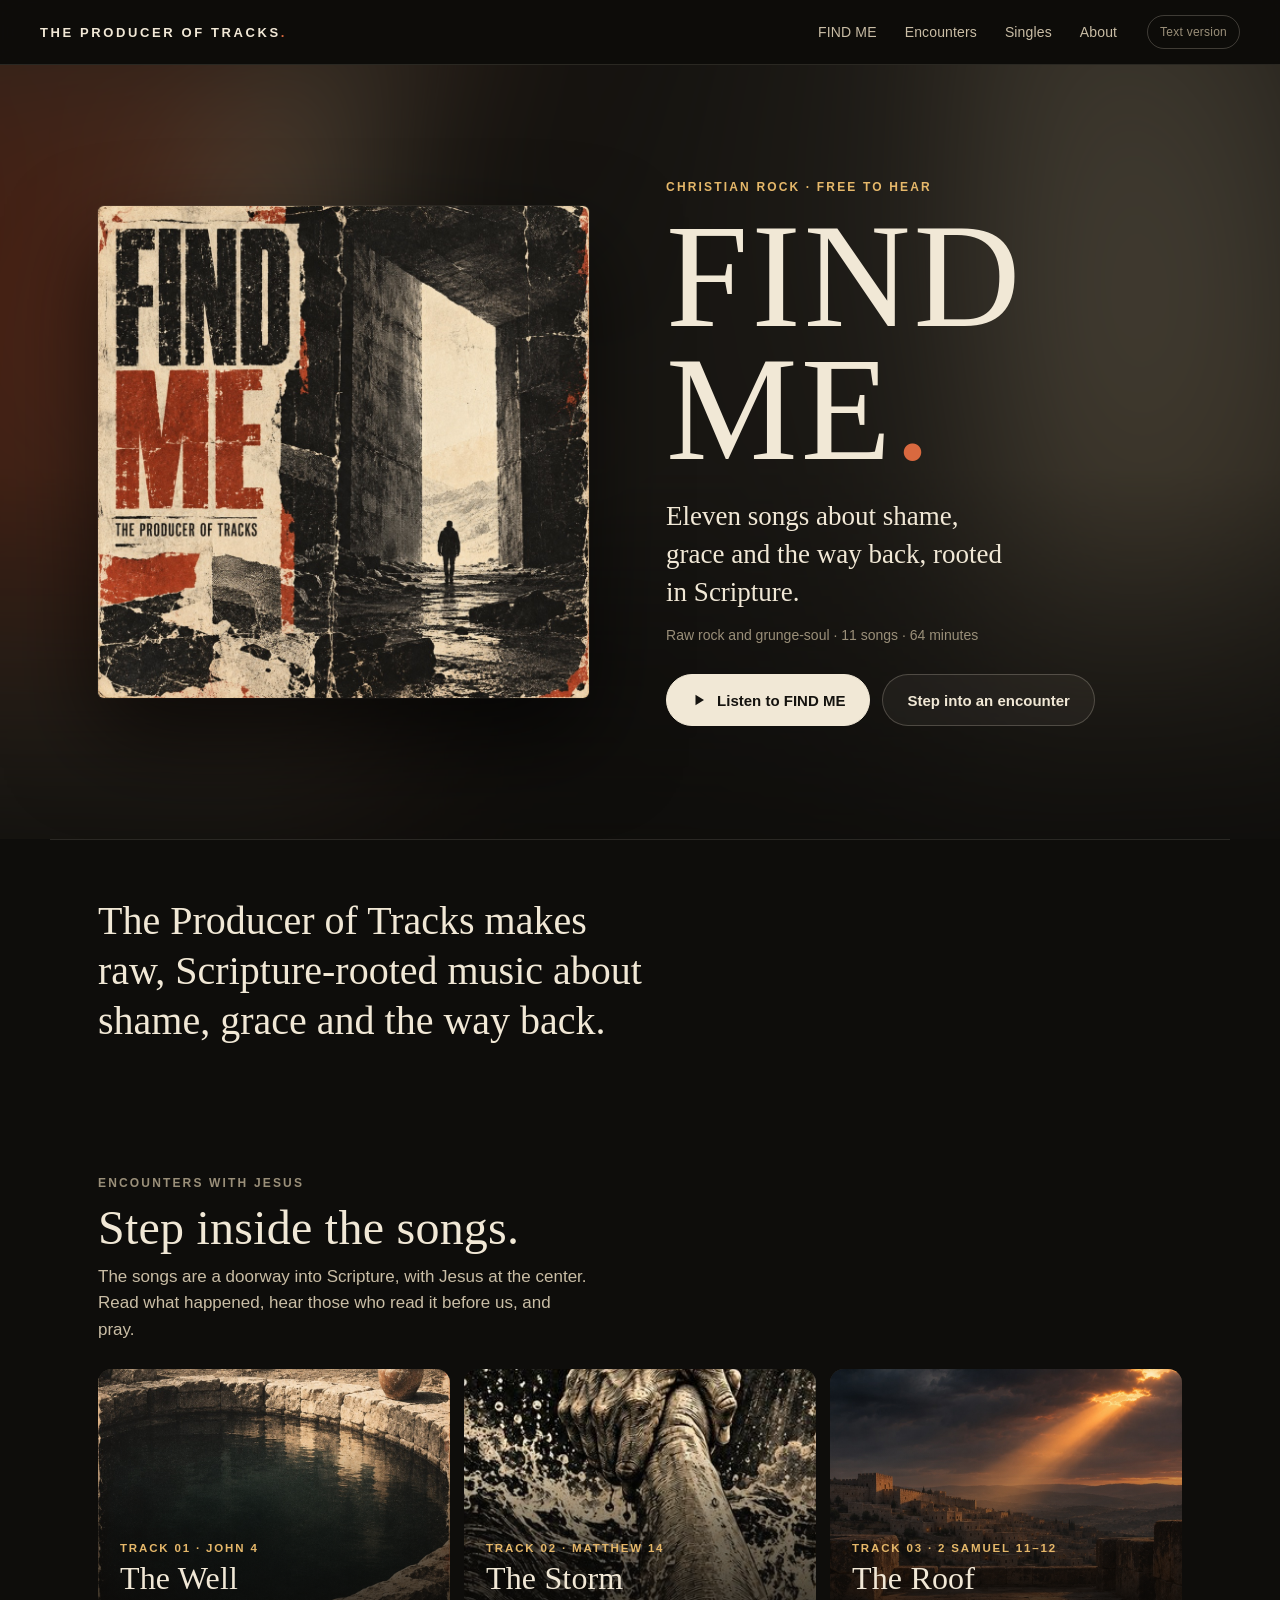
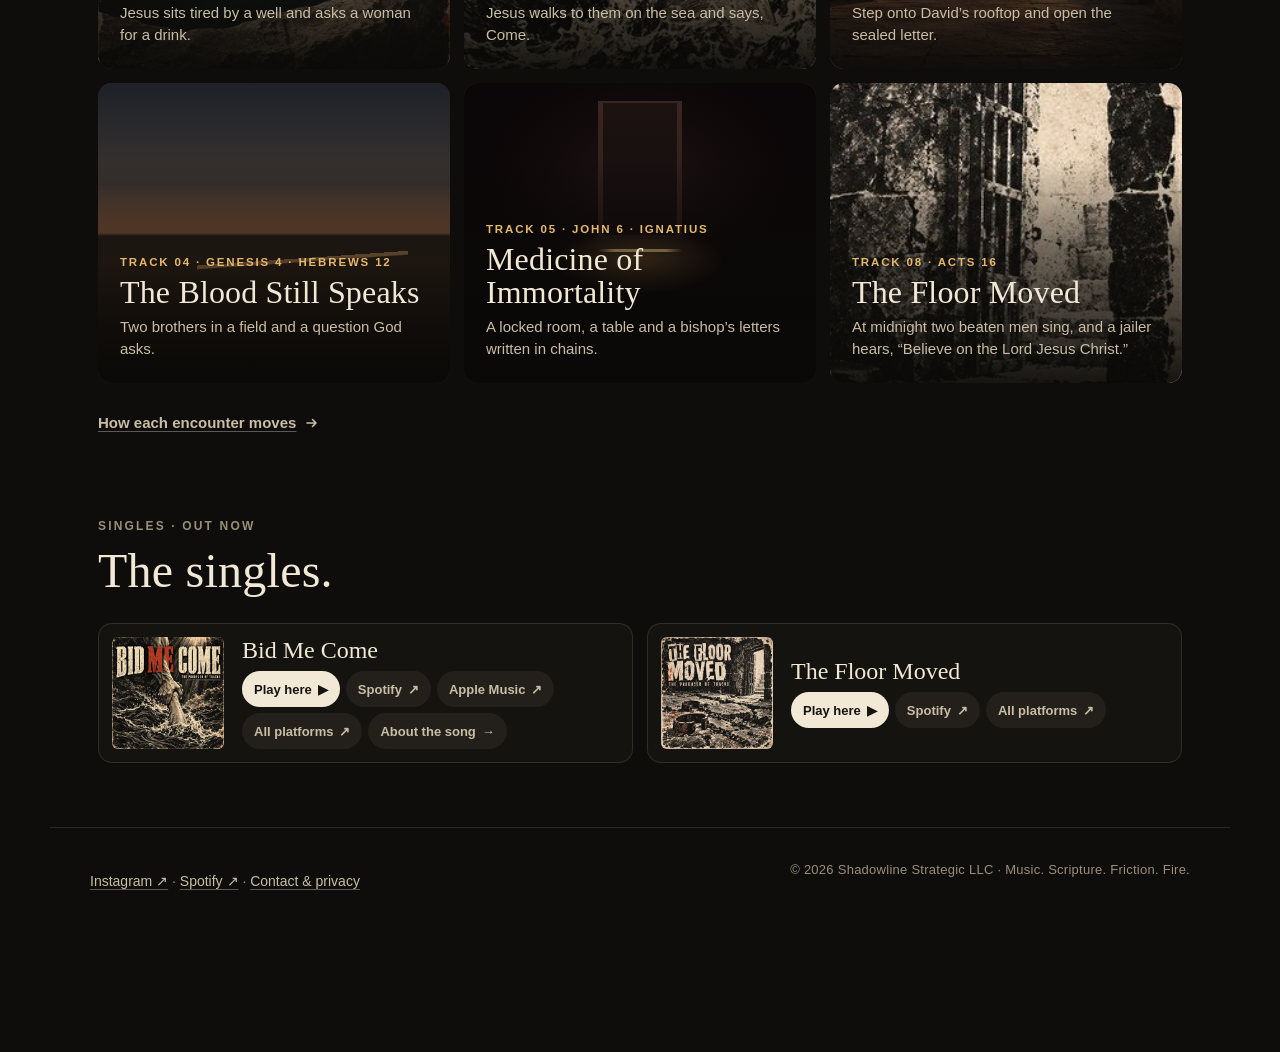
==== commit 14da6c16: "Living Well + search (3/10): home, sitemap, world Home: search title and description say Christian r" ====
--- a/index.html
+++ b/index.html
@@ -7,24 +7,24 @@
 <script src="/assets/tpot-measure.js?v=c161634ffb" data-endpoint="https://tpot-listens.shadowline-strategic-llc.workers.dev/e" defer></script>
 <meta name="viewport" content="width=device-width, initial-scale=1, viewport-fit=cover">
 <meta name="theme-color" content="#0e0d0b">
-<title>The Producer of Tracks | FIND ME, music &amp; encounters</title>
-<meta name="description" content="Listen to FIND ME by The Producer of Tracks. Raw rock and grunge-soul with hip-hop influence, rooted in Scripture.">
+<title>The Producer of Tracks · Christian rock · FIND ME (2026)</title>
+<meta name="description" content="Christian rock from The Producer of Tracks. FIND ME (2026): eleven songs about shame, grace and the way back, rooted in Scripture. Free to hear.">
 <link rel="canonical" href="https://theproduceroftracks.com/">
 <meta property="og:type" content="website">
 <meta property="og:site_name" content="The Producer of Tracks">
 <meta property="og:url" content="https://theproduceroftracks.com/">
-<meta property="og:title" content="The Producer of Tracks | FIND ME, music &amp; encounters">
-<meta property="og:description" content="Listen to FIND ME by The Producer of Tracks. Raw rock and grunge-soul with hip-hop influence, rooted in Scripture.">
+<meta property="og:title" content="The Producer of Tracks · Christian rock · FIND ME (2026)">
+<meta property="og:description" content="Christian rock from The Producer of Tracks. FIND ME (2026): eleven songs about shame, grace and the way back, rooted in Scripture. Free to hear.">
 <meta property="og:image" content="https://theproduceroftracks.com/assets/find-me-cover.jpg">
 <meta property="og:image:type" content="image/jpeg">
 <meta property="og:image:width" content="1000">
 <meta property="og:image:height" content="1000">
 <meta property="og:image:alt" content="Find Me album cover: a lone figure walks through a stone passage toward the light">
 <meta name="twitter:card" content="summary">
-<meta name="twitter:title" content="The Producer of Tracks | FIND ME, music &amp; encounters">
-<meta name="twitter:description" content="Listen to FIND ME by The Producer of Tracks. Raw rock and grunge-soul with hip-hop influence, rooted in Scripture.">
+<meta name="twitter:title" content="The Producer of Tracks · Christian rock · FIND ME (2026)">
+<meta name="twitter:description" content="Christian rock from The Producer of Tracks. FIND ME (2026): eleven songs about shame, grace and the way back, rooted in Scripture. Free to hear.">
 <meta name="twitter:image" content="https://theproduceroftracks.com/assets/find-me-cover.jpg">
-<script type="application/ld+json">{"@context":"https://schema.org","@type":"WebSite","name":"The Producer of Tracks","url":"https://theproduceroftracks.com/"}</script>
+<script type="application/ld+json">{"@context":"https://schema.org","@graph":[{"@type":"WebSite","@id":"https://theproduceroftracks.com/#website","name":"The Producer of Tracks","alternateName":"TPoT","url":"https://theproduceroftracks.com/","inLanguage":"en","publisher":{"@id":"https://theproduceroftracks.com/#artist"}},{"@type":"MusicGroup","@id":"https://theproduceroftracks.com/#artist","name":"The Producer of Tracks","alternateName":"TPoT","url":"https://theproduceroftracks.com/","genre":["Christian rock","Alternative rock","Grunge"],"description":"Christian rock from The Producer of Tracks: raw rock and grunge-soul rooted in Scripture. Written, composed and produced by Patrick Hernandez.","image":"https://theproduceroftracks.com/assets/find-me-cover.jpg","member":{"@type":"Person","name":"Patrick Hernandez"},"sameAs":["https://open.spotify.com/artist/1ugF10HJT8Hcqgys5B0rYj","https://music.apple.com/us/artist/the-producer-of-tracks/6820142217","https://www.youtube.com/channel/UCHwaMG_W2n-3c8MF84aIp_A","https://www.instagram.com/theproduceroftracks/","https://www.tiktok.com/@theproduceroftracks"],"album":{"@id":"https://theproduceroftracks.com/find-me/#album"}}]}</script>
 <link rel="manifest" href="manifest.webmanifest">
 <link rel="icon" href="icons/favicon-32.png" sizes="32x32" type="image/png">
 <link rel="apple-touch-icon" href="icons/apple-touch-icon.png">
@@ -55,7 +55,7 @@
     <div class="hx-glow" aria-hidden="true"></div>
     <a class="hx-cover" href="/find-me/" tabindex="-1" aria-hidden="true"><img src="/assets/find-me-cover.jpg" width="1000" height="1000" alt="" fetchpriority="high"></a>
     <div class="hx-copy">
-      <div class="hx-titleblock"><p class="hx-kicker">The album · Free to hear</p>
+      <div class="hx-titleblock"><p class="hx-kicker">Christian rock · Free to hear</p>
       <h2 class="hx-title">FIND ME<span>.</span></h2></div>
       <p class="hx-lede">Eleven songs about shame, grace and the way back, rooted in Scripture.</p>
       <p class="hx-meta">Raw rock and grunge-soul · 11 songs · 64 minutes</p>
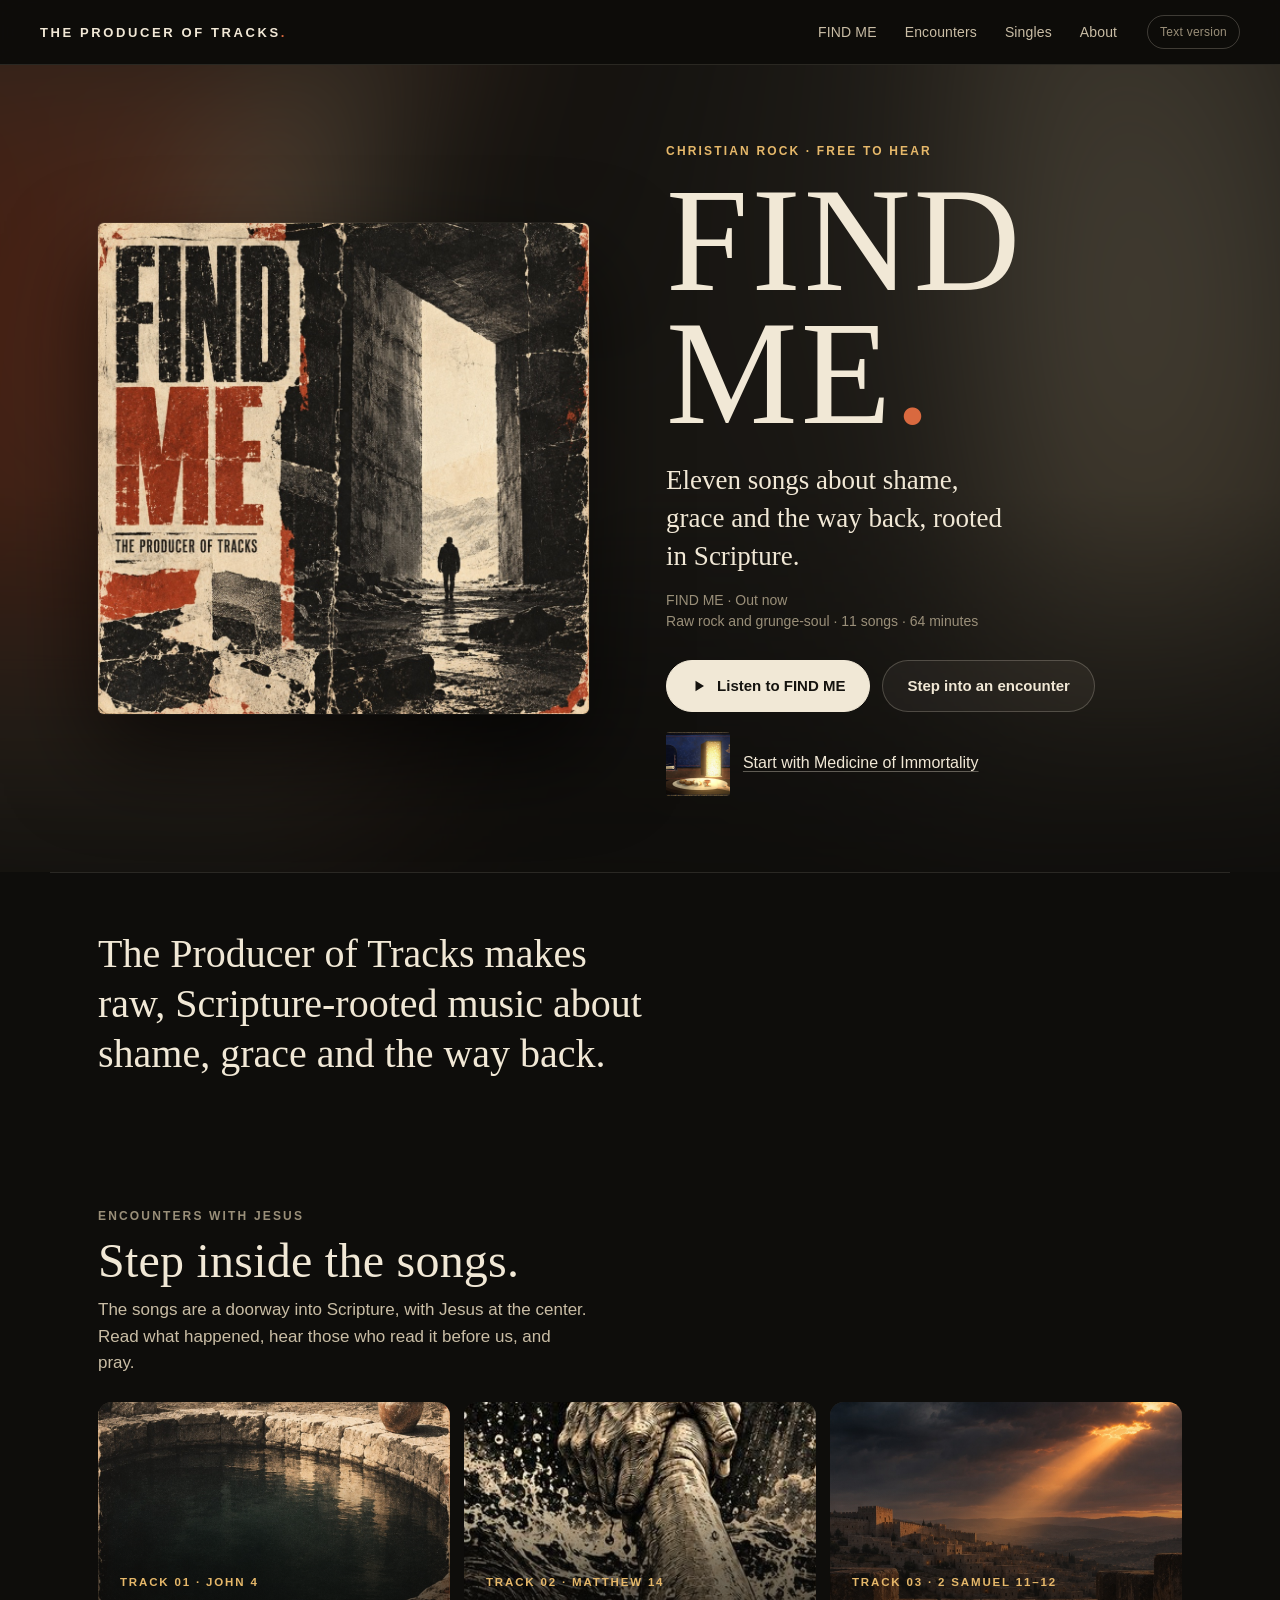
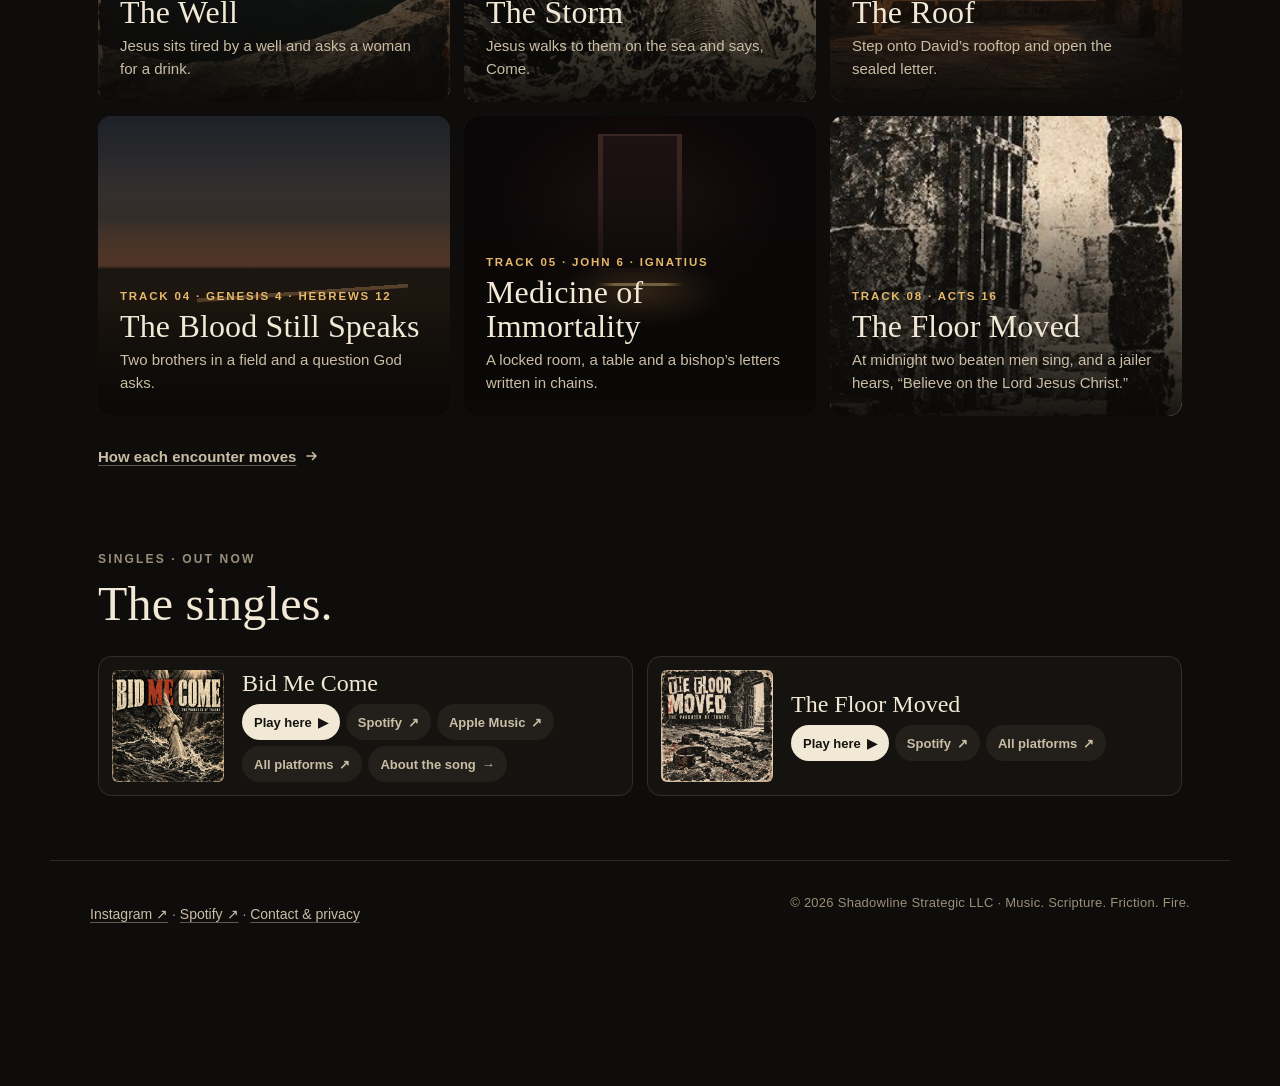
==== commit efc8338b: "Home: start with Medicine, FIND ME out now; cache v49 (3/3)" ====
--- a/index.html
+++ b/index.html
@@ -24,7 +24,7 @@
 <meta name="twitter:title" content="The Producer of Tracks · Christian rock · FIND ME (2026)">
 <meta name="twitter:description" content="Christian rock from The Producer of Tracks. FIND ME (2026): eleven songs about shame, grace and the way back, rooted in Scripture. Free to hear.">
 <meta name="twitter:image" content="https://theproduceroftracks.com/assets/find-me-cover.jpg">
-<script type="application/ld+json">{"@context":"https://schema.org","@graph":[{"@type":"WebSite","@id":"https://theproduceroftracks.com/#website","name":"The Producer of Tracks","alternateName":"TPoT","url":"https://theproduceroftracks.com/","inLanguage":"en","publisher":{"@id":"https://theproduceroftracks.com/#artist"}},{"@type":"MusicGroup","@id":"https://theproduceroftracks.com/#artist","name":"The Producer of Tracks","alternateName":"TPoT","url":"https://theproduceroftracks.com/","genre":["Christian rock","Alternative rock","Grunge"],"description":"Christian rock from The Producer of Tracks: raw rock and grunge-soul rooted in Scripture. Written, composed and produced by Patrick Hernandez.","image":"https://theproduceroftracks.com/assets/find-me-cover.jpg","member":{"@type":"Person","name":"Patrick Hernandez"},"sameAs":["https://open.spotify.com/artist/1ugF10HJT8Hcqgys5B0rYj","https://music.apple.com/us/artist/the-producer-of-tracks/6820142217","https://www.youtube.com/channel/UCHwaMG_W2n-3c8MF84aIp_A","https://www.instagram.com/theproduceroftracks/","https://www.tiktok.com/@theproduceroftracks"],"album":{"@id":"https://theproduceroftracks.com/find-me/#album"}}]}</script>
+<script type="application/ld+json">{"@context":"https://schema.org","@graph":[{"@type":"WebSite","@id":"https://theproduceroftracks.com/#website","name":"The Producer of Tracks","alternateName":"TPoT","url":"https://theproduceroftracks.com/","inLanguage":"en","publisher":{"@id":"https://theproduceroftracks.com/#artist"}},{"@type":"MusicGroup","@id":"https://theproduceroftracks.com/#artist","name":"The Producer of Tracks","alternateName":"TPoT","url":"https://theproduceroftracks.com/","genre":["Christian rock","Alternative rock","Grunge"],"description":"Christian rock from The Producer of Tracks: raw rock and grunge-soul rooted in Scripture. Written, composed and produced by Patrick Hernandez.","image":"https://theproduceroftracks.com/assets/find-me-cover.jpg","member":{"@type":"Person","name":"Patrick Hernandez"},"sameAs":["https://open.spotify.com/artist/1ugF10HJT8Hcqgys5B0rYj","https://music.apple.com/us/artist/the-producer-of-tracks/6820142217","https://www.youtube.com/channel/UCHwaMG_W2n-3c8MF84aIp_A","https://www.instagram.com/theproduceroftracks/","https://www.tiktok.com/@theproduceroftracks","https://www.wikidata.org/wiki/Q142285561","https://musicbrainz.org/artist/1977cade-bb32-4711-8c59-2b88518c598c","https://genius.com/artists/The-producer-of-tracks"],"album":{"@id":"https://theproduceroftracks.com/find-me/#album"}}]}</script>
 <link rel="manifest" href="manifest.webmanifest">
 <link rel="icon" href="icons/favicon-32.png" sizes="32x32" type="image/png">
 <link rel="apple-touch-icon" href="icons/apple-touch-icon.png">
@@ -58,11 +58,12 @@
       <div class="hx-titleblock"><p class="hx-kicker">Christian rock · Free to hear</p>
       <h2 class="hx-title">FIND ME<span>.</span></h2></div>
       <p class="hx-lede">Eleven songs about shame, grace and the way back, rooted in Scripture.</p>
-      <p class="hx-meta">Raw rock and grunge-soul · 11 songs · 64 minutes</p>
+      <p class="hx-meta">FIND ME · Out now<br>Raw rock and grunge-soul · 11 songs · 64 minutes</p>
       <div class="hx-actions">
         <a class="hx-btn hx-btn-primary" href="/find-me/"><svg viewBox="0 0 16 16" aria-hidden="true"><path d="M4.5 2.8v10.4L13 8z" fill="currentColor"/></svg> Listen to FIND ME</a>
         <a class="hx-btn" href="#rooms">Step into an encounter</a>
       </div>
+      <a class="hx-current-song" href="/medicine/"><img src="/medicine/scene/lit.jpg" width="64" height="64" alt="" loading="lazy"><span>Start with Medicine of Immortality</span></a>
     </div>
   </div>
 
--- a/assets/tpot-2026.css
+++ b/assets/tpot-2026.css
@@ -396,3 +396,8 @@
 @media (prefers-reduced-motion: reduce) {
   .hx-card, .hx-art, .hx-cover, .button, .hx-btn { transition: none !important; }
 }
+
+/* Current song: compact entry beside the existing album hero. */
+.hx-current-song { grid-column:1 / -1; min-width:0; display:flex; align-items:center; gap:.8rem; max-width:28rem; margin-top:1.25rem; color:inherit; font-size:1rem; line-height:1.4; text-underline-offset:.2em; }
+.hx-current-song img { width:4rem; height:4rem; flex:0 0 4rem; object-fit:cover; border-radius:.2rem; }
+.hx-current-song:focus-visible { outline:2px solid currentColor; outline-offset:5px; }
